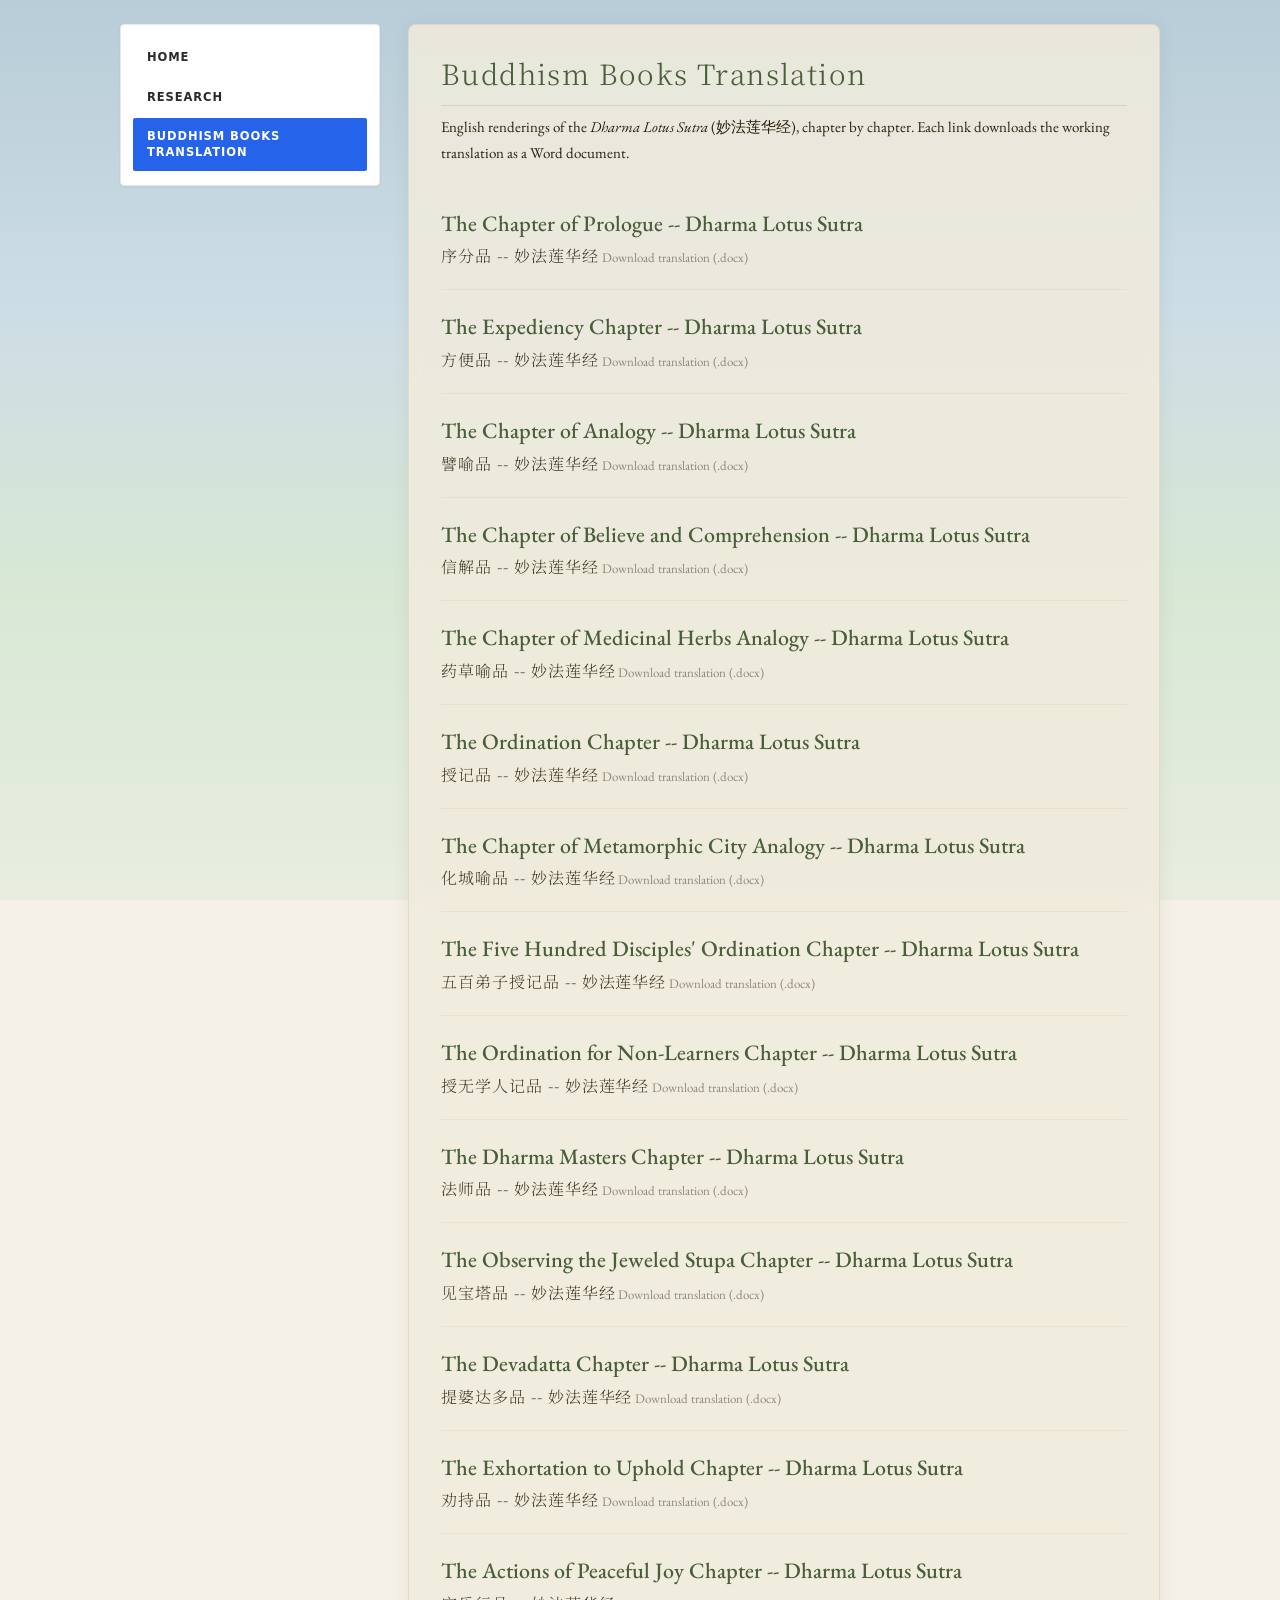
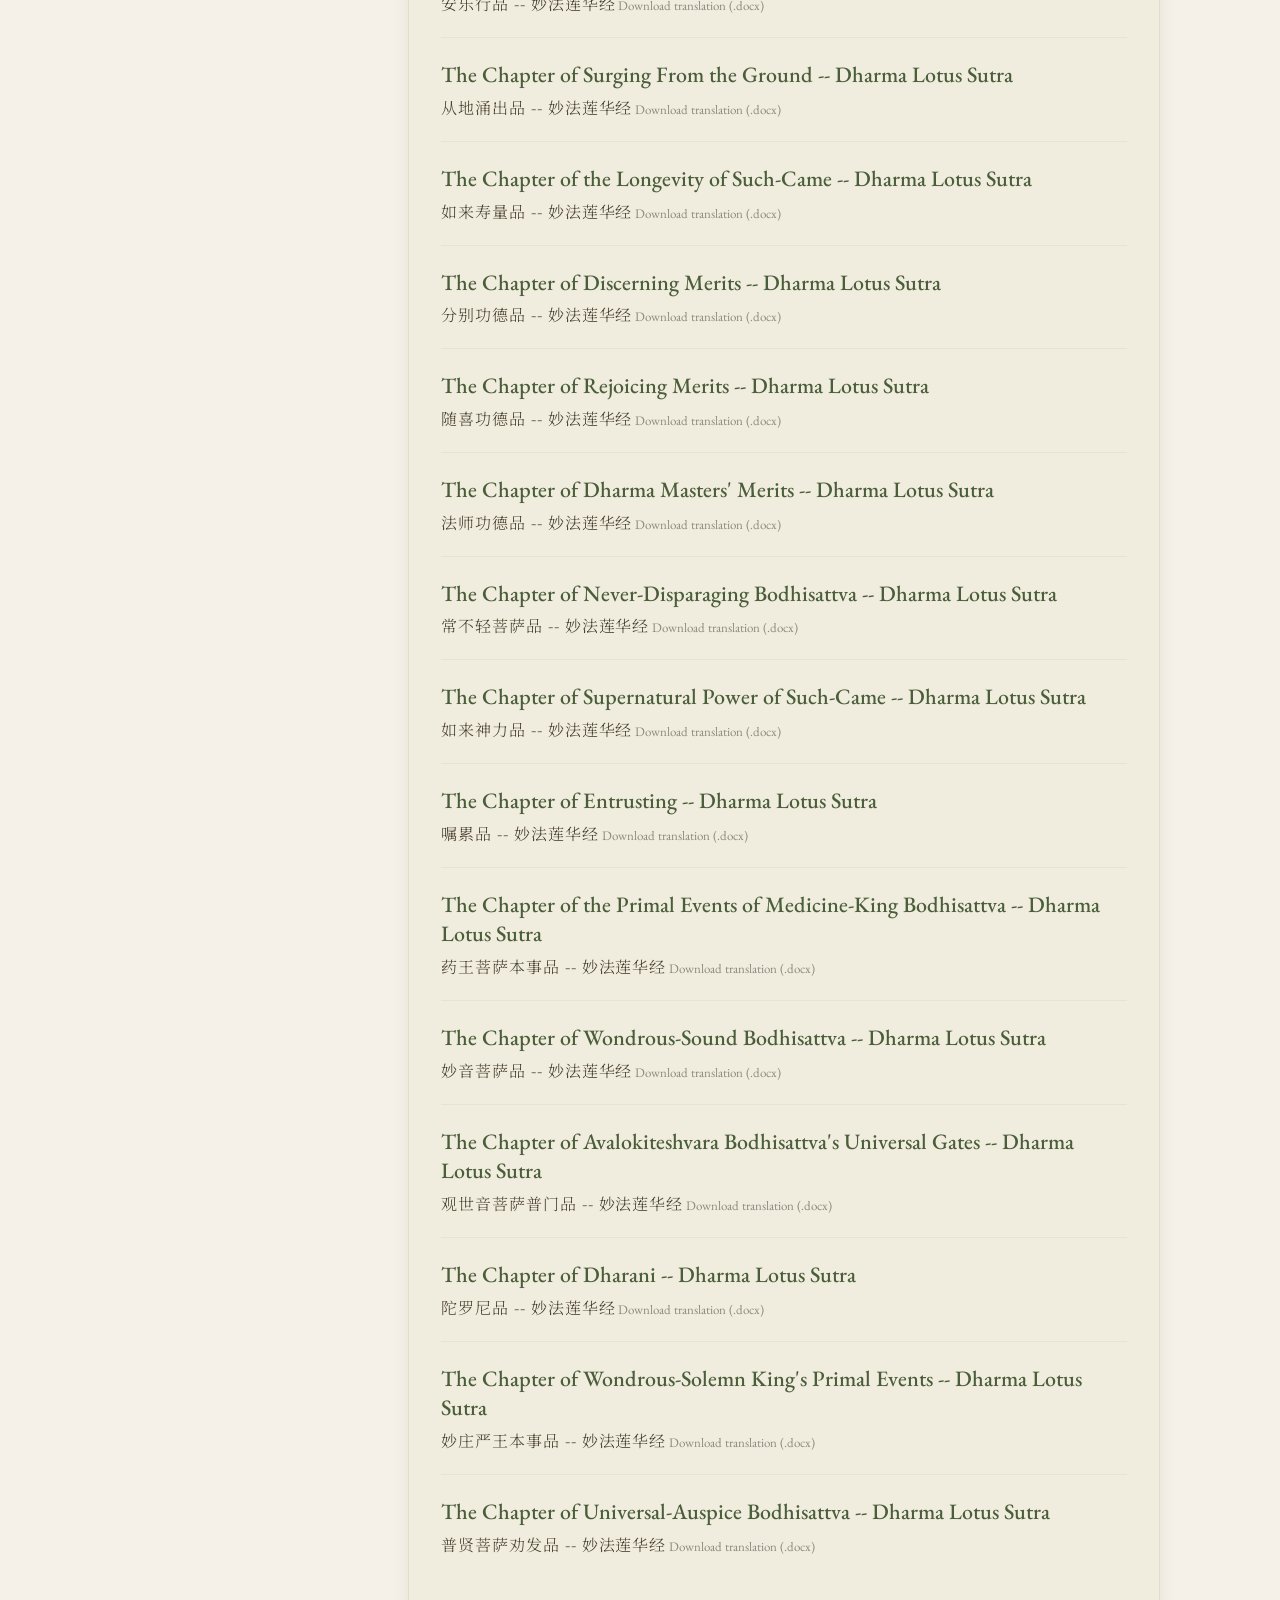
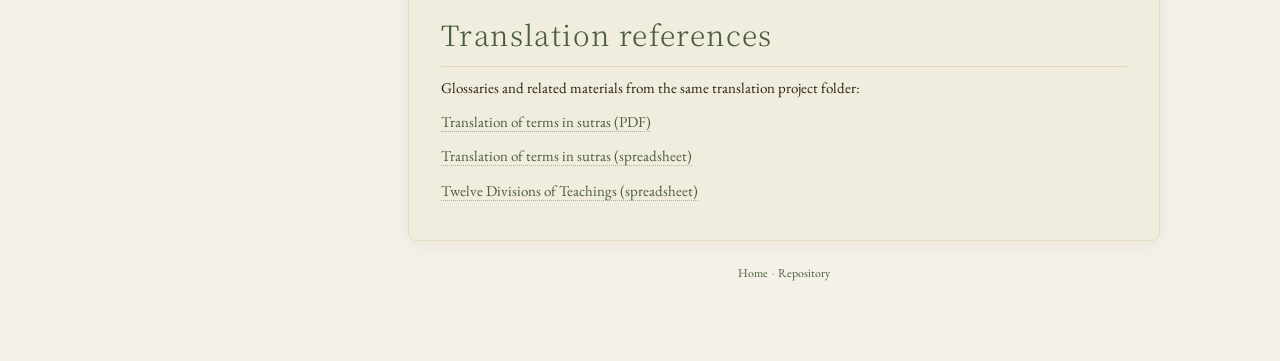
==== buddhism-books-translation.html @ 15ec9d55 "Add files via upload" ====
<!DOCTYPE HTML>
<html lang="en">
  <head>
    <meta http-equiv="Content-Type" content="text/html; charset=UTF-8">
    <title>Buddhism Books Translation | Linrui Tan</title>
    <meta name="viewport" content="width=device-width, initial-scale=1">
    <link rel="preconnect" href="https://fonts.googleapis.com">
    <link rel="preconnect" href="https://fonts.gstatic.com" crossorigin>
    <link href="https://fonts.googleapis.com/css2?family=Noto+Serif+SC:wght@300;400&family=EB+Garamond:ital,wght@0,400;0,500;1,400&display=swap" rel="stylesheet">
    <link rel="stylesheet" href="site-nav.css">
    <style>
      :root {
        --ink: #1a1208;
        --mist: rgba(240,235,220,0.88);
        --paper: #f5f0e8;
        --gold: #b8975a;
        --moss: #4a5e3a;
      }
      * { box-sizing: border-box; margin: 0; padding: 0; }
      body {
        font-family: 'EB Garamond', Georgia, serif;
        color: var(--ink);
        min-height: 100vh;
        background: var(--paper);
      }
      #zen-canvas {
        position: fixed; top: 0; left: 0; width: 100%; height: 100%;
        z-index: 0; pointer-events: none;
      }
      #content-wrapper {
        position: relative; z-index: 5;
        width: 100%; padding: 24px 0 80px;
      }
      .content-panel {
        background: var(--mist);
        backdrop-filter: blur(6px);
        border-radius: 8px;
        margin: 0;
        padding: 28px 32px;
        border: 1px solid rgba(184,151,90,0.18);
        box-shadow: 0 2px 20px rgba(26,18,8,0.06);
      }
      p { font-size: 15px; line-height: 1.75; color: #2a220e; }
      a { color: var(--moss); text-decoration: none; border-bottom: 1px dotted rgba(74,94,58,0.4); }
      a:hover { color: var(--gold); border-color: var(--gold); }
      .chapter-block { border-bottom: 1px solid rgba(184,151,90,0.12); }
      .chapter-block .chapter-hint { border-bottom: none; }
      .ref-line { margin: 8px 0; }
      .ref-line a { font-size: 15px; }
      footer {
        text-align: center; font-size: 12px; color: rgba(26,18,8,0.4);
        padding: 24px 16px 0;
      }
      @media (max-width: 600px) { .content-panel { padding: 20px 16px; } }
    </style>
  </head>
  <body>
    <canvas id="zen-canvas"></canvas>
    <div id="content-wrapper">
      <div class="site-layout">
        <aside class="site-sidebar" aria-label="Page navigation">
          <nav class="site-nav" aria-label="Site pages">
            <ul class="site-nav-list">
              <li><a href="index.html" class="site-nav-link">Home</a></li>
              <li><a href="research.html" class="site-nav-link">Research</a></li>
              <li><a href="buddhism-books-translation.html" class="site-nav-link" aria-current="page">Buddhism books translation</a></li>
            </ul>
          </nav>
        </aside>
        <div class="site-main">
          <div class="content-panel">
            <h2 class="section-heading">Buddhism Books Translation</h2>
            <p style="margin-bottom: 20px;">English renderings of the <em>Dharma Lotus Sutra</em> (妙法莲华经), chapter by chapter. Each link downloads the working translation as a Word document.</p>
            <div class="chapter-list">
        <a class="chapter-block" href="data/lotus-sutra/1_%E6%B3%95%E5%8D%8E%E7%BB%8F%E5%BA%8F%E5%88%86%E5%93%81%E7%AC%AC%E4%B8%80%EF%BC%88The%20Dharma%20Lotus%20Sutra_the%20Chapter%20of%20Prologue%EF%BC%89.docx" download>
          <span class="chapter-title-en">The Chapter of Prologue -- Dharma Lotus Sutra</span>
          <span class="chapter-title-zh">序分品 -- 妙法莲华经</span>
          <span class="chapter-hint">Download translation (.docx)</span>
        </a>
        <a class="chapter-block" href="data/lotus-sutra/2_%E6%B3%95%E5%8D%8E%E7%BB%8F%E6%96%B9%E4%BE%BF%E5%93%81%E7%AC%AC%E4%BA%8C%28The%20Dharma%20Lotus%20Sutra_The%20Expediency%20Chapter%29%20.docx" download>
          <span class="chapter-title-en">The Expediency Chapter -- Dharma Lotus Sutra</span>
          <span class="chapter-title-zh">方便品 -- 妙法莲华经</span>
          <span class="chapter-hint">Download translation (.docx)</span>
        </a>
        <a class="chapter-block" href="data/lotus-sutra/3_%E6%B3%95%E5%8D%8E%E7%BB%8F%E8%AD%AC%E5%96%BB%E5%93%81%E7%AC%AC%E4%B8%89%EF%BC%88The%20Dharma%20Lotus%20Sutra_The%20Chapter%20of%20Analogy%EF%BC%89.docx" download>
          <span class="chapter-title-en">The Chapter of Analogy -- Dharma Lotus Sutra</span>
          <span class="chapter-title-zh">譬喻品 -- 妙法莲华经</span>
          <span class="chapter-hint">Download translation (.docx)</span>
        </a>
        <a class="chapter-block" href="data/lotus-sutra/4_%E6%B3%95%E5%8D%8E%E7%BB%8F%E4%BF%A1%E8%A7%A3%E5%93%81%E7%AC%AC%E5%9B%9B%EF%BC%88The%20Dharma%20Lotus%20Sutra_The%20Chapter%20of%20Believe%20and%20Comprehension%EF%BC%89.docx" download>
          <span class="chapter-title-en">The Chapter of Believe and Comprehension -- Dharma Lotus Sutra</span>
          <span class="chapter-title-zh">信解品 -- 妙法莲华经</span>
          <span class="chapter-hint">Download translation (.docx)</span>
        </a>
        <a class="chapter-block" href="data/lotus-sutra/5_%E6%B3%95%E5%8D%8E%E7%BB%8F%E8%8D%AF%E8%8D%89%E5%96%BB%E5%93%81%E7%AC%AC%E4%BA%94%EF%BC%88The%20Dharma%20Lotus%20Sutra_%20The%20Chapter%20of%20Medicinal%20Herbs%20Analogy%EF%BC%89.docx" download>
          <span class="chapter-title-en">The Chapter of Medicinal Herbs Analogy -- Dharma Lotus Sutra</span>
          <span class="chapter-title-zh">药草喻品 -- 妙法莲华经</span>
          <span class="chapter-hint">Download translation (.docx)</span>
        </a>
        <a class="chapter-block" href="data/lotus-sutra/6_%E6%B3%95%E5%8D%8E%E7%BB%8F%E6%8E%88%E8%AE%B0%E5%93%81%E7%AC%AC%E5%85%AD%EF%BC%88The%20Dharma%20Lotus%20Sutra_The%20Ordination%20Chapter%EF%BC%89.docx" download>
          <span class="chapter-title-en">The Ordination Chapter -- Dharma Lotus Sutra</span>
          <span class="chapter-title-zh">授记品 -- 妙法莲华经</span>
          <span class="chapter-hint">Download translation (.docx)</span>
        </a>
        <a class="chapter-block" href="data/lotus-sutra/7_%E6%B3%95%E5%8D%8E%E7%BB%8F%E5%8C%96%E5%9F%8E%E5%96%BB%E5%93%81%E7%AC%AC%E4%B8%83%EF%BC%88The%20Dharma%20Lotus%20Sutra_Chapter%20of%20Metamorphic%20City%20Analogy%EF%BC%89%20.docx" download>
          <span class="chapter-title-en">The Chapter of Metamorphic City Analogy -- Dharma Lotus Sutra</span>
          <span class="chapter-title-zh">化城喻品 -- 妙法莲华经</span>
          <span class="chapter-hint">Download translation (.docx)</span>
        </a>
        <a class="chapter-block" href="data/lotus-sutra/8_%E6%B3%95%E5%8D%8E%E7%BB%8F%E4%BA%94%E7%99%BE%E5%BC%9F%E5%AD%90%E6%8E%88%E8%AE%B0%E5%93%81%E7%AC%AC%E5%85%AB%EF%BC%88The%20Dharma%20Lotus%20Sutra_The%20Five%20Hundred%20Disciples%E2%80%99%20Ordination%20Chapter%EF%BC%89.docx" download>
          <span class="chapter-title-en">The Five Hundred Disciples' Ordination Chapter -- Dharma Lotus Sutra</span>
          <span class="chapter-title-zh">五百弟子授记品 -- 妙法莲华经</span>
          <span class="chapter-hint">Download translation (.docx)</span>
        </a>
        <a class="chapter-block" href="data/lotus-sutra/9_%E6%B3%95%E5%8D%8E%E7%BB%8F%E6%8E%88%E6%97%A0%E5%AD%A6%E4%BA%BA%E8%AE%B0%E5%93%81%E7%AC%AC%E4%B9%9D%EF%BC%88The%20Ordination%20for%20Non-Learners%20Chapter.docx" download>
          <span class="chapter-title-en">The Ordination for Non-Learners Chapter -- Dharma Lotus Sutra</span>
          <span class="chapter-title-zh">授无学人记品 -- 妙法莲华经</span>
          <span class="chapter-hint">Download translation (.docx)</span>
        </a>
        <a class="chapter-block" href="data/lotus-sutra/10_%E6%B3%95%E5%8D%8E%E7%BB%8F%E6%B3%95%E5%B8%88%E5%93%81%E7%AC%AC%E5%8D%81%EF%BC%88The%20Dharma%20Lotus%20Sutra_The%20Dharma%20Masters%20Chapter%EF%BC%89.docx" download>
          <span class="chapter-title-en">The Dharma Masters Chapter -- Dharma Lotus Sutra</span>
          <span class="chapter-title-zh">法师品 -- 妙法莲华经</span>
          <span class="chapter-hint">Download translation (.docx)</span>
        </a>
        <a class="chapter-block" href="data/lotus-sutra/11_%E6%B3%95%E5%8D%8E%E7%BB%8F%E8%A7%81%E5%AE%9D%E5%A1%94%E5%93%81%E7%AC%AC%E5%8D%81%E4%B8%80%EF%BC%88The%20Dharma%20Lotus%20Sutra_The%20Observing%20the%20Jeweled%20Stupa%20Chapter%EF%BC%89.docx" download>
          <span class="chapter-title-en">The Observing the Jeweled Stupa Chapter -- Dharma Lotus Sutra</span>
          <span class="chapter-title-zh">见宝塔品 -- 妙法莲华经</span>
          <span class="chapter-hint">Download translation (.docx)</span>
        </a>
        <a class="chapter-block" href="data/lotus-sutra/12_%E6%B3%95%E5%8D%8E%E7%BB%8F%E6%8F%90%E5%A9%86%E8%BE%BE%E5%A4%9A%E5%93%81%E7%AC%AC%E5%8D%81%E4%BA%8C%EF%BC%88The%20Dharma%20Lotus%20Sutra_%20The%20Devadatta%20Chapter%EF%BC%89.docx" download>
          <span class="chapter-title-en">The Devadatta Chapter -- Dharma Lotus Sutra</span>
          <span class="chapter-title-zh">提婆达多品 -- 妙法莲华经</span>
          <span class="chapter-hint">Download translation (.docx)</span>
        </a>
        <a class="chapter-block" href="data/lotus-sutra/13_%E6%B3%95%E5%8D%8E%E7%BB%8F%E5%8A%9D%E6%8C%81%E5%93%81%E7%AC%AC%E5%8D%81%E4%B8%89%EF%BC%88The%20Dharma%20Lotus%20Sutra_%20The%20Exhortation%20to%20Uphold%20Chapter%EF%BC%89%20.docx" download>
          <span class="chapter-title-en">The Exhortation to Uphold Chapter -- Dharma Lotus Sutra</span>
          <span class="chapter-title-zh">劝持品 -- 妙法莲华经</span>
          <span class="chapter-hint">Download translation (.docx)</span>
        </a>
        <a class="chapter-block" href="data/lotus-sutra/14_%E6%B3%95%E5%8D%8E%E7%BB%8F%E5%AE%89%E4%B9%90%E8%A1%8C%E5%93%81%E7%AC%AC%E5%8D%81%E5%9B%9B%EF%BC%88Dharma%20Lotus%20Sutra_The%20Actions%20of%20Peaceful%20Joy%20Chapter%EF%BC%89%20%20.docx" download>
          <span class="chapter-title-en">The Actions of Peaceful Joy Chapter -- Dharma Lotus Sutra</span>
          <span class="chapter-title-zh">安乐行品 -- 妙法莲华经</span>
          <span class="chapter-hint">Download translation (.docx)</span>
        </a>
        <a class="chapter-block" href="data/lotus-sutra/15_%E6%B3%95%E5%8D%8E%E7%BB%8F%E4%BB%8E%E5%9C%B0%E6%B6%8C%E5%87%BA%E5%93%81%E7%AC%AC%E5%8D%81%E4%BA%94%EF%BC%88Dharma%20Lotus%20Sutra_The%20Chapter%20of%20surging%20From%20The%20Ground%EF%BC%89%20%20%20.docx" download>
          <span class="chapter-title-en">The Chapter of Surging From the Ground -- Dharma Lotus Sutra</span>
          <span class="chapter-title-zh">从地涌出品 -- 妙法莲华经</span>
          <span class="chapter-hint">Download translation (.docx)</span>
        </a>
        <a class="chapter-block" href="data/lotus-sutra/16_%E6%B3%95%E5%8D%8E%E7%BB%8F%E5%A6%82%E6%9D%A5%E5%AF%BF%E9%87%8F%E5%93%81%E7%AC%AC%E5%8D%81%E5%85%AD%EF%BC%88Dharma%20Lotus%20Sutra_The%20Chapter%20of%20The%20Longevity%20of%20Such-Came%EF%BC%89.docx" download>
          <span class="chapter-title-en">The Chapter of the Longevity of Such-Came -- Dharma Lotus Sutra</span>
          <span class="chapter-title-zh">如来寿量品 -- 妙法莲华经</span>
          <span class="chapter-hint">Download translation (.docx)</span>
        </a>
        <a class="chapter-block" href="data/lotus-sutra/17_%E6%B3%95%E5%8D%8E%E7%BB%8F%E5%88%86%E5%88%AB%E5%8A%9F%E5%BE%B7%E5%93%81%E7%AC%AC%E5%8D%81%E4%B8%83%EF%BC%88Dharma%20Lotus%20Sutra_The%20Chapter%20of%20Discerning%20Merits%EF%BC%89.docx" download>
          <span class="chapter-title-en">The Chapter of Discerning Merits -- Dharma Lotus Sutra</span>
          <span class="chapter-title-zh">分别功德品 -- 妙法莲华经</span>
          <span class="chapter-hint">Download translation (.docx)</span>
        </a>
        <a class="chapter-block" href="data/lotus-sutra/18_%E6%B3%95%E5%8D%8E%E7%BB%8F%E9%9A%8F%E5%96%9C%E5%8A%9F%E5%BE%B7%E5%93%81%E7%AC%AC%E5%8D%81%E5%85%AB%EF%BC%88Dharma%20Lotus%20Sutra_The%20Chapter%20of%20Rejoicing%20Merits%EF%BC%89.docx" download>
          <span class="chapter-title-en">The Chapter of Rejoicing Merits -- Dharma Lotus Sutra</span>
          <span class="chapter-title-zh">随喜功德品 -- 妙法莲华经</span>
          <span class="chapter-hint">Download translation (.docx)</span>
        </a>
        <a class="chapter-block" href="data/lotus-sutra/19_%E6%B3%95%E5%8D%8E%E7%BB%8F%E6%B3%95%E5%B8%88%E5%8A%9F%E5%BE%B7%E5%93%81%E7%AC%AC%E5%8D%81%E4%B9%9D%EF%BC%88Dharma%20Lotus%20Sutra_The%20Chapter%20of%20Dharma%20Masters%27%20Merits%EF%BC%89.docx" download>
          <span class="chapter-title-en">The Chapter of Dharma Masters' Merits -- Dharma Lotus Sutra</span>
          <span class="chapter-title-zh">法师功德品 -- 妙法莲华经</span>
          <span class="chapter-hint">Download translation (.docx)</span>
        </a>
        <a class="chapter-block" href="data/lotus-sutra/20_%E6%B3%95%E5%8D%8E%E7%BB%8F%E5%B8%B8%E4%B8%8D%E8%BD%BB%E8%8F%A9%E8%90%A8%E5%93%81%E7%AC%AC%E4%BA%8C%E5%8D%81%EF%BC%88Dharma%20Lotus%20Sutra_The%20Chapter%20of%20Never-Disparaging%20Bodhisattva%EF%BC%89.docx" download>
          <span class="chapter-title-en">The Chapter of Never-Disparaging Bodhisattva -- Dharma Lotus Sutra</span>
          <span class="chapter-title-zh">常不轻菩萨品 -- 妙法莲华经</span>
          <span class="chapter-hint">Download translation (.docx)</span>
        </a>
        <a class="chapter-block" href="data/lotus-sutra/21_%E6%B3%95%E5%8D%8E%E7%BB%8F%E5%A6%82%E6%9D%A5%E7%A5%9E%E5%8A%9B%E5%93%81%E7%AC%AC%E4%BA%8C%E5%8D%81%E4%B8%80%EF%BC%88Dharma%20Lotus%20Sutra_The%20Chapter%20of%20Supernaural%20Power%20of%20Such-came%EF%BC%89.docx" download>
          <span class="chapter-title-en">The Chapter of Supernatural Power of Such-Came -- Dharma Lotus Sutra</span>
          <span class="chapter-title-zh">如来神力品 -- 妙法莲华经</span>
          <span class="chapter-hint">Download translation (.docx)</span>
        </a>
        <a class="chapter-block" href="data/lotus-sutra/22_%E6%B3%95%E5%8D%8E%E7%BB%8F%E5%98%B1%E7%B4%AF%E5%93%81%E7%AC%AC%E4%BA%8C%E5%8D%81%E4%BA%8C%EF%BC%88Dharma%20Lotus%20Sutra_The%20Chapter%20of%20Entrusting%EF%BC%89.docx" download>
          <span class="chapter-title-en">The Chapter of Entrusting -- Dharma Lotus Sutra</span>
          <span class="chapter-title-zh">嘱累品 -- 妙法莲华经</span>
          <span class="chapter-hint">Download translation (.docx)</span>
        </a>
        <a class="chapter-block" href="data/lotus-sutra/23_%E6%B3%95%E5%8D%8E%E7%BB%8F%E8%8D%AF%E7%8E%8B%E8%8F%A9%E8%90%A8%E6%9C%AC%E4%BA%8B%E5%93%81%E7%AC%AC%E4%BA%8C%E5%8D%81%E4%B8%89%EF%BC%88Dharma%20Lotus%20Sutra_The%20Chapter%20of%20the%20Primal%20Events%20of%20Medicine-king%20Bodhisattva%EF%BC%89.docx" download>
          <span class="chapter-title-en">The Chapter of the Primal Events of Medicine-King Bodhisattva -- Dharma Lotus Sutra</span>
          <span class="chapter-title-zh">药王菩萨本事品 -- 妙法莲华经</span>
          <span class="chapter-hint">Download translation (.docx)</span>
        </a>
        <a class="chapter-block" href="data/lotus-sutra/24_%E6%B3%95%E5%8D%8E%E7%BB%8F%E5%A6%99%E9%9F%B3%E8%8F%A9%E8%90%A8%E5%93%81%E7%AC%AC%E4%BA%8C%E5%8D%81%E5%9B%9B%EF%BC%88Dharma%20Lotus%20Sutra_The%20Chapter%20of%20Wondrous-sound%20Bodhisattva%EF%BC%89.docx" download>
          <span class="chapter-title-en">The Chapter of Wondrous-Sound Bodhisattva -- Dharma Lotus Sutra</span>
          <span class="chapter-title-zh">妙音菩萨品 -- 妙法莲华经</span>
          <span class="chapter-hint">Download translation (.docx)</span>
        </a>
        <a class="chapter-block" href="data/lotus-sutra/25_%E6%B3%95%E5%8D%8E%E7%BB%8F%E8%A7%82%E4%B8%96%E9%9F%B3%E8%8F%A9%E8%90%A8%E6%99%AE%E9%97%A8%E5%93%81%E7%AC%AC%E4%BA%8C%E5%8D%81%E4%BA%94%EF%BC%88Dharma%20Lotus%20Sutra_The%20Chapter%20of%20Avalokiteshvara%20Bodhisattva%E2%80%99s%20Universal%20Gates%EF%BC%89.docx" download>
          <span class="chapter-title-en">The Chapter of Avalokiteshvara Bodhisattva's Universal Gates -- Dharma Lotus Sutra</span>
          <span class="chapter-title-zh">观世音菩萨普门品 -- 妙法莲华经</span>
          <span class="chapter-hint">Download translation (.docx)</span>
        </a>
        <a class="chapter-block" href="data/lotus-sutra/26_%E6%B3%95%E5%8D%8E%E7%BB%8F%E9%99%80%E7%BD%97%E5%B0%BC%E5%93%81%E7%AC%AC%E4%BA%8C%E5%8D%81%E5%85%AD%EF%BC%88Dharma%20Lotus%20Sutra_The%20Chapter%20of%20Dharani%EF%BC%89.docx" download>
          <span class="chapter-title-en">The Chapter of Dharani -- Dharma Lotus Sutra</span>
          <span class="chapter-title-zh">陀罗尼品 -- 妙法莲华经</span>
          <span class="chapter-hint">Download translation (.docx)</span>
        </a>
        <a class="chapter-block" href="data/lotus-sutra/27_%E6%B3%95%E5%8D%8E%E7%BB%8F%E5%A6%99%E5%BA%84%E4%B8%A5%E7%8E%8B%E6%9C%AC%E4%BA%8B%E5%93%81%E7%AC%AC%E4%BA%8C%E5%8D%81%E4%B8%83%EF%BC%88Dharma%20Lotus%20Sutra_The%20Chapter%20of%20Wonderous-solemn%20King%E2%80%99s%20Primal%20Events%EF%BC%89.docx" download>
          <span class="chapter-title-en">The Chapter of Wondrous-Solemn King's Primal Events -- Dharma Lotus Sutra</span>
          <span class="chapter-title-zh">妙庄严王本事品 -- 妙法莲华经</span>
          <span class="chapter-hint">Download translation (.docx)</span>
        </a>
        <a class="chapter-block" href="data/lotus-sutra/28_%E6%B3%95%E5%8D%8E%E7%BB%8F%E6%99%AE%E8%B4%A4%E8%8F%A9%E8%90%A8%E5%8A%9D%E5%8F%91%E5%93%81%E7%AC%AC%E4%BA%8C%E5%8D%81%E5%85%AB%EF%BC%88Dharma%20Lotus%20Sutra_The%20Chapter%20of%20Universal-auspice%20Bodhisattva%EF%BC%89.docx" download>
          <span class="chapter-title-en">The Chapter of Universal-Auspice Bodhisattva -- Dharma Lotus Sutra</span>
          <span class="chapter-title-zh">普贤菩萨劝发品 -- 妙法莲华经</span>
          <span class="chapter-hint">Download translation (.docx)</span>
        </a>
            </div>
            <h2 class="section-heading" style="margin-top: 36px;">Translation references</h2>
            <p style="margin-bottom: 8px;">Glossaries and related materials from the same translation project folder:</p>
        <p class="ref-line"><a href="data/translation-refs/Translation%20of%20terms%20in%20sutras.pdf">Translation of terms in sutras (PDF)</a></p>
        <p class="ref-line"><a href="data/translation-refs/Translation%20of%20terms%20in%20sutras.xlsx">Translation of terms in sutras (spreadsheet)</a></p>
        <p class="ref-line"><a href="data/translation-refs/Twelve_Divisions_of_Teachings_Translated.xlsx">Twelve Divisions of Teachings (spreadsheet)</a></p>
          </div>
          <footer>
            <a href="index.html" style="border:none;">Home</a>
            &nbsp;·&nbsp;
            <a href="https://github.com/tanlr20030801/tanlr20030801.github.io" style="border:none;">Repository</a>
          </footer>
        </div>
      </div>
    </div>
    <script>
      const canvas = document.getElementById('zen-canvas');
      const ctx = canvas.getContext('2d');
      function resize() { canvas.width = window.innerWidth; canvas.height = window.innerHeight; }
      resize();
      window.addEventListener('resize', resize);
      function drawSky() {
        const h = canvas.height, w = canvas.width;
        const sky = ctx.createLinearGradient(0, 0, 0, h);
        sky.addColorStop(0, '#b8cdd8');
        sky.addColorStop(0.35, '#cddde5');
        sky.addColorStop(0.65, '#d8e8d5');
        sky.addColorStop(1, '#e8ede0');
        ctx.fillStyle = sky;
        ctx.fillRect(0, 0, w, h);
      }
      function loop() { drawSky(); requestAnimationFrame(loop); }
      loop();
    </script>
  </body>
</html>
---- site-nav.css ----
/* Shared layout: sidebar (vertical pill nav) + main column */

.site-layout {
  display: flex;
  gap: 28px;
  max-width: 1080px;
  margin: 0 auto;
  padding: 0 20px;
  align-items: flex-start;
  position: relative;
  z-index: 5;
}

.site-sidebar {
  position: sticky;
  top: 24px;
  flex: 0 0 260px;
  padding: 14px 12px;
  background: #ffffff;
  border-radius: 4px;
  border: 1px solid #e8e8e8;
  box-shadow: 0 1px 3px rgba(0, 0, 0, 0.06);
}

/* Vertical nav — uppercase sans, blue block for current page (lab-style menu) */
.site-nav-list {
  list-style: none;
  margin: 0;
  padding: 0;
  display: flex;
  flex-direction: column;
  gap: 2px;
}

.site-nav-link {
  display: block;
  padding: 11px 14px;
  font-family: system-ui, -apple-system, "Segoe UI", Roboto, "Helvetica Neue", Arial, sans-serif;
  font-size: 11.5px;
  font-weight: 600;
  letter-spacing: 0.08em;
  line-height: 1.35;
  text-transform: uppercase;
  text-decoration: none;
  color: #2a2a2a;
  border-radius: 2px;
  border-bottom: none;
  transition: background 0.15s ease, color 0.15s ease;
}

.site-sidebar .site-nav-link {
  border-bottom: none;
}

.site-sidebar .site-nav-link:hover {
  background: #f4f4f4;
  color: #111111;
}

.site-sidebar .site-nav-link:focus-visible {
  outline: 2px solid #2563eb;
  outline-offset: 2px;
}

.site-sidebar .site-nav-link[aria-current="page"] {
  background: #2563eb;
  color: #ffffff;
  pointer-events: none;
}

.site-sidebar .site-nav-link[aria-current="page"]:hover {
  background: #2563eb;
  color: #ffffff;
}

.site-main {
  flex: 1;
  min-width: 0;
  max-width: 800px;
}

/* Enlarged section & item titles (research + translations) */
.section-heading {
  font-family: 'Noto Serif SC', serif;
  font-weight: 300;
  font-size: 28px;
  color: var(--moss);
  letter-spacing: 0.05em;
  padding-bottom: 12px;
  border-bottom: 1px solid rgba(184, 151, 90, 0.28);
  margin-bottom: 8px;
}

.project-title {
  font-size: 22px;
  font-weight: 500;
  color: var(--moss);
  line-height: 1.35;
  display: block;
  margin-bottom: 6px;
}

.chapter-block {
  display: block;
  padding: 22px 0;
  border-bottom: 1px solid rgba(184, 151, 90, 0.12);
  text-decoration: none;
  color: inherit;
  border-bottom-color: rgba(184, 151, 90, 0.12);
}

.chapter-block:last-child {
  border-bottom: none;
}

.chapter-block:hover .chapter-title-en {
  color: var(--gold);
}

.chapter-title-en {
  font-family: 'EB Garamond', Georgia, serif;
  font-size: 22px;
  font-weight: 500;
  color: var(--moss);
  line-height: 1.35;
  display: block;
  margin-bottom: 6px;
  transition: color 0.2s ease;
}

.chapter-title-zh {
  font-family: 'Noto Serif SC', serif;
  font-size: 16px;
  font-weight: 300;
  color: rgba(42, 34, 14, 0.85);
  letter-spacing: 0.06em;
}

.chapter-hint {
  font-size: 13px;
  color: rgba(26, 18, 8, 0.45);
  margin-top: 6px;
}

@media (max-width: 720px) {
  .site-layout {
    flex-direction: column;
    padding: 0 12px;
  }

  .site-sidebar {
    position: relative;
    top: 0;
    width: 100%;
    flex: none;
  }

  .site-nav-list {
    flex-direction: row;
    flex-wrap: wrap;
    gap: 6px;
  }

  .site-nav-link {
    flex: 1 1 auto;
    min-width: min(100%, 140px);
    text-align: center;
  }

  .section-heading {
    font-size: 24px;
  }

  .project-title,
  .chapter-title-en {
    font-size: 20px;
  }
}
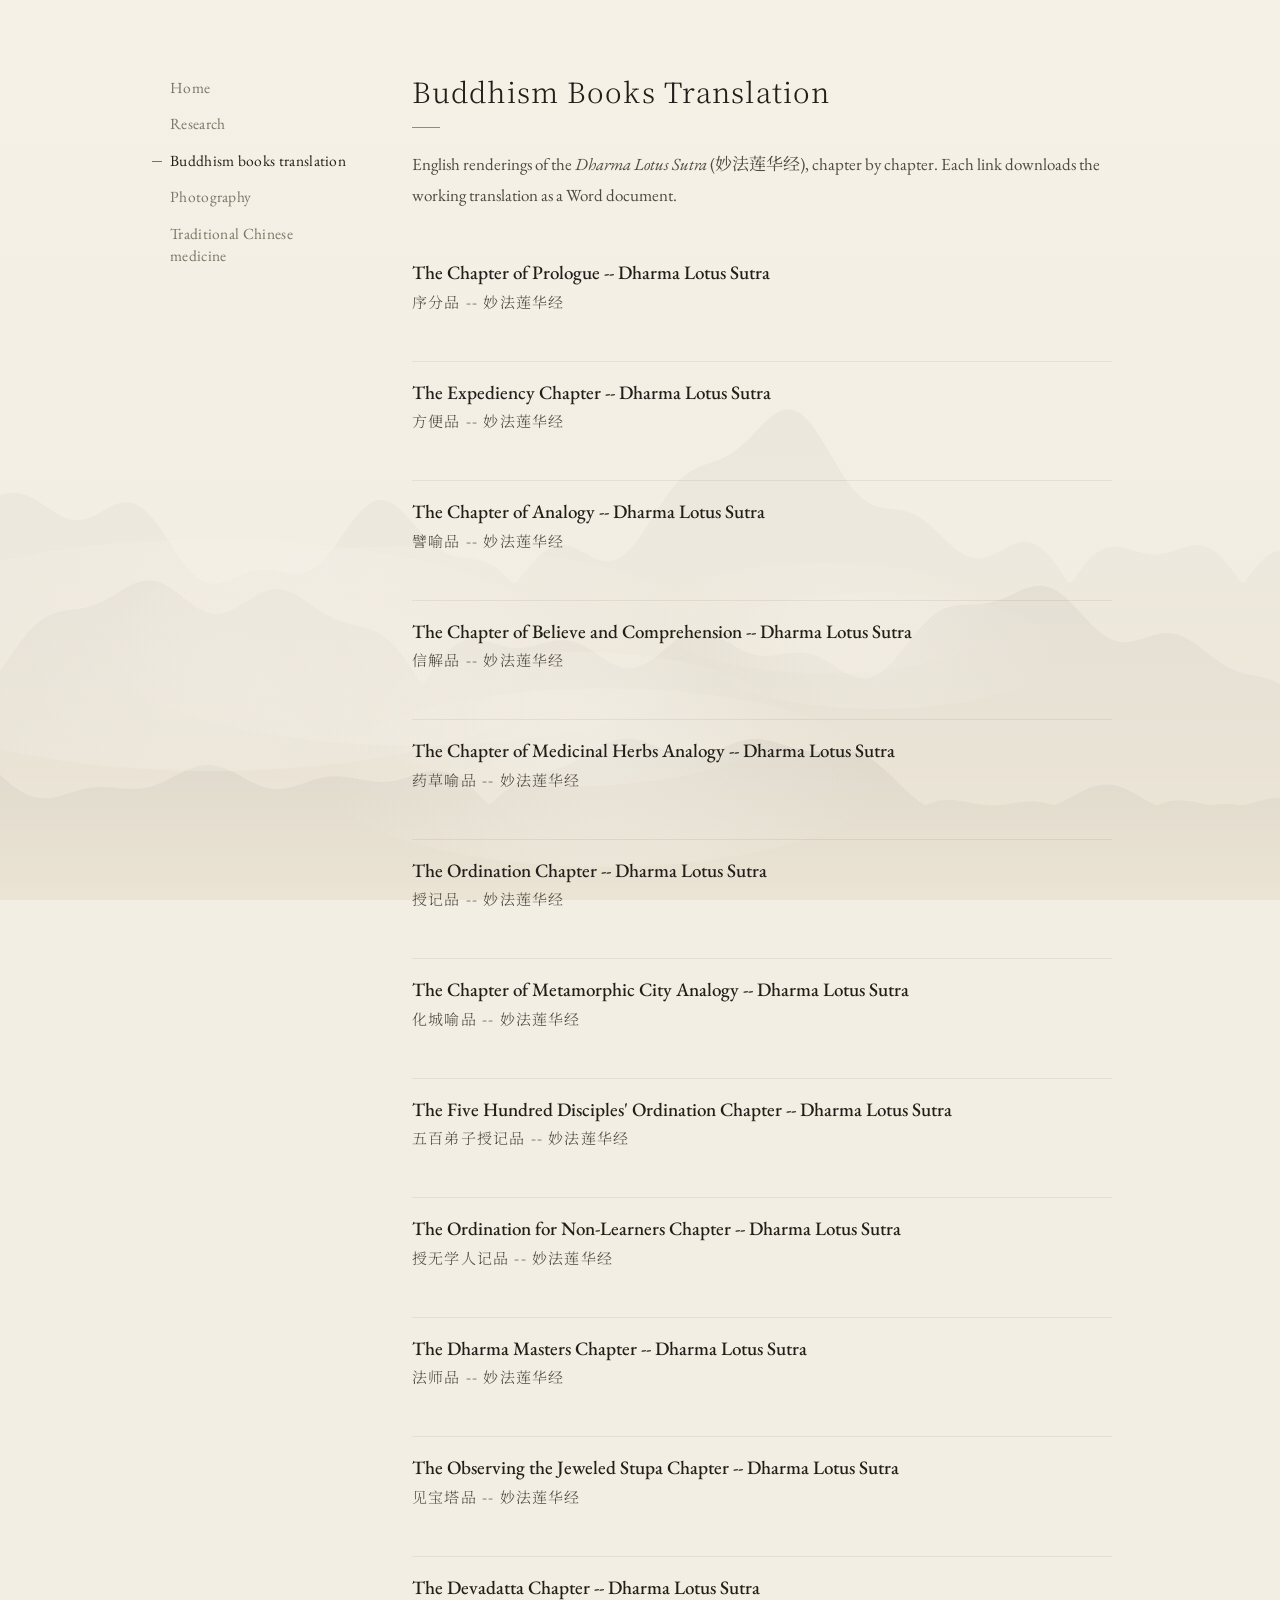
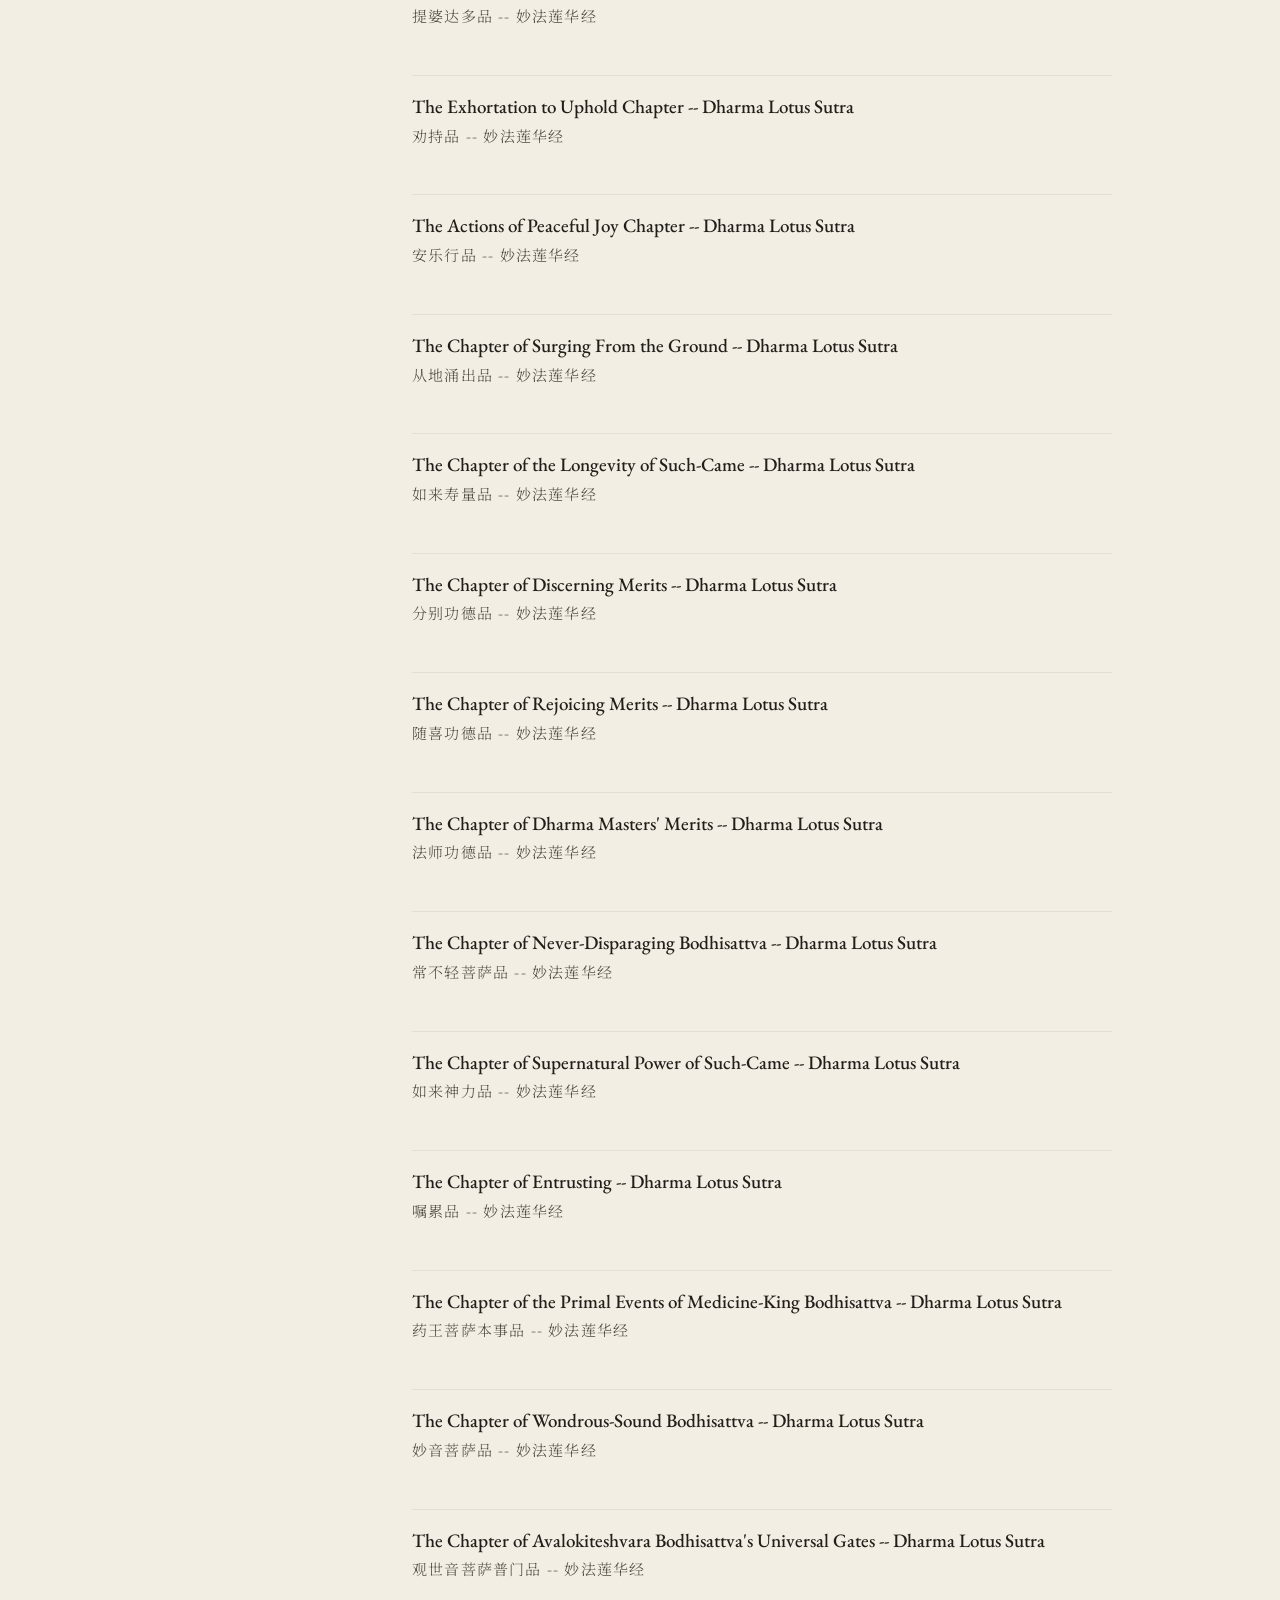
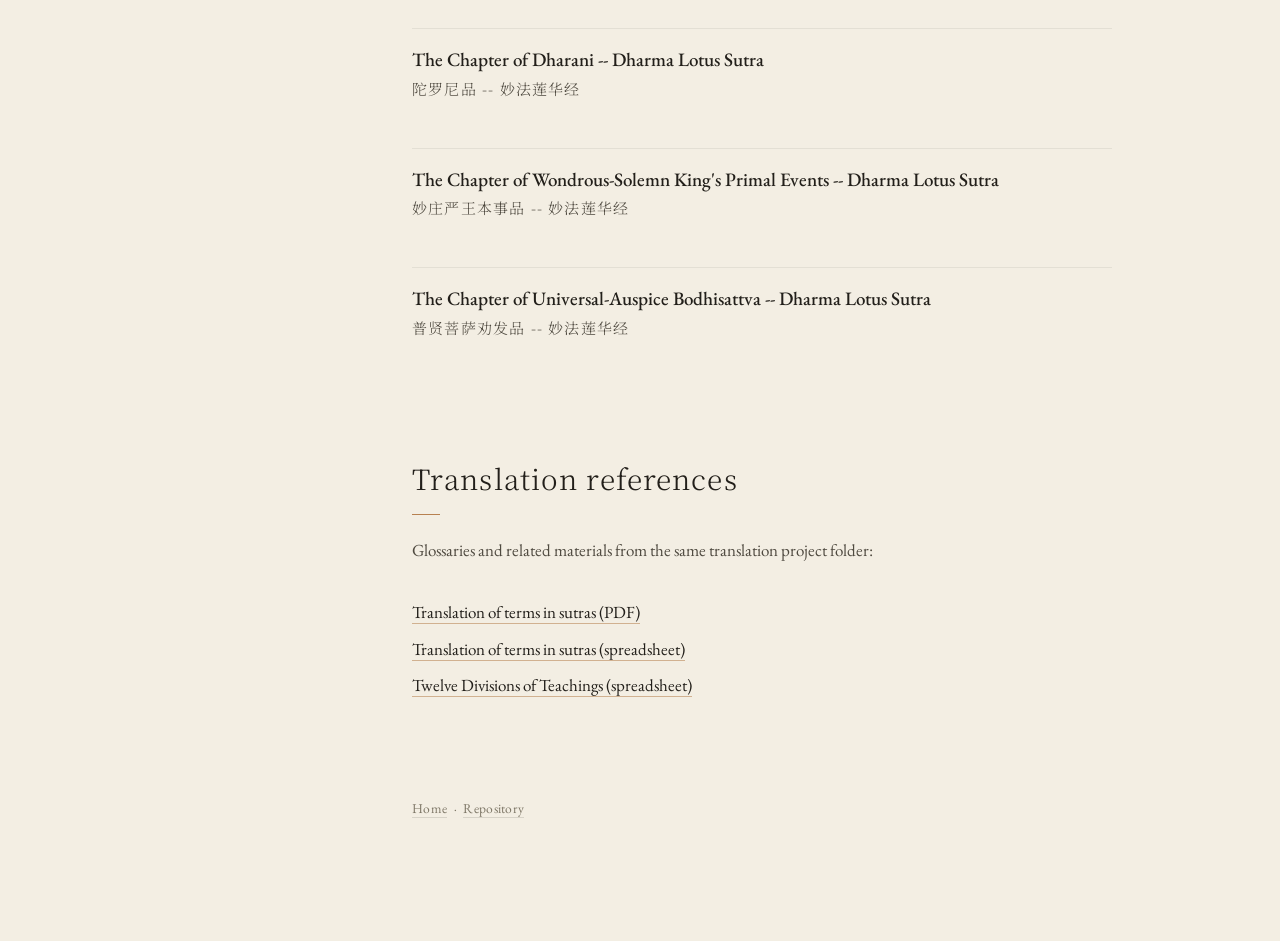
==== commit dd8a9566: "Add files via upload" ====
--- a/buddhism-books-translation.html
+++ b/buddhism-books-translation.html
@@ -1,61 +1,16 @@
 <!DOCTYPE HTML>
 <html lang="en">
   <head>
-    <meta http-equiv="Content-Type" content="text/html; charset=UTF-8">
+    <meta charset="UTF-8">
     <title>Buddhism Books Translation | Linrui Tan</title>
     <meta name="viewport" content="width=device-width, initial-scale=1">
     <link rel="preconnect" href="https://fonts.googleapis.com">
     <link rel="preconnect" href="https://fonts.gstatic.com" crossorigin>
-    <link href="https://fonts.googleapis.com/css2?family=Noto+Serif+SC:wght@300;400&family=EB+Garamond:ital,wght@0,400;0,500;1,400&display=swap" rel="stylesheet">
-    <link rel="stylesheet" href="site-nav.css">
-    <style>
-      :root {
-        --ink: #1a1208;
-        --mist: rgba(240,235,220,0.88);
-        --paper: #f5f0e8;
-        --gold: #b8975a;
-        --moss: #4a5e3a;
-      }
-      * { box-sizing: border-box; margin: 0; padding: 0; }
-      body {
-        font-family: 'EB Garamond', Georgia, serif;
-        color: var(--ink);
-        min-height: 100vh;
-        background: var(--paper);
-      }
-      #zen-canvas {
-        position: fixed; top: 0; left: 0; width: 100%; height: 100%;
-        z-index: 0; pointer-events: none;
-      }
-      #content-wrapper {
-        position: relative; z-index: 5;
-        width: 100%; padding: 24px 0 80px;
-      }
-      .content-panel {
-        background: var(--mist);
-        backdrop-filter: blur(6px);
-        border-radius: 8px;
-        margin: 0;
-        padding: 28px 32px;
-        border: 1px solid rgba(184,151,90,0.18);
-        box-shadow: 0 2px 20px rgba(26,18,8,0.06);
-      }
-      p { font-size: 15px; line-height: 1.75; color: #2a220e; }
-      a { color: var(--moss); text-decoration: none; border-bottom: 1px dotted rgba(74,94,58,0.4); }
-      a:hover { color: var(--gold); border-color: var(--gold); }
-      .chapter-block { border-bottom: 1px solid rgba(184,151,90,0.12); }
-      .chapter-block .chapter-hint { border-bottom: none; }
-      .ref-line { margin: 8px 0; }
-      .ref-line a { font-size: 15px; }
-      footer {
-        text-align: center; font-size: 12px; color: rgba(26,18,8,0.4);
-        padding: 24px 16px 0;
-      }
-      @media (max-width: 600px) { .content-panel { padding: 20px 16px; } }
-    </style>
+    <link href="https://fonts.googleapis.com/css2?family=Noto+Serif+SC:wght@300;400;500&family=EB+Garamond:ital,wght@0,400;0,500;1,400&display=swap" rel="stylesheet">
+    <link rel="stylesheet" href="zen.css">
   </head>
   <body>
-    <canvas id="zen-canvas"></canvas>
+    <canvas id="zen-canvas" aria-hidden="true"></canvas>
     <div id="content-wrapper">
       <div class="site-layout">
         <aside class="site-sidebar" aria-label="Page navigation">
@@ -64,13 +19,15 @@
               <li><a href="index.html" class="site-nav-link">Home</a></li>
               <li><a href="research.html" class="site-nav-link">Research</a></li>
               <li><a href="buddhism-books-translation.html" class="site-nav-link" aria-current="page">Buddhism books translation</a></li>
+              <li><a href="photography.html" class="site-nav-link">Photography</a></li>
+              <li><a href="traditional-chinese-medicine.html" class="site-nav-link">Traditional Chinese medicine</a></li>
             </ul>
           </nav>
         </aside>
         <div class="site-main">
           <div class="content-panel">
             <h2 class="section-heading">Buddhism Books Translation</h2>
-            <p style="margin-bottom: 20px;">English renderings of the <em>Dharma Lotus Sutra</em> (妙法莲华经), chapter by chapter. Each link downloads the working translation as a Word document.</p>
+            <p>English renderings of the <em>Dharma Lotus Sutra</em> (<span lang="zh-CN">妙法莲华经</span>), chapter by chapter. Each link downloads the working translation as a Word document.</p>
             <div class="chapter-list">
         <a class="chapter-block" href="data/lotus-sutra/1_%E6%B3%95%E5%8D%8E%E7%BB%8F%E5%BA%8F%E5%88%86%E5%93%81%E7%AC%AC%E4%B8%80%EF%BC%88The%20Dharma%20Lotus%20Sutra_the%20Chapter%20of%20Prologue%EF%BC%89.docx" download>
           <span class="chapter-title-en">The Chapter of Prologue -- Dharma Lotus Sutra</span>
@@ -213,38 +170,20 @@
           <span class="chapter-hint">Download translation (.docx)</span>
         </a>
             </div>
-            <h2 class="section-heading" style="margin-top: 36px;">Translation references</h2>
-            <p style="margin-bottom: 8px;">Glossaries and related materials from the same translation project folder:</p>
+            <h2 class="section-heading spaced">Translation references</h2>
+            <p>Glossaries and related materials from the same translation project folder:</p>
         <p class="ref-line"><a href="data/translation-refs/Translation%20of%20terms%20in%20sutras.pdf">Translation of terms in sutras (PDF)</a></p>
         <p class="ref-line"><a href="data/translation-refs/Translation%20of%20terms%20in%20sutras.xlsx">Translation of terms in sutras (spreadsheet)</a></p>
         <p class="ref-line"><a href="data/translation-refs/Twelve_Divisions_of_Teachings_Translated.xlsx">Twelve Divisions of Teachings (spreadsheet)</a></p>
           </div>
           <footer>
-            <a href="index.html" style="border:none;">Home</a>
+            <a href="index.html">Home</a>
             &nbsp;·&nbsp;
-            <a href="https://github.com/tanlr20030801/tanlr20030801.github.io" style="border:none;">Repository</a>
+            <a href="https://github.com/tanlr20030801/tanlr20030801.github.io">Repository</a>
           </footer>
         </div>
       </div>
     </div>
-    <script>
-      const canvas = document.getElementById('zen-canvas');
-      const ctx = canvas.getContext('2d');
-      function resize() { canvas.width = window.innerWidth; canvas.height = window.innerHeight; }
-      resize();
-      window.addEventListener('resize', resize);
-      function drawSky() {
-        const h = canvas.height, w = canvas.width;
-        const sky = ctx.createLinearGradient(0, 0, 0, h);
-        sky.addColorStop(0, '#b8cdd8');
-        sky.addColorStop(0.35, '#cddde5');
-        sky.addColorStop(0.65, '#d8e8d5');
-        sky.addColorStop(1, '#e8ede0');
-        ctx.fillStyle = sky;
-        ctx.fillRect(0, 0, w, h);
-      }
-      function loop() { drawSky(); requestAnimationFrame(loop); }
-      loop();
-    </script>
+    <script src="zen.js"></script>
   </body>
 </html>
--- a/zen.css
+++ b/zen.css
@@ -0,0 +1,683 @@
+/* =====================================================================
+   zen.css — shared style for every page
+   ---------------------------------------------------------------------
+   色即是空 · Form is emptiness: whitespace does the work that boxes,
+   shadows and glass used to do.
+   中道 · The Middle Way: only ink, paper, and one accent (the ochre of
+   the kasaya robe), used sparingly.
+   ===================================================================== */
+
+:root {
+  --paper:      #f3eee3;   /* 宣纸 rice paper */
+  --paper-deep: #e8e0cf;
+  --ink:        #221f1a;   /* 墨 ink */
+  --ink-soft:   #4f4a40;
+  --ink-faint:  #7d7666;
+  --line:       rgba(34, 31, 26, 0.13);
+  --line-soft:  rgba(34, 31, 26, 0.07);
+  --ochre:      #a8662b;   /* kasaya robe — decorative accents */
+  --ochre-ink:  #8a4d1a;   /* ochre dark enough for text */
+
+  --serif-en: 'EB Garamond', Georgia, 'Times New Roman', serif;
+  --serif-zh: 'Noto Serif SC', 'Songti SC', 'STSong', serif;
+
+  --band-h: 168px;         /* height of the monk band (home page) */
+  color-scheme: light;
+}
+
+*, *::before, *::after { box-sizing: border-box; }
+html, body, h1, h2, h3, h4, p, ul, figure { margin: 0; padding: 0; }
+
+body {
+  font-family: var(--serif-en);
+  font-size: 17px;
+  line-height: 1.75;
+  color: var(--ink);
+  background: var(--paper);
+  min-height: 100vh;
+  -webkit-font-smoothing: antialiased;
+  text-rendering: optimizeLegibility;
+}
+
+[lang|="zh"], .zh { font-family: var(--serif-zh); }
+
+::selection { background: rgba(168, 102, 43, 0.18); }
+
+/* ---------- Background: still ink-wash landscape (drawn by zen.js) ---------- */
+#zen-canvas {
+  position: fixed;
+  inset: 0;
+  width: 100%;
+  height: 100%;
+  z-index: 0;
+  pointer-events: none;
+}
+
+/* ---------- Links ---------- */
+a {
+  color: var(--ink);
+  text-decoration: none;
+  border-bottom: 1px solid rgba(168, 102, 43, 0.45);
+  transition: color 0.3s ease, border-color 0.3s ease;
+}
+a:hover { color: var(--ochre-ink); border-color: var(--ochre-ink); }
+a:focus-visible,
+button:focus-visible {
+  outline: 1.5px solid var(--ochre-ink);
+  outline-offset: 3px;
+  border-radius: 2px;
+}
+
+/* ---------- Layout: quiet nav + one calm column ---------- */
+#content-wrapper {
+  position: relative;
+  z-index: 5;
+  padding: 72px 0 120px;
+}
+
+.site-layout {
+  display: flex;
+  gap: 64px;
+  max-width: 1040px;
+  margin: 0 auto;
+  padding: 0 32px;
+  align-items: flex-start;
+}
+
+.site-sidebar {
+  position: sticky;
+  top: 72px;
+  flex: 0 0 196px;
+}
+
+.site-nav-list {
+  list-style: none;
+  display: flex;
+  flex-direction: column;
+  gap: 4px;
+}
+
+.site-nav-link,
+.site-sidebar .site-nav-link {
+  display: block;
+  position: relative;
+  padding: 5px 0 5px 18px;
+  font-family: var(--serif-en);
+  font-size: 15.5px;
+  line-height: 1.45;
+  letter-spacing: 0.02em;
+  color: var(--ink-faint);
+  border-bottom: none;
+}
+.site-nav-link::before {
+  /* a single ink stroke marks where you are */
+  content: "";
+  position: absolute;
+  left: 0;
+  top: 50%;
+  width: 0;
+  height: 1px;
+  background: var(--ochre);
+  transition: width 0.4s ease;
+}
+.site-nav-link:hover { color: var(--ink); }
+.site-nav-link:hover::before { width: 6px; }
+.site-nav-link[aria-current="page"] { color: var(--ink); }
+.site-nav-link[aria-current="page"]::before { width: 10px; }
+
+.site-main {
+  flex: 1;
+  min-width: 0;
+  max-width: 700px;
+}
+
+/* Panels are gone: content rests directly on the paper */
+.content-panel { padding: 0; }
+
+/* ---------- Typography ---------- */
+p { font-size: 17px; line-height: 1.8; color: var(--ink-soft); }
+p + p { margin-top: 1em; }
+em { font-style: italic; }
+
+.page-intro { margin-bottom: 36px; }
+
+.name {
+  font-family: var(--serif-zh);
+  font-size: 30px;
+  font-weight: 300;
+  line-height: 1.4;
+  letter-spacing: 0.03em;
+  color: var(--ink);
+  margin-bottom: 28px;
+}
+.name .name-zh { margin-left: 0.6em; letter-spacing: 0.12em; color: var(--ink-soft); }
+
+.section-heading {
+  font-family: var(--serif-zh);
+  font-weight: 300;
+  font-size: 28px;
+  line-height: 1.4;
+  letter-spacing: 0.04em;
+  color: var(--ink);
+  margin-bottom: 20px;
+}
+.section-heading + p { margin-bottom: 32px; }
+.section-heading.spaced { margin-top: 72px; }
+
+/* a short brush stroke under page titles */
+.section-heading::after,
+.name::after {
+  content: "";
+  display: block;
+  width: 28px;
+  height: 1px;
+  margin-top: 16px;
+  background: var(--ochre);
+  opacity: 0.8;
+}
+
+footer {
+  margin-top: 96px;
+  font-size: 13.5px;
+  color: var(--ink-faint);
+  letter-spacing: 0.02em;
+}
+footer a { color: var(--ink-faint); border-bottom-color: var(--line); }
+
+/* ---------- Home ---------- */
+.profile-container {
+  display: flex;
+  gap: 40px;
+  align-items: flex-start;
+}
+.profile-text { flex: 1; }
+.profile-img-wrap { flex-shrink: 0; width: 120px; }
+.profile-img-wrap a { border: none; }
+.profile-img-wrap img {
+  width: 120px;
+  height: 120px;
+  border-radius: 50%;
+  object-fit: cover;
+  display: block;
+  filter: saturate(0.85);
+}
+
+.links {
+  margin-top: 22px;
+  font-size: 15.5px;
+  color: var(--ink-faint);
+}
+.links a { margin-right: 4px; }
+.links .sep { color: var(--ink-faint); opacity: 0.5; margin: 0 8px; }
+
+.home-photo-feature { margin-top: 64px; }
+.home-photo-feature figure { max-width: 380px; }
+.home-photo-feature a { border: none; }
+.home-photo-feature img {
+  width: 100%;
+  height: auto;
+  display: block;
+  border-radius: 2px;
+}
+.home-photo-feature figcaption,
+.photo-caption {
+  font-size: 14.5px;
+  line-height: 1.55;
+  color: var(--ink-faint);
+  margin-top: 12px;
+}
+.home-photo-feature figcaption a { border-bottom: 1px solid rgba(168, 102, 43, 0.45); }
+
+/* ---------- Research ---------- */
+.project-row {
+  display: flex;
+  gap: 28px;
+  padding: 32px 0;
+  border-top: 1px solid var(--line-soft);
+  align-items: flex-start;
+}
+.project-row:first-of-type { border-top: none; padding-top: 4px; }
+.project-img { flex-shrink: 0; width: 112px; }
+.project-img a { border: none; }
+.project-img img {
+  width: 112px;
+  display: block;
+  margin-bottom: 8px;
+  border-radius: 2px;
+}
+.project-title {
+  display: block;
+  font-size: 21px;
+  font-weight: 500;
+  line-height: 1.35;
+  color: var(--ink);
+  margin-bottom: 6px;
+}
+a:has(> .project-title) { border: none; }
+a:hover .project-title { color: var(--ochre-ink); }
+.project-org {
+  display: block;
+  font-size: 14.5px;
+  font-style: italic;
+  color: var(--ink-faint);
+  margin-bottom: 10px;
+}
+.project-desc { font-size: 16px; line-height: 1.7; }
+.enso { display: block; width: 56px; height: 56px; margin: 4px 0 0 4px; }
+
+/* ---------- Chapter / download lists (translations, TCM) ---------- */
+.chapter-block {
+  display: block;
+  padding: 18px 0;
+  border-bottom: none;
+  border-top: 1px solid var(--line-soft);
+  color: inherit;
+}
+.chapter-list .chapter-block:first-child { border-top: none; }
+.chapter-title-en {
+  display: block;
+  font-size: 19px;
+  font-weight: 500;
+  line-height: 1.4;
+  color: var(--ink);
+  transition: color 0.3s ease;
+}
+.chapter-title-zh {
+  display: block;
+  font-family: var(--serif-zh);
+  font-size: 15px;
+  font-weight: 300;
+  letter-spacing: 0.08em;
+  color: var(--ink-soft);
+  margin-top: 2px;
+}
+.chapter-hint {
+  display: block;
+  font-size: 13.5px;
+  color: var(--ink-faint);
+  margin-top: 4px;
+  opacity: 0;
+  transition: opacity 0.3s ease;
+}
+.chapter-block:hover .chapter-title-en,
+.chapter-block:focus-visible .chapter-title-en { color: var(--ochre-ink); }
+.chapter-block:hover .chapter-hint,
+.chapter-block:focus-visible .chapter-hint { opacity: 1; }
+@media (hover: none) { .chapter-hint { opacity: 1; } }
+
+.ref-line { margin: 6px 0; }
+
+/* ---------- Photography ---------- */
+.photo-grid {
+  display: grid;
+  grid-template-columns: repeat(auto-fill, minmax(200px, 1fr));
+  gap: 40px 28px;
+  margin-top: 8px;
+}
+.photo-cell { margin: 0; min-width: 0; }
+.photo-thumb-btn {
+  display: block;
+  width: 100%;
+  padding: 0;
+  border: none;
+  background: none;
+  cursor: zoom-in;
+  -webkit-tap-highlight-color: transparent;
+}
+.photo-thumb-glass {
+  display: block;
+  width: 100%;
+  aspect-ratio: 4 / 3;
+  overflow: hidden;
+  border-radius: 2px;
+  background: var(--paper-deep);
+}
+.photo-thumb-glass img {
+  width: 100%;
+  height: 100%;
+  object-fit: cover;
+  display: block;
+  transition: transform 1.2s ease, filter 1.2s ease;
+  filter: saturate(0.9);
+}
+.photo-thumb-btn:hover .photo-thumb-glass img { transform: scale(1.03); filter: saturate(1); }
+
+.photo-lightbox {
+  padding: 0;
+  border: none;
+  background: transparent;
+  max-width: calc(100vw - 32px);
+  max-height: calc(100vh - 32px);
+  overflow: visible;
+}
+.photo-lightbox::backdrop { background: rgba(243, 238, 227, 0.94); }
+.photo-lightbox-glass {
+  position: relative;
+  margin: auto;
+  padding: 0;
+  max-width: min(92vw, 1100px);
+}
+.photo-lightbox-img-wrap { line-height: 0; }
+.photo-lightbox img {
+  display: block;
+  max-width: min(88vw, 1000px);
+  max-height: min(78vh, 900px);
+  width: auto;
+  height: auto;
+  object-fit: contain;
+  margin: 0 auto;
+  box-shadow: 0 1px 0 var(--line);
+}
+.photo-lightbox-caption {
+  font-size: 15px;
+  line-height: 1.5;
+  color: var(--ink-soft);
+  margin-top: 16px;
+  text-align: center;
+}
+.photo-lightbox-close {
+  position: fixed;
+  top: 16px;
+  right: 20px;
+  width: 40px;
+  height: 40px;
+  border: none;
+  background: none;
+  cursor: pointer;
+  font-family: var(--serif-en);
+  font-size: 30px;
+  line-height: 1;
+  color: var(--ink-faint);
+}
+.photo-lightbox-close:hover { color: var(--ink); }
+
+/* ---------- Traditional Chinese Medicine article ---------- */
+.tcm-article {
+  font-family: var(--serif-zh);
+  color: var(--ink-soft);
+  line-height: 1.8;
+  font-size: 15.5px;
+}
+.tcm-article .tcm-title {
+  font-weight: 400;
+  font-size: 23px;
+  line-height: 1.45;
+  color: var(--ink);
+  margin: 8px 0 18px;
+}
+.tcm-title-en {
+  display: block;
+  font-family: var(--serif-en);
+  font-size: 17px;
+  font-weight: 400;
+  font-style: italic;
+  color: var(--ink-faint);
+  margin-top: 6px;
+}
+.tcm-article .note {
+  font-size: 14px;
+  color: var(--ink-faint);
+  margin-bottom: 36px;
+  padding-left: 16px;
+  border-left: 1px solid var(--ochre);
+}
+.tcm-note-en { display: block; margin-top: 6px; font-family: var(--serif-en); font-size: 15px; }
+.tcm-h2 {
+  font-size: 20px;
+  font-weight: 400;
+  color: var(--ink);
+  margin: 56px 0 12px;
+}
+.tcm-h2:first-of-type { margin-top: 0; }
+.tcm-h3 { font-size: 16.5px; font-weight: 500; color: var(--ink); margin: 26px 0 8px; }
+.tcm-h4 { font-size: 15.5px; font-weight: 500; color: var(--ink-soft); margin: 22px 0 8px; }
+.tcm-h2 .tcm-en, .tcm-h3 .tcm-en, .tcm-h4 .tcm-en {
+  display: block;
+  font-family: var(--serif-en);
+  font-weight: 400;
+  font-style: italic;
+  color: var(--ink-faint);
+  margin-top: 2px;
+}
+.tcm-h2 .tcm-en { font-size: 17px; }
+.tcm-h3 .tcm-en, .tcm-h4 .tcm-en { font-size: 15.5px; }
+.tcm-article ul { margin: 6px 0 16px 1.2em; }
+.tcm-article li { margin: 4px 0; }
+.tcm-table-wrap { overflow-x: auto; margin: 12px 0 24px; -webkit-overflow-scrolling: touch; }
+.tcm-table {
+  border-collapse: collapse;
+  width: 100%;
+  min-width: 720px;
+  font-size: 13px;
+  line-height: 1.6;
+}
+.tcm-table th, .tcm-table td {
+  border-bottom: 1px solid var(--line);
+  padding: 9px 10px 9px 0;
+  vertical-align: top;
+  text-align: left;
+}
+.tcm-table th {
+  font-weight: 500;
+  color: var(--ink);
+  border-bottom: 1px solid rgba(34, 31, 26, 0.35);
+}
+.tcm-th-en {
+  display: block;
+  font-family: var(--serif-en);
+  font-size: 12px;
+  font-weight: 400;
+  font-style: italic;
+  color: var(--ink-faint);
+  margin-top: 2px;
+}
+.tcm-summary-en {
+  display: block;
+  font-family: var(--serif-en);
+  font-size: 15px;
+  font-style: italic;
+  color: var(--ink-faint);
+  margin-top: 6px;
+  line-height: 1.55;
+}
+.tcm-category-intro {
+  margin: 8px 0 12px;
+  padding-left: 14px;
+  border-left: 1px solid var(--line);
+  font-size: 14.5px;
+  color: var(--ink-soft);
+}
+.tcm-downloads-heading {
+  font-family: var(--serif-en);
+  font-size: 21px;
+  font-weight: 400;
+  color: var(--ink);
+  margin: 72px 0 6px;
+}
+.tcm-downloads-sub { font-size: 16px; color: var(--ink-faint); margin-bottom: 12px; }
+
+/* =====================================================================
+   The monk — its own band at the bottom of the home page.
+   The band is opaque paper, so scrolling text slips behind it and never
+   overlaps the monk or the quote.
+   ===================================================================== */
+body.has-monk #content-wrapper { padding-bottom: calc(var(--band-h) + 72px); }
+
+#monk-band {
+  position: fixed;
+  left: 0;
+  right: 0;
+  bottom: 0;
+  z-index: 20;
+  min-height: var(--band-h);
+  display: flex;
+  justify-content: center;
+  align-items: flex-end;
+  /* mist edge on top, then solid paper */
+  background: linear-gradient(to bottom,
+              rgba(243, 238, 227, 0) 0,
+              rgba(243, 238, 227, 0.92) 34px,
+              var(--paper) 56px);
+  pointer-events: none;           /* only the monk & quote take clicks */
+}
+
+.monk-stage {
+  position: relative;
+  width: 100%;
+  max-width: 1040px;
+  height: var(--band-h);
+  display: flex;
+  justify-content: center;
+  align-items: flex-end;
+}
+
+#monk-btn {
+  pointer-events: auto;
+  position: relative;
+  width: 210px;
+  height: 128px;
+  margin-bottom: 10px;
+  padding: 0;
+  border: none;
+  background: none;
+  cursor: pointer;
+  -webkit-tap-highlight-color: transparent;
+}
+#monk-btn svg { width: 100%; height: 100%; display: block; overflow: visible; }
+
+.monk-hint {
+  /* sits where the words will appear, beside the monk */
+  position: absolute;
+  left: calc(50% + 120px);
+  bottom: 30px;
+  padding-left: 18px;
+  white-space: nowrap;
+  font-size: 13px;
+  font-style: italic;
+  letter-spacing: 0.04em;
+  color: var(--ink-faint);
+  transition: opacity 0.6s ease;
+}
+.monk-hint[hidden] { display: none; }
+
+/* The quote: beside the monk on wide screens, inside the band */
+#zen-quote {
+  pointer-events: auto;
+  position: absolute;
+  left: calc(50% + 120px);
+  bottom: 26px;
+  width: clamp(240px, calc(50% - 150px), 380px);
+  margin: 0;
+  padding: 0 0 0 18px;
+  border-left: 1px solid var(--ochre);
+  text-align: left;
+  cursor: pointer;
+  opacity: 0;
+  visibility: hidden;
+  transform: translateY(6px);
+  transition: opacity 0.7s ease, transform 0.7s ease, visibility 0s linear 0.7s;
+}
+#zen-quote.visible {
+  opacity: 1;
+  visibility: visible;
+  transform: none;
+  transition: opacity 0.7s ease, transform 0.7s ease, visibility 0s;
+}
+#zen-quote .q-zh {
+  display: block;
+  font-family: var(--serif-zh);
+  font-size: 15.5px;
+  font-weight: 400;
+  line-height: 1.7;
+  letter-spacing: 0.06em;
+  color: var(--ink);
+  margin-bottom: 4px;
+}
+#zen-quote .q-zh:empty { display: none; }
+#zen-quote .q-en {
+  display: block;
+  font-size: 15.5px;
+  font-style: italic;
+  line-height: 1.55;
+  color: var(--ink-soft);
+}
+#zen-quote .q-src {
+  display: block;
+  margin-top: 8px;
+  font-size: 12.5px;
+  letter-spacing: 0.06em;
+  color: var(--ochre-ink);
+}
+
+/* ---------- Narrow screens ---------- */
+@media (max-width: 860px) {
+  /* not enough room beside the monk: the band grows upward to hold the quote */
+  #zen-quote {
+    position: static;
+    width: auto;
+    max-width: 460px;
+    margin: 0 24px;
+    padding: 0;
+    border-left: none;
+    text-align: center;
+    max-height: 0;
+    overflow: hidden;
+    transition: opacity 0.6s ease, max-height 0.6s ease, visibility 0s linear 0.6s;
+  }
+  #zen-quote.visible { max-height: 320px; transition: opacity 0.6s ease, max-height 0.6s ease, visibility 0s; }
+  #zen-quote .q-src::before {
+    content: "";
+    display: block;
+    width: 20px;
+    height: 1px;
+    margin: 0 auto 8px;
+    background: var(--ochre);
+  }
+  .monk-stage {
+    height: auto;
+    min-height: var(--band-h);
+    flex-direction: column;
+    align-items: center;
+    justify-content: flex-end;
+    padding-top: 40px;
+  }
+  #monk-btn { margin-bottom: 24px; }
+  .monk-hint { left: 50%; bottom: 4px; padding-left: 0; transform: translateX(-50%); }
+}
+
+@media (max-width: 720px) {
+  :root { --band-h: 118px; }
+  body { font-size: 16px; }
+  p { font-size: 16px; }
+
+  #content-wrapper { padding-top: 32px; }
+  .site-layout { flex-direction: column; gap: 40px; padding: 0 20px; }
+  .site-sidebar { position: static; flex: none; width: 100%; }
+  .site-nav-list { flex-direction: row; flex-wrap: wrap; gap: 4px 20px; }
+  .site-nav-link, .site-sidebar .site-nav-link { padding: 4px 0; font-size: 15px; }
+  .site-nav-link::before { left: 0; top: auto; bottom: 2px; }
+  .site-nav-link[aria-current="page"]::before { width: 100%; }
+  .site-nav-link:hover::before { width: 100%; }
+
+  .name { font-size: 25px; }
+  .name .name-zh { display: block; margin-left: 0; }
+  .section-heading { font-size: 24px; }
+  .profile-container { flex-direction: column-reverse; gap: 24px; }
+  .project-row { flex-direction: column; gap: 16px; }
+  .photo-grid { grid-template-columns: 1fr 1fr; gap: 28px 16px; }
+
+  #monk-btn { width: 150px; height: 92px; margin-bottom: 20px; }
+  .monk-hint { font-size: 12px; }
+}
+
+@media (max-width: 420px) {
+  .photo-grid { grid-template-columns: 1fr; }
+}
+
+/* Stillness for those who ask for it */
+@media (prefers-reduced-motion: reduce) {
+  *, *::before, *::after {
+    animation: none !important;
+    transition-duration: 0.01ms !important;
+  }
+}
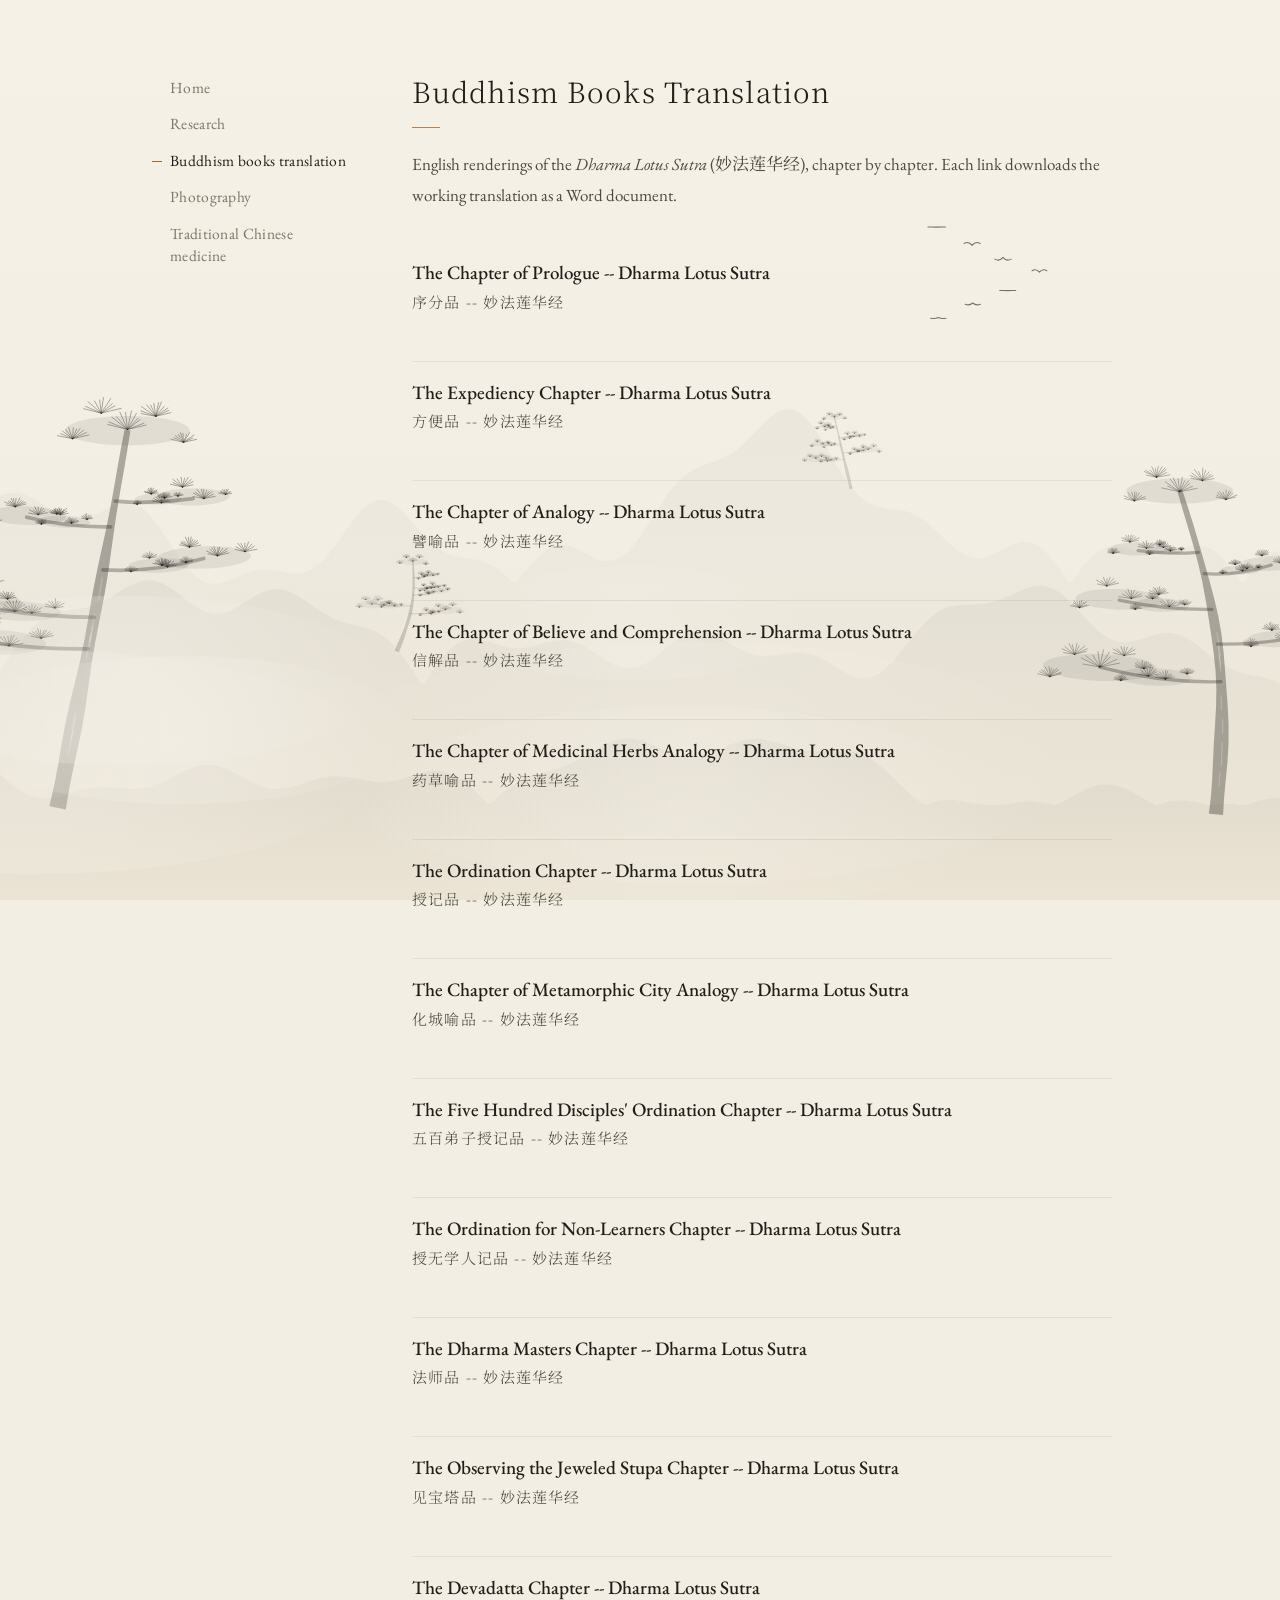
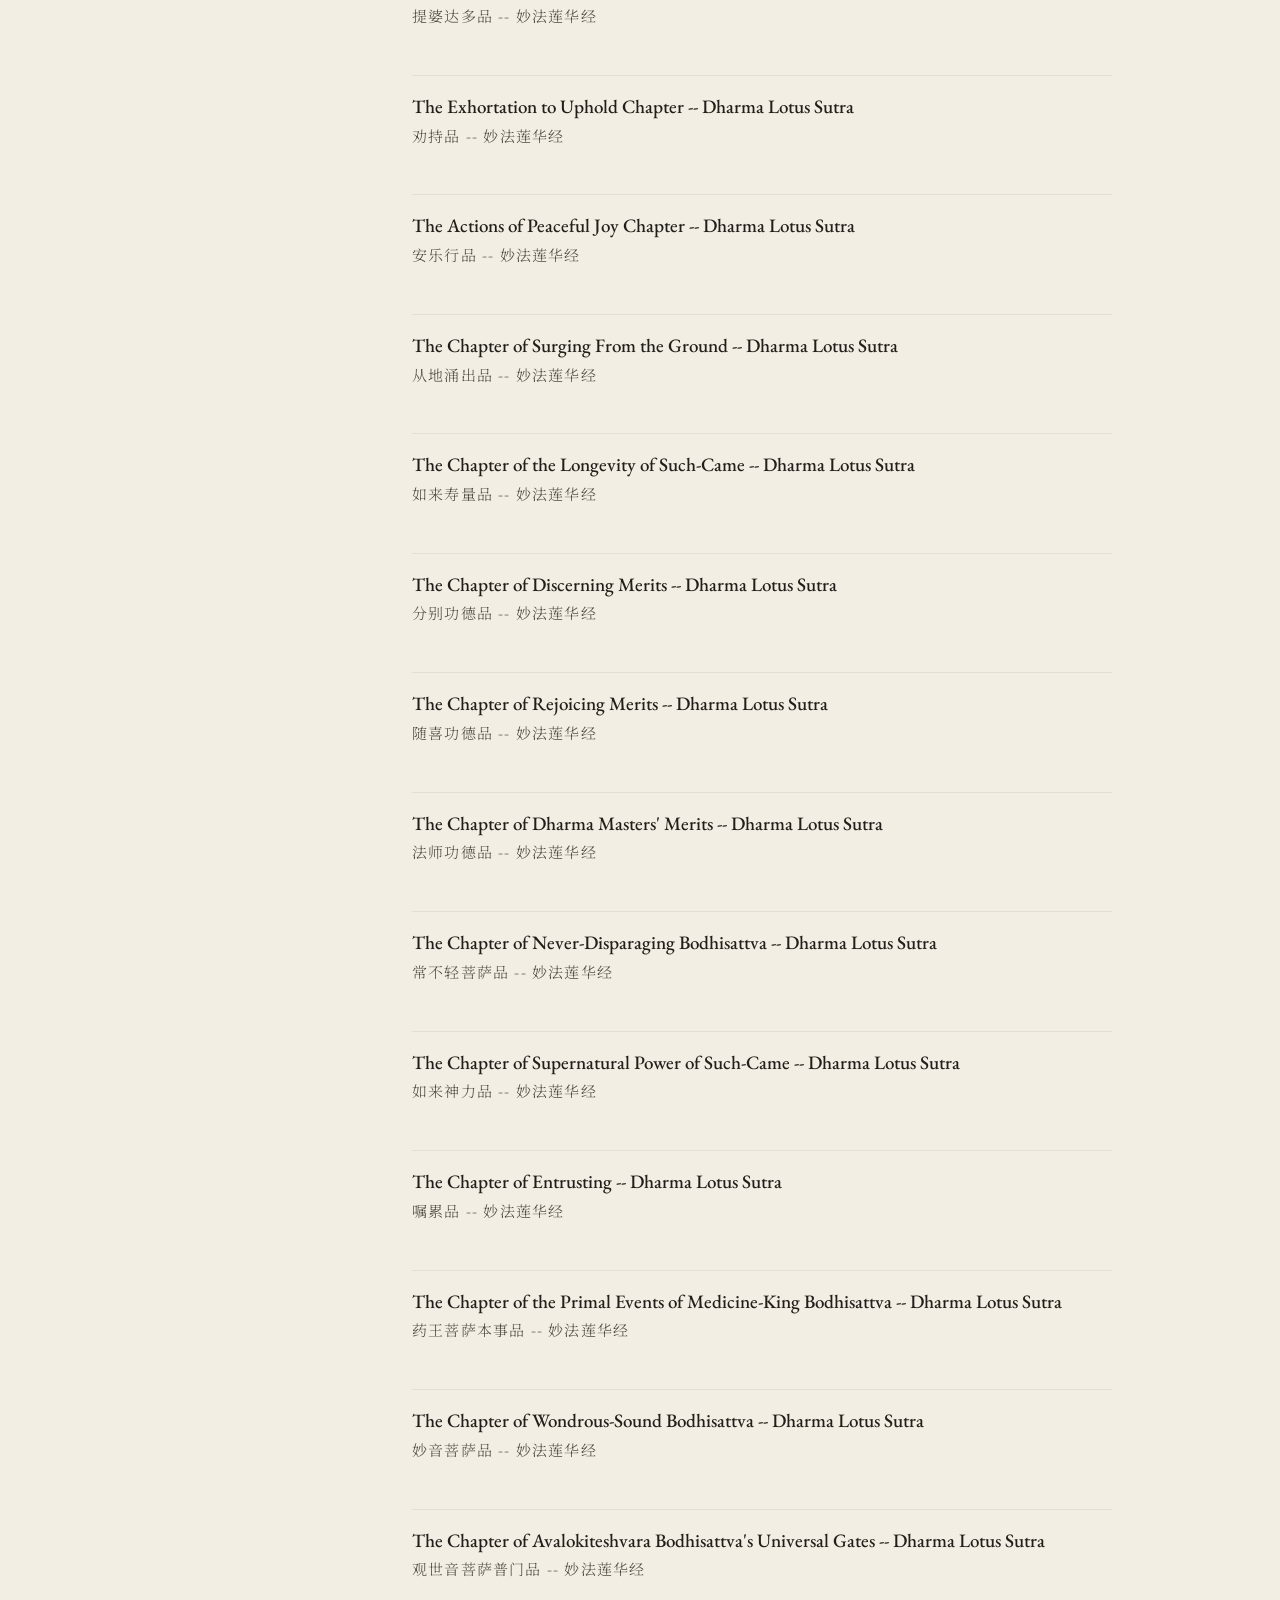
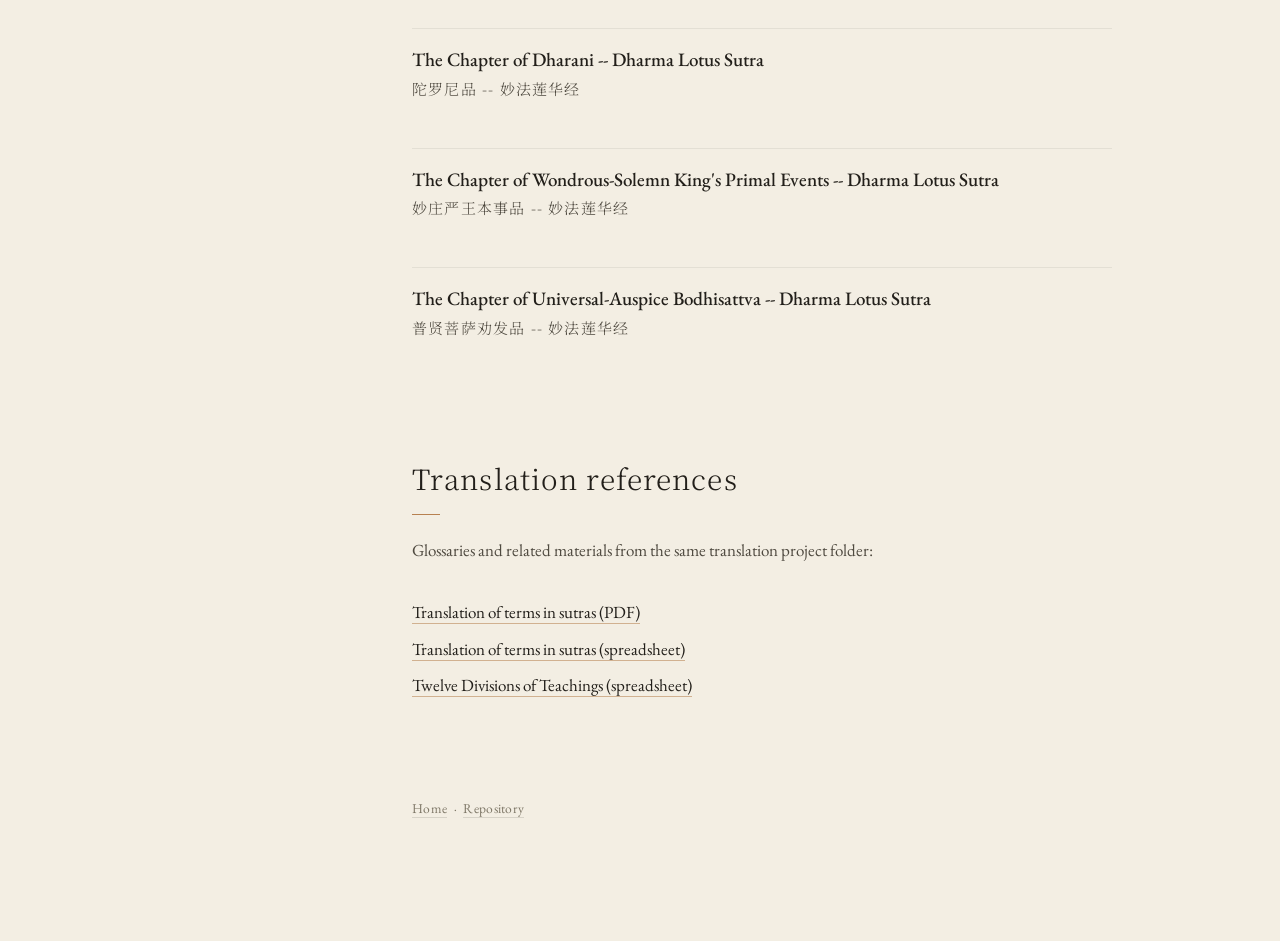
==== commit e6cb1942: "Add files via upload" ====
--- a/buddhism-books-translation.html
+++ b/buddhism-books-translation.html
@@ -4,6 +4,7 @@
     <meta charset="UTF-8">
     <title>Buddhism Books Translation | Linrui Tan</title>
     <meta name="viewport" content="width=device-width, initial-scale=1">
+    <script>/* opening plays once per visit; see zen.js */try{if(!sessionStorage.getItem('zen-entered')&&!matchMedia('(prefers-reduced-motion: reduce)').matches)document.documentElement.classList.add('zen-intro')}catch(e){}</script>
     <link rel="preconnect" href="https://fonts.googleapis.com">
     <link rel="preconnect" href="https://fonts.gstatic.com" crossorigin>
     <link href="https://fonts.googleapis.com/css2?family=Noto+Serif+SC:wght@300;400;500&family=EB+Garamond:ital,wght@0,400;0,500;1,400&display=swap" rel="stylesheet">
--- a/zen.css
+++ b/zen.css
@@ -52,6 +52,43 @@
   z-index: 0;
   pointer-events: none;
 }
+
+/* ---------- The opening (first visit of a session; driven by zen.js) ---------- */
+#zen-canvas { transform-origin: 50% 62%; will-change: transform; }
+
+#zen-intro {
+  position: fixed;
+  inset: 0;
+  width: 100%;
+  height: 100%;
+  z-index: 100;
+  pointer-events: none;            /* skipping is handled on the window */
+}
+
+/* Before the overlay is painted: closed eyes, so nothing flashes */
+html.zen-intro::after {
+  content: "";
+  position: fixed;
+  inset: 0;
+  z-index: 101;
+  background: #16130f;
+  animation: zen-failsafe 0.6s ease 7s forwards;
+}
+html.zen-intro.zen-ready::after { display: none; }
+
+/* Page content waits behind the closed eyes, then fades in as they open */
+html.zen-intro #content-wrapper,
+html.zen-intro #monk-band .monk-stage {
+  opacity: 0;
+  animation: zen-failsafe-show 0.8s ease 7s forwards;   /* if the script never runs */
+}
+html.zen-intro.zen-reveal #content-wrapper,
+html.zen-intro.zen-reveal #monk-band .monk-stage {
+  opacity: 1;
+  transition: opacity 1.8s ease;
+}
+@keyframes zen-failsafe      { to { opacity: 0; visibility: hidden; } }
+@keyframes zen-failsafe-show { to { opacity: 1; } }
 
 /* ---------- Links ---------- */
 a {
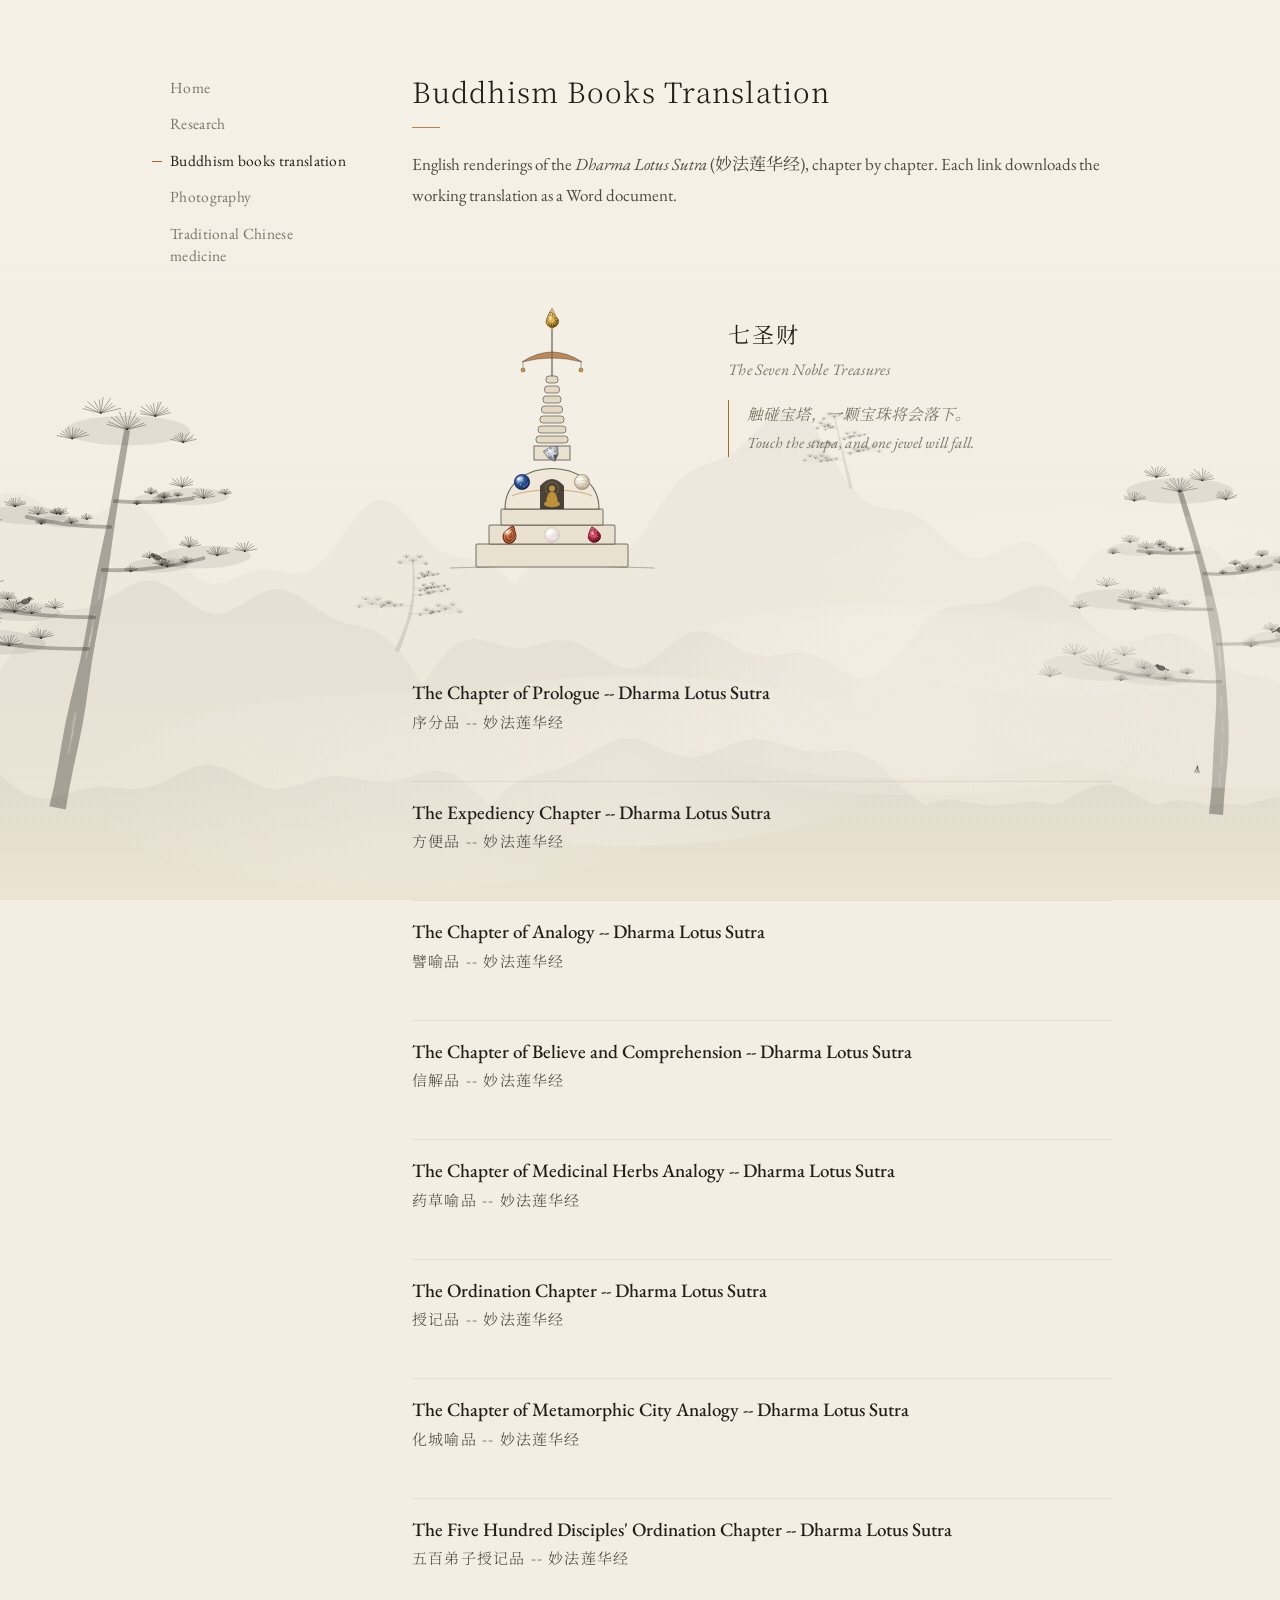
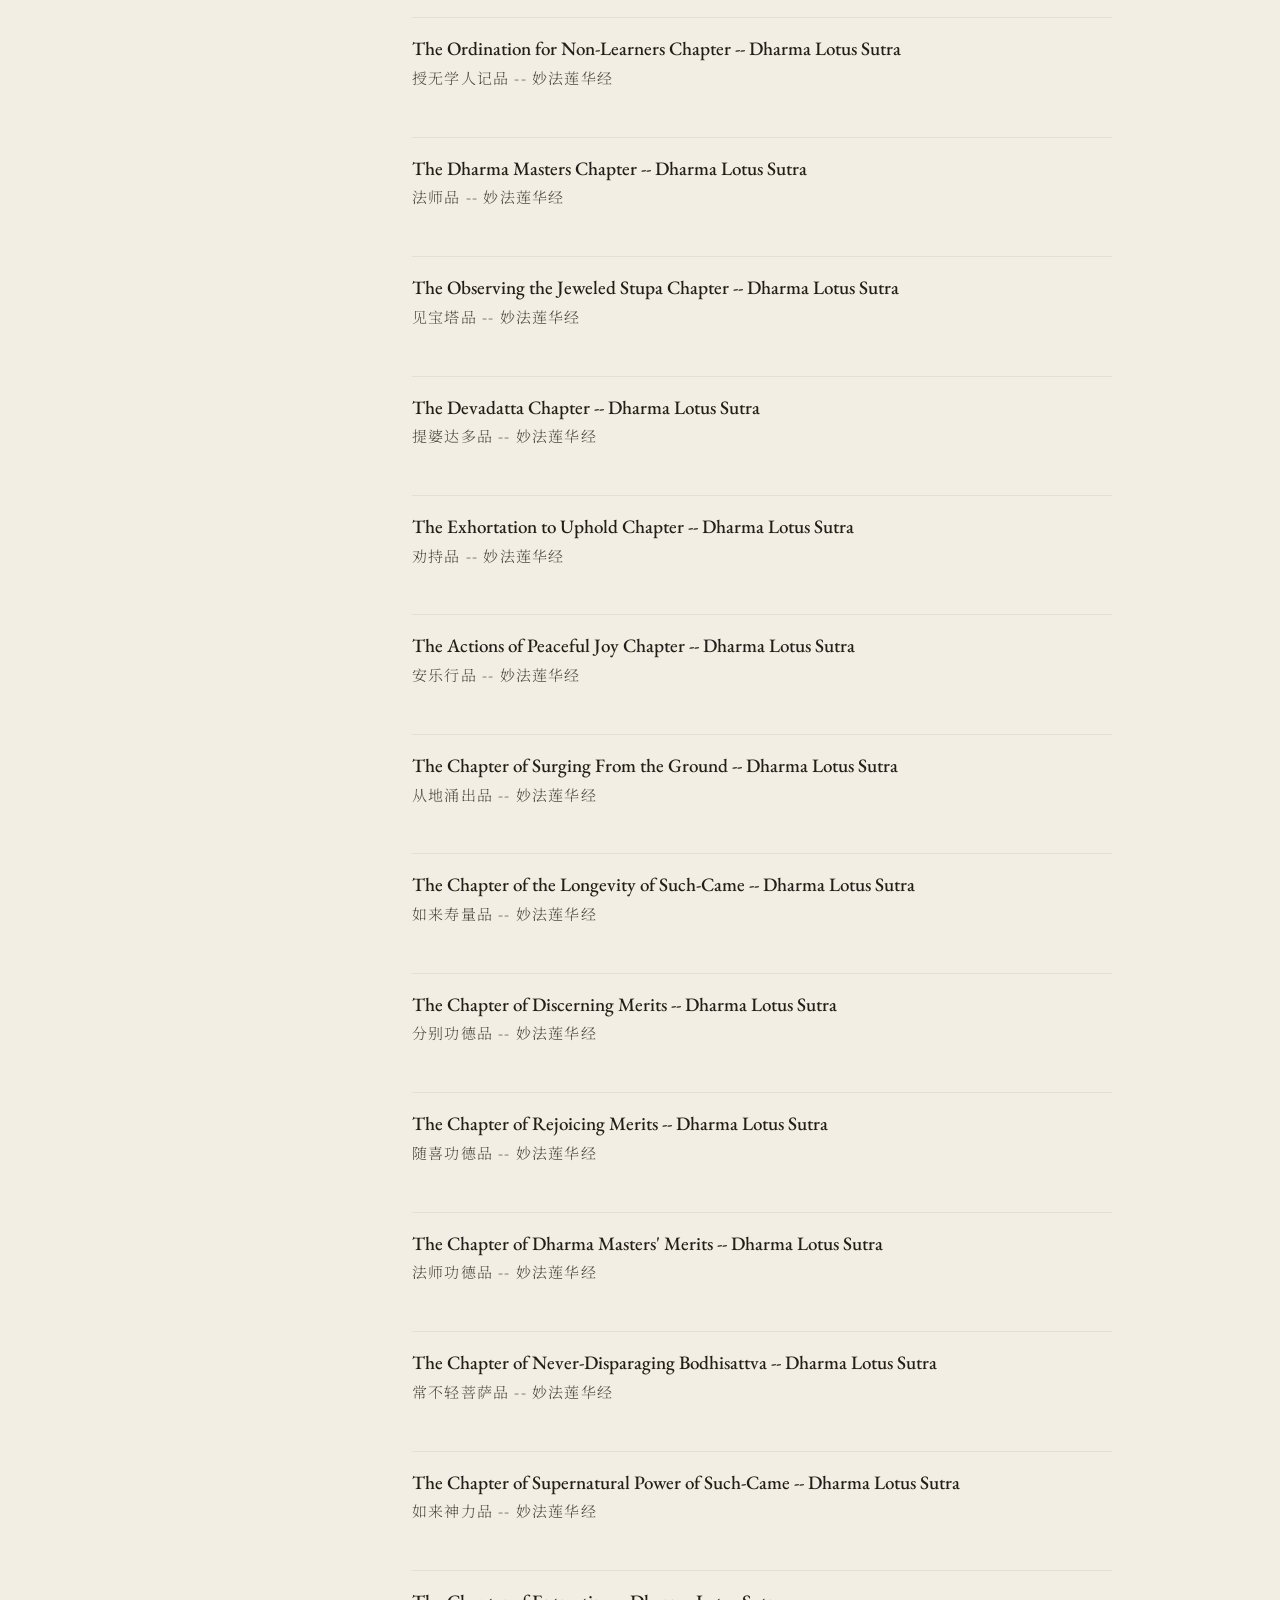
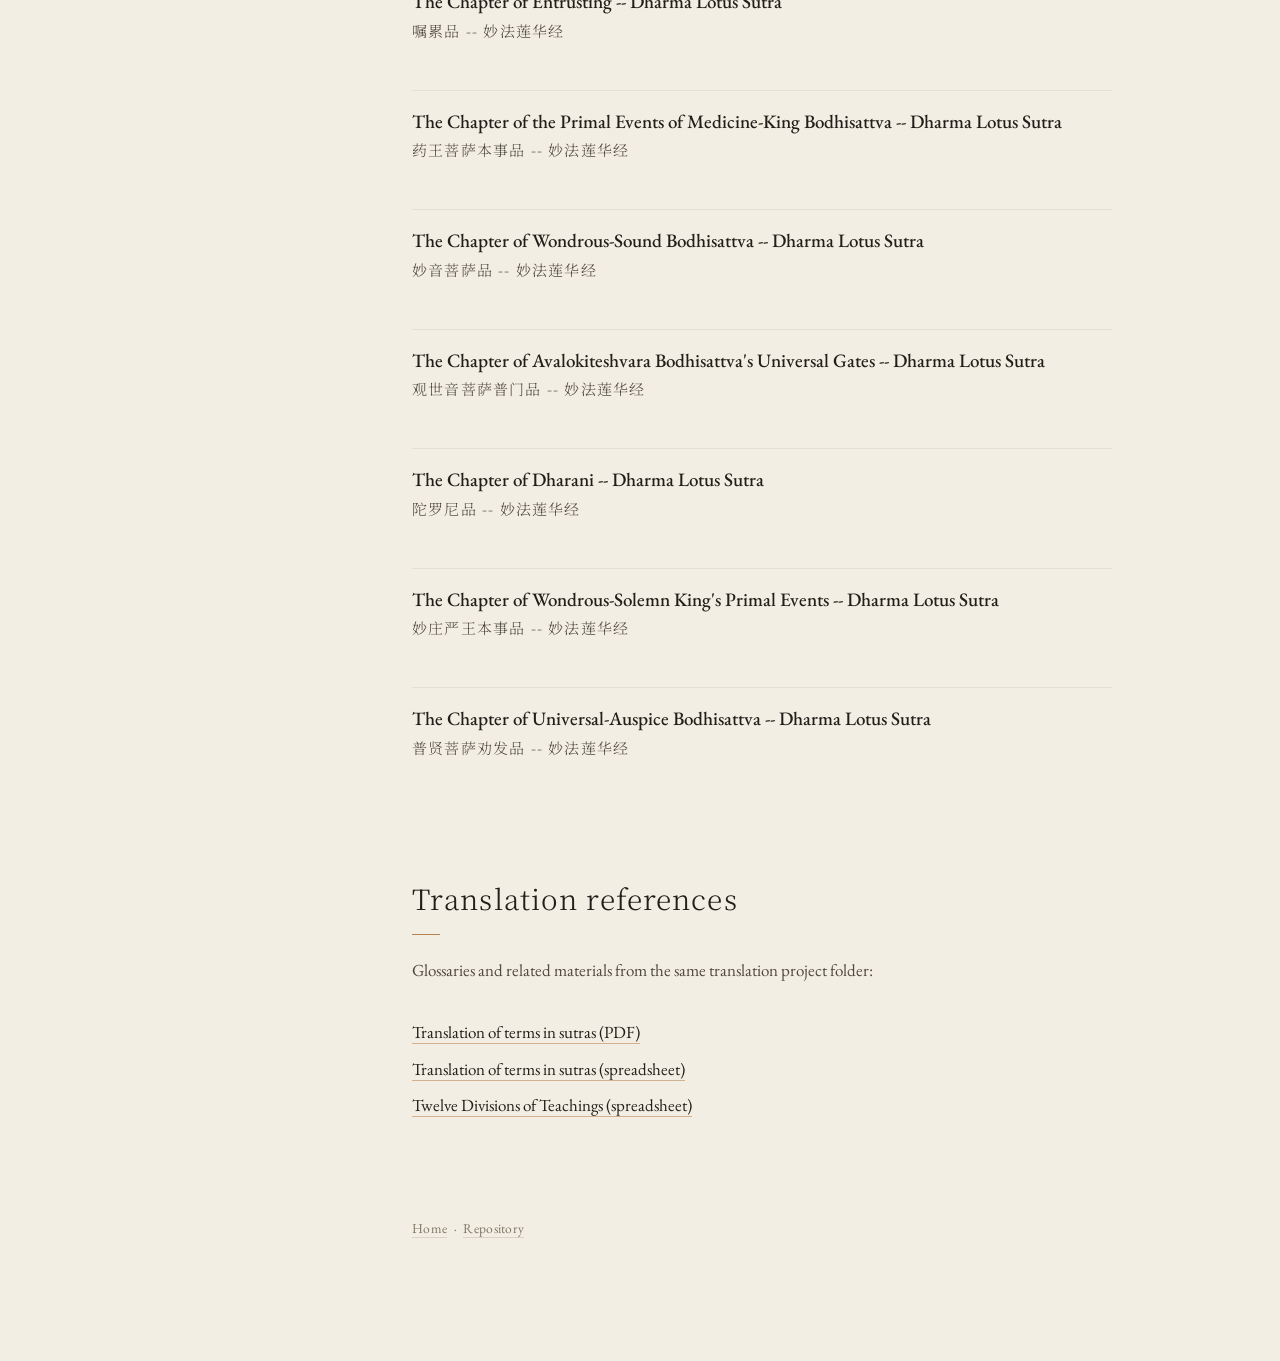
==== commit 6fcb3d6b: "Add files via upload" ====
--- a/buddhism-books-translation.html
+++ b/buddhism-books-translation.html
@@ -4,7 +4,6 @@
     <meta charset="UTF-8">
     <title>Buddhism Books Translation | Linrui Tan</title>
     <meta name="viewport" content="width=device-width, initial-scale=1">
-    <script>/* opening plays once per visit; see zen.js */try{if(!sessionStorage.getItem('zen-entered')&&!matchMedia('(prefers-reduced-motion: reduce)').matches)document.documentElement.classList.add('zen-intro')}catch(e){}</script>
     <link rel="preconnect" href="https://fonts.googleapis.com">
     <link rel="preconnect" href="https://fonts.gstatic.com" crossorigin>
     <link href="https://fonts.googleapis.com/css2?family=Noto+Serif+SC:wght@300;400;500&family=EB+Garamond:ital,wght@0,400;0,500;1,400&display=swap" rel="stylesheet">
@@ -29,6 +28,90 @@
           <div class="content-panel">
             <h2 class="section-heading">Buddhism Books Translation</h2>
             <p>English renderings of the <em>Dharma Lotus Sutra</em> (<span lang="zh-CN">妙法莲华经</span>), chapter by chapter. Each link downloads the working translation as a Word document.</p>
+            <section class="treasures" aria-labelledby="treasures-title">
+              <div class="stupa-figure">
+                <button class="stupa-btn" type="button" aria-controls="treasure-panel" aria-label="The jeweled stupa — touch it and one of the seven jewels falls, showing its meaning">
+                  <svg viewBox="0 0 220 340" xmlns="http://www.w3.org/2000/svg" aria-hidden="true">
+                    <defs>
+                      <radialGradient id="g-gold" cx="35%" cy="30%" r="75%"><stop offset="0" stop-color="#fff3c4"/><stop offset="0.45" stop-color="#d6a62b"/><stop offset="1" stop-color="#7d5a0c"/></radialGradient>
+                      <radialGradient id="g-silver" cx="35%" cy="30%" r="75%"><stop offset="0" stop-color="#ffffff"/><stop offset="0.5" stop-color="#c4c8cd"/><stop offset="1" stop-color="#6f757c"/></radialGradient>
+                      <radialGradient id="g-lapis" cx="35%" cy="30%" r="75%"><stop offset="0" stop-color="#9db8ec"/><stop offset="0.5" stop-color="#2b56a3"/><stop offset="1" stop-color="#12285a"/></radialGradient>
+                      <radialGradient id="g-shell" cx="35%" cy="30%" r="80%"><stop offset="0" stop-color="#ffffff"/><stop offset="0.6" stop-color="#eee6d4"/><stop offset="1" stop-color="#bfb398"/></radialGradient>
+                      <radialGradient id="g-agate" cx="40%" cy="35%" r="75%"><stop offset="0" stop-color="#f0b98d"/><stop offset="0.5" stop-color="#bb5a2b"/><stop offset="1" stop-color="#6a2612"/></radialGradient>
+                      <radialGradient id="g-pearl" cx="35%" cy="30%" r="80%"><stop offset="0" stop-color="#ffffff"/><stop offset="0.55" stop-color="#f3ece2"/><stop offset="0.85" stop-color="#e3d3cf"/><stop offset="1" stop-color="#bcae9e"/></radialGradient>
+                      <radialGradient id="g-ruby" cx="35%" cy="30%" r="75%"><stop offset="0" stop-color="#ff9db0"/><stop offset="0.5" stop-color="#c1223d"/><stop offset="1" stop-color="#5e0a1a"/></radialGradient>
+
+                      <!-- the seven treasures, each drawn at the origin -->
+                      <g id="gem-0"><circle r="7.5" fill="url(#g-gold)" stroke="#6b4d0a" stroke-width="0.6"/><path d="M-4.5 -1 L0 -5.2 L4.5 -1 L0 4.8 Z" fill="none" stroke="#fff6d0" stroke-opacity="0.55" stroke-width="0.6"/></g>
+                      <g id="gem-1"><circle r="7.5" fill="url(#g-silver)" stroke="#5d6369" stroke-width="0.6"/><path d="M-4.5 -1 L0 -5.2 L4.5 -1 L0 4.8 Z" fill="none" stroke="#ffffff" stroke-opacity="0.6" stroke-width="0.6"/></g>
+                      <g id="gem-2"><circle r="7.5" fill="url(#g-lapis)" stroke="#0f2148" stroke-width="0.6"/><circle cx="2.5" cy="2" r="0.7" fill="#e8c55a"/><circle cx="-3" cy="2.8" r="0.5" fill="#e8c55a"/><circle cx="0.5" cy="-3.6" r="0.45" fill="#e8c55a"/></g>
+                      <g id="gem-3"><circle r="7.5" fill="url(#g-shell)" stroke="#a89c80" stroke-width="0.6"/><path d="M-5.5 2 Q0 -6 5.5 2 M-3.5 4 Q0 -2.5 3.5 4 M-6.5 -1 Q0 -8 6.5 -1" fill="none" stroke="#b0a58c" stroke-width="0.6"/></g>
+                      <g id="gem-4"><circle r="7.5" fill="url(#g-agate)" stroke="#5a200f" stroke-width="0.6"/><circle r="5" fill="none" stroke="#f3cfae" stroke-opacity="0.7" stroke-width="0.7"/><circle r="2.6" fill="none" stroke="#f3cfae" stroke-opacity="0.6" stroke-width="0.6"/></g>
+                      <g id="gem-5"><circle r="7.5" fill="url(#g-pearl)" stroke="#b3a593" stroke-width="0.5"/><ellipse cx="-2.6" cy="-2.8" rx="2.2" ry="1.3" fill="#ffffff" opacity="0.85"/></g>
+                      <g id="gem-6"><circle r="7.5" fill="url(#g-ruby)" stroke="#4d0814" stroke-width="0.6"/><path d="M-4.5 -1 L0 -5.2 L4.5 -1 L0 4.8 Z" fill="none" stroke="#ffd1da" stroke-opacity="0.55" stroke-width="0.6"/></g>
+                    </defs>
+
+                    <!-- ground -->
+                    <path d="M8 318 Q110 314 212 318" stroke="#221f1a" stroke-opacity="0.3" stroke-width="1.2" fill="none" stroke-linecap="round"/>
+                    <!-- three stepped terraces -->
+                    <g fill="#e9e1cf" stroke="#221f1a" stroke-opacity="0.6" stroke-width="1">
+                      <rect x="34" y="294" width="152" height="23" rx="1"/>
+                      <rect x="47" y="275" width="126" height="19" rx="1"/>
+                      <rect x="59" y="259" width="102" height="16" rx="1"/>
+                    </g>
+                    <!-- the dome -->
+                    <path d="M63 259 C 63 205, 157 205, 157 259 Z" fill="#efe8d8" stroke="#221f1a" stroke-opacity="0.65" stroke-width="1.1"/>
+                    <path d="M70 246 C 85 238, 135 238, 150 246" fill="none" stroke="#a8662b" stroke-opacity="0.55" stroke-width="0.9"/>
+                    <!-- niche with a seated Buddha (Prabhūtaratna, the Buddha of Many Treasures) -->
+                    <path d="M98 259 L98 236 Q110 222 122 236 L122 259 Z" fill="#2b2620" opacity="0.85"/>
+                    <g fill="#c99a3a" opacity="0.9">
+                      <ellipse cx="110" cy="254" rx="8" ry="3.2"/>
+                      <path d="M104.5 253 Q104 243 110 241.5 Q116 243 115.5 253 Z"/>
+                      <circle cx="110" cy="238.5" r="3"/>
+                    </g>
+                    <circle cx="110" cy="238.5" r="6.5" fill="none" stroke="#c99a3a" stroke-opacity="0.45" stroke-width="0.8"/>
+                    <!-- harmika -->
+                    <rect x="92" y="196" width="36" height="14" fill="#e9e1cf" stroke="#221f1a" stroke-opacity="0.6" stroke-width="1"/>
+                    <!-- seven rings of the spire (相轮) -->
+                    <g fill="#e2d8c3" stroke="#221f1a" stroke-opacity="0.55" stroke-width="0.9">
+                      <rect x="94" y="186" width="32" height="7" rx="3"/>
+                      <rect x="96" y="176" width="28" height="7" rx="3"/>
+                      <rect x="98" y="166" width="24" height="7" rx="3"/>
+                      <rect x="99.5" y="156" width="21" height="7" rx="3"/>
+                      <rect x="101" y="146" width="18" height="7" rx="3"/>
+                      <rect x="102.5" y="136" width="15" height="7" rx="3"/>
+                      <rect x="104" y="126" width="12" height="7" rx="3"/>
+                    </g>
+                    <line x1="110" y1="80" x2="110" y2="126" stroke="#221f1a" stroke-opacity="0.6" stroke-width="1.4"/>
+                    <!-- canopy (华盖) with small bells -->
+                    <path d="M80 112 Q110 92 140 112 Q110 104 80 112 Z" fill="#a8662b" fill-opacity="0.75" stroke="#221f1a" stroke-opacity="0.5" stroke-width="0.8"/>
+                    <g stroke="#221f1a" stroke-opacity="0.5" stroke-width="0.7" fill="#c99a3a">
+                      <line x1="81" y1="112" x2="81" y2="118"/><circle cx="81" cy="120" r="2"/>
+                      <line x1="139" y1="112" x2="139" y2="118"/><circle cx="139" cy="120" r="2"/>
+                    </g>
+                    <!-- flame finial -->
+                    <path d="M110 58 Q102 70 110 80 Q118 70 110 58 Z" fill="#a8662b" fill-opacity="0.35" stroke="#a8662b" stroke-opacity="0.6" stroke-width="0.8"/>
+
+                    <!-- the jewels: 信 金 · 戒 银 · 惭 琉璃 · 愧 砗磲 · 闻 玛瑙 · 施 真珠 · 慧 玫瑰 -->
+                    <g class="jewel" data-i="0" transform="translate(110 70)"><use href="#gem-0"/></g>
+                    <g class="jewel" data-i="1" transform="translate(110 203)"><use href="#gem-1"/></g>
+                    <g class="jewel" data-i="2" transform="translate(80 232)"><use href="#gem-2"/></g>
+                    <g class="jewel" data-i="3" transform="translate(140 232)"><use href="#gem-3"/></g>
+                    <g class="jewel" data-i="4" transform="translate(68 285)"><use href="#gem-4"/></g>
+                    <g class="jewel" data-i="5" transform="translate(110 285)"><use href="#gem-5"/></g>
+                    <g class="jewel" data-i="6" transform="translate(152 285)"><use href="#gem-6"/></g>
+                  </svg>
+                </button>
+              </div>
+
+              <div class="treasure-panel" id="treasure-panel" aria-live="polite">
+                <h3 class="t-title" id="treasures-title"><span lang="zh-CN">七圣财</span> <span class="t-title-en">The Seven Noble Treasures</span></h3>
+                <div class="t-body">
+                  <p class="t-hint"><span lang="zh-CN">触碰宝塔，一颗宝珠将会落下。</span><br>Touch the stupa, and one jewel will fall.</p>
+                </div>
+              </div>
+            </section>
+
             <div class="chapter-list">
         <a class="chapter-block" href="data/lotus-sutra/1_%E6%B3%95%E5%8D%8E%E7%BB%8F%E5%BA%8F%E5%88%86%E5%93%81%E7%AC%AC%E4%B8%80%EF%BC%88The%20Dharma%20Lotus%20Sutra_the%20Chapter%20of%20Prologue%EF%BC%89.docx" download>
           <span class="chapter-title-en">The Chapter of Prologue -- Dharma Lotus Sutra</span>
--- a/zen.css
+++ b/zen.css
@@ -718,3 +718,111 @@
     transition-duration: 0.01ms !important;
   }
 }
+
+/* =====================================================================
+   The jeweled stupa · 七圣财 (Buddhism translations page)
+   ===================================================================== */
+.treasures {
+  display: flex;
+  align-items: center;
+  gap: 36px;
+  margin: 40px 0 72px;
+}
+.stupa-figure {
+  position: relative;
+  flex: 0 0 280px;
+  width: 280px;
+  height: 340px;
+}
+.stupa-btn {
+  position: absolute;
+  left: 30px;
+  top: 0;
+  width: 220px;
+  height: 340px;
+  padding: 0;
+  border: none;
+  background: none;
+  cursor: pointer;
+  -webkit-tap-highlight-color: transparent;
+}
+.stupa-btn svg { display: block; width: 220px; height: 340px; overflow: visible; }
+.stupa-btn .jewel { transition: opacity 0.25s ease; }
+.stupa-btn .jewel.gone { opacity: 0; }
+.stupa-btn:hover .jewel:not(.gone) { filter: brightness(1.12); }
+.stupa-btn:active svg { transform: translateY(1px); }
+
+.fallen-jewel {
+  position: absolute;
+  left: 0;
+  top: 0;
+  width: 18px;
+  height: 18px;
+  pointer-events: none;
+  will-change: transform;
+  overflow: visible;
+}
+
+.treasure-panel { flex: 1; min-width: 0; min-height: 210px; }
+.t-title {
+  font-family: var(--serif-zh);
+  font-size: 22px;
+  font-weight: 400;
+  letter-spacing: 0.08em;
+  color: var(--ink);
+  margin-bottom: 16px;
+}
+.t-title-en {
+  display: block;
+  font-family: var(--serif-en);
+  font-size: 16px;
+  font-style: italic;
+  letter-spacing: 0.02em;
+  color: var(--ink-faint);
+  margin-top: 2px;
+}
+.t-body { padding-left: 18px; border-left: 1px solid var(--ochre); }
+.t-body.t-in { animation: t-in 0.7s ease both; }
+@keyframes t-in { from { opacity: 0; transform: translateY(6px); } to { opacity: 1; transform: none; } }
+.t-hint { font-size: 15.5px; font-style: italic; color: var(--ink-faint); }
+.t-card { display: flex; align-items: center; gap: 12px; margin-bottom: 10px; }
+.t-gem { width: 30px; height: 30px; flex-shrink: 0; overflow: visible; }
+.t-name {
+  font-family: var(--serif-zh);
+  font-size: 18px;
+  line-height: 1.5;
+  letter-spacing: 0.04em;
+  color: var(--ink);
+}
+.t-note { font-size: 13px; color: var(--ink-faint); letter-spacing: 0; }
+.t-en { font-size: 15px; font-style: italic; color: var(--ochre-ink); margin-top: 0 !important; }
+.t-text {
+  font-family: var(--serif-zh);
+  font-size: 15.5px;
+  line-height: 1.9;
+  color: var(--ink-soft);
+}
+.t-text-en {
+  font-size: 15.5px;
+  font-style: italic;
+  line-height: 1.6;
+  color: var(--ink-soft);
+  margin-top: 6px !important;
+}
+.gem-spark {
+  opacity: 0;
+  transform-box: fill-box;
+  transform-origin: center;
+  animation: gem-spark 6.5s ease-in-out infinite;
+}
+@keyframes gem-spark {
+  0%, 84%, 100% { opacity: 0; transform: scale(0.2) rotate(0deg); }
+  91% { opacity: 0.95; transform: scale(1) rotate(20deg); }
+}
+.t-count { font-size: 13.5px; color: var(--ink-faint); margin-top: 10px !important; }
+
+@media (max-width: 720px) {
+  .treasures { flex-direction: column; align-items: stretch; gap: 8px; margin: 28px 0 48px; }
+  .stupa-figure { align-self: center; }
+  .treasure-panel { min-height: 190px; }
+}
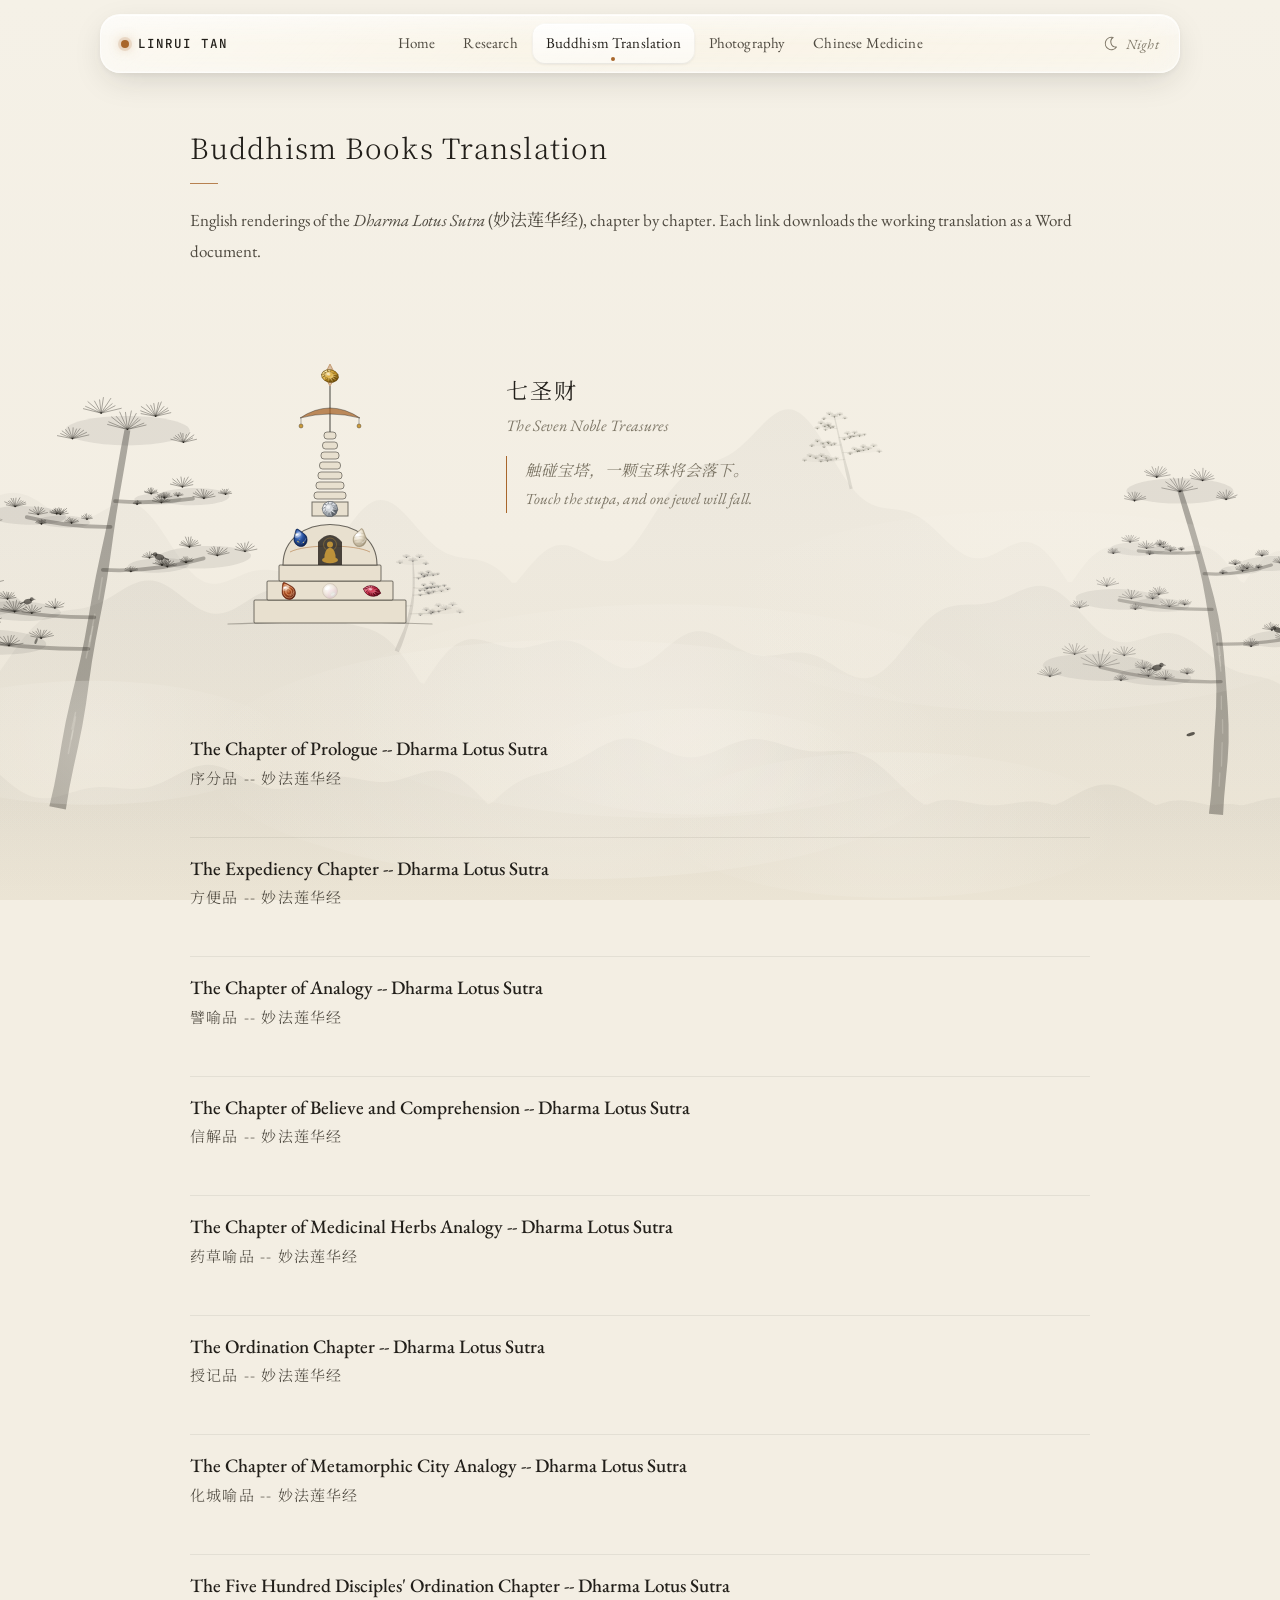
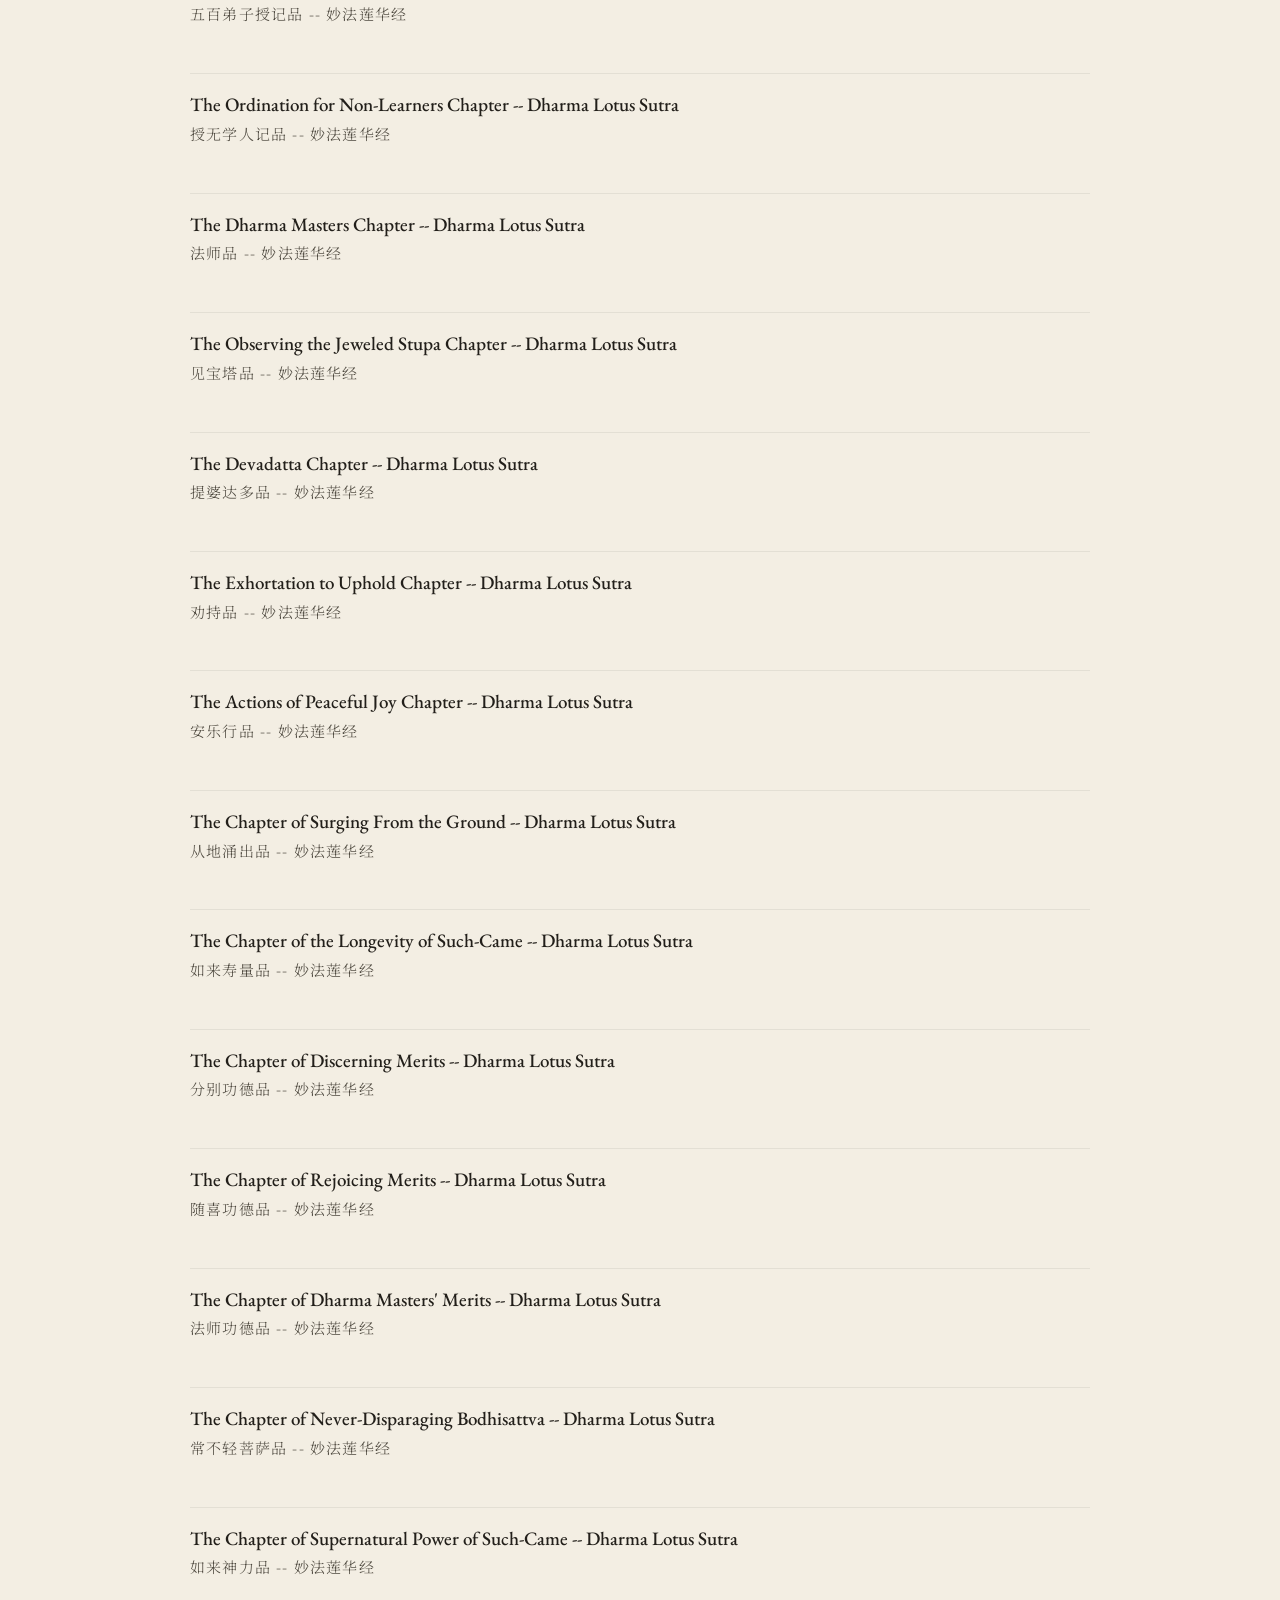
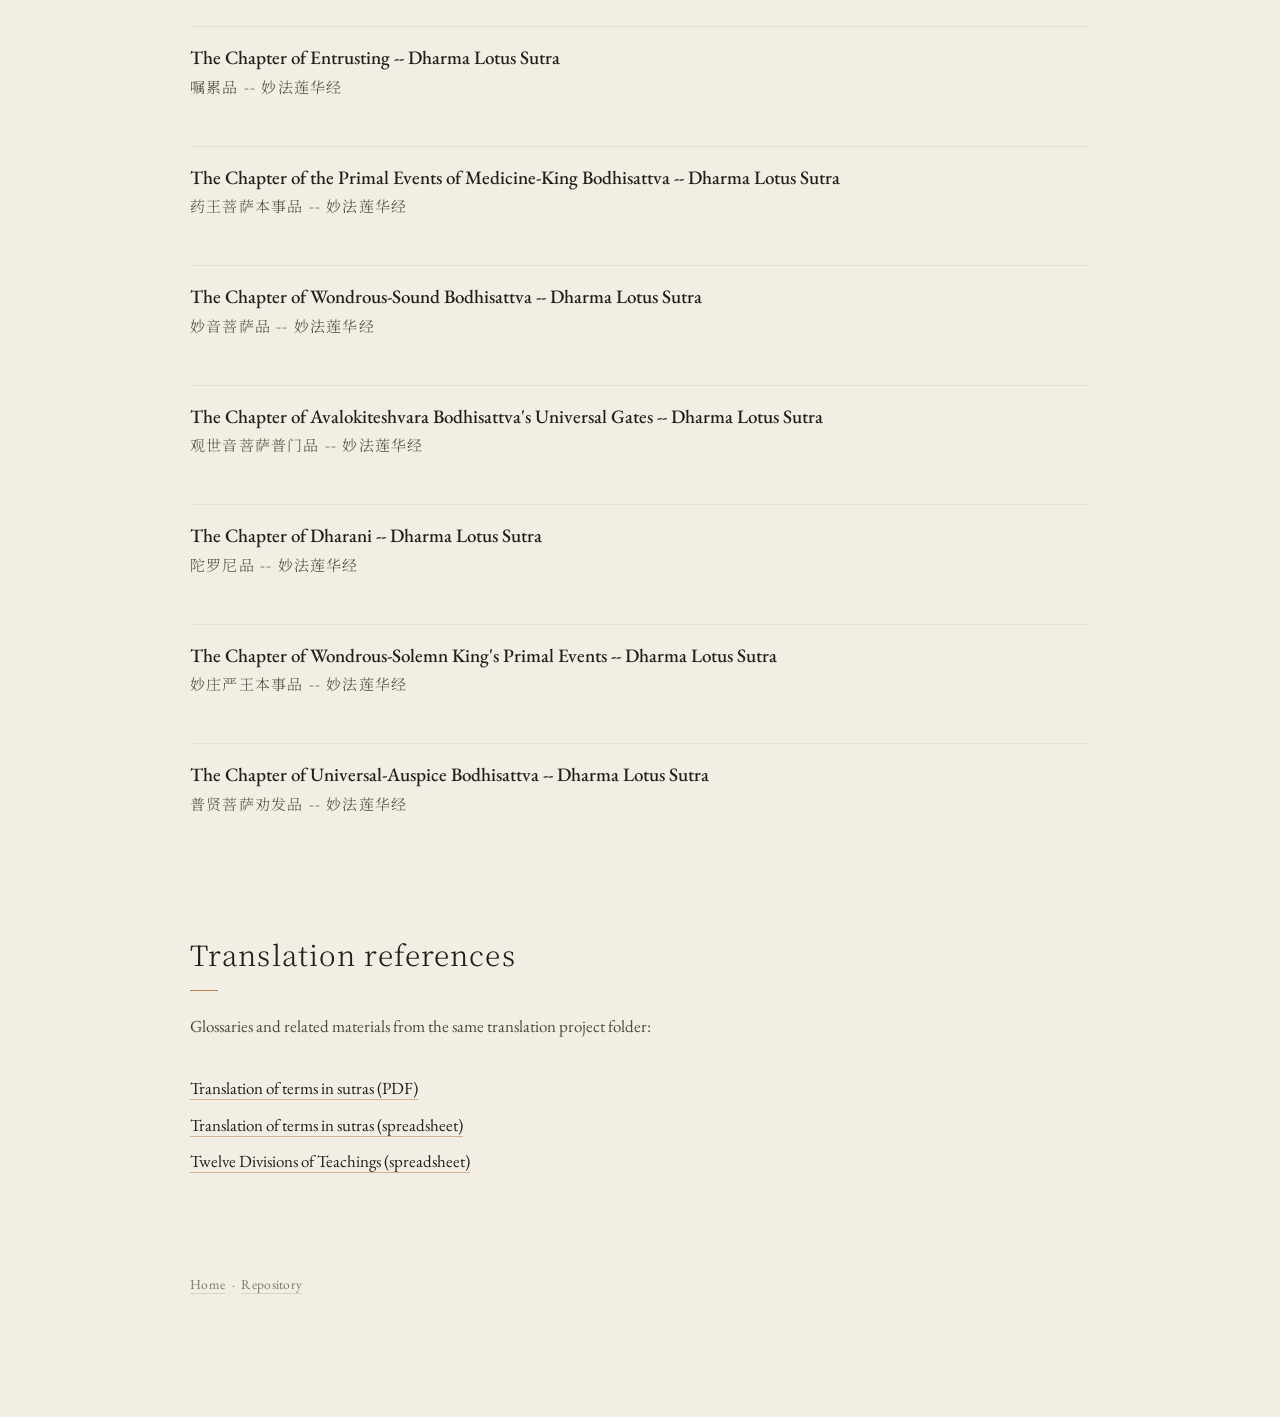
==== commit 06a93d7a: "Add files via upload" ====
--- a/buddhism-books-translation.html
+++ b/buddhism-books-translation.html
@@ -4,26 +4,39 @@
     <meta charset="UTF-8">
     <title>Buddhism Books Translation | Linrui Tan</title>
     <meta name="viewport" content="width=device-width, initial-scale=1">
+    <script>/* day or night, as last chosen; otherwise the system's */try{var t=localStorage.getItem('zen-theme');if(t)document.documentElement.setAttribute('data-theme',t)}catch(e){}</script>
     <link rel="preconnect" href="https://fonts.googleapis.com">
     <link rel="preconnect" href="https://fonts.gstatic.com" crossorigin>
-    <link href="https://fonts.googleapis.com/css2?family=Noto+Serif+SC:wght@300;400;500&family=EB+Garamond:ital,wght@0,400;0,500;1,400&display=swap" rel="stylesheet">
+    <link href="https://fonts.googleapis.com/css2?family=Noto+Serif+SC:wght@300;400;500&family=EB+Garamond:ital,wght@0,400;0,500;1,400;1,500&family=JetBrains+Mono:wght@400;500&display=swap" rel="stylesheet">
     <link rel="stylesheet" href="zen.css">
   </head>
   <body>
     <canvas id="zen-canvas" aria-hidden="true"></canvas>
+    <!-- ===== Top bar: liquid glass (琉璃); slides away while you read, returns when you scroll up ===== -->
+    <header class="topbar" id="topbar">
+      <div class="topbar-glass">
+        <a class="brand" href="index.html"><span class="brand-dot" aria-hidden="true"></span>LINRUI&nbsp;TAN</a>
+        <nav class="topbar-nav" id="topbar-nav" aria-label="Site pages">
+            <a href="index.html" class="topbar-link">Home</a>
+            <a href="research.html" class="topbar-link">Research</a>
+            <a href="buddhism-books-translation.html" class="topbar-link" aria-current="page">Buddhism Translation</a>
+            <a href="photography.html" class="topbar-link">Photography</a>
+            <a href="traditional-chinese-medicine.html" class="topbar-link">Chinese Medicine</a>
+        </nav>
+        <div class="topbar-tools">
+          <button class="theme-toggle" type="button" aria-pressed="false" aria-label="Switch to dark mode">
+            <svg class="moon" viewBox="0 0 16 16" aria-hidden="true"><path d="M10.8 1.6a6.6 6.6 0 1 0 3.6 10.2A5.6 5.6 0 0 1 10.8 1.6Z" fill="none" stroke="currentColor" stroke-width="1.1" stroke-linejoin="round"/></svg>
+            <svg class="sun" viewBox="0 0 16 16" aria-hidden="true"><circle cx="8" cy="8" r="3.2" fill="none" stroke="currentColor" stroke-width="1.1"/><path d="M8 1v2M8 13v2M1 8h2M13 8h2M3 3l1.4 1.4M11.6 11.6 13 13M3 13l1.4-1.4M11.6 4.4 13 3" stroke="currentColor" stroke-width="1.1" stroke-linecap="round"/></svg>
+            <span class="theme-label">Night</span>
+          </button>
+          <button class="menu-btn" type="button" aria-expanded="false" aria-controls="topbar-nav" aria-label="Open menu">
+            <span></span><span></span>
+          </button>
+        </div>
+      </div>
+    </header>
     <div id="content-wrapper">
       <div class="site-layout">
-        <aside class="site-sidebar" aria-label="Page navigation">
-          <nav class="site-nav" aria-label="Site pages">
-            <ul class="site-nav-list">
-              <li><a href="index.html" class="site-nav-link">Home</a></li>
-              <li><a href="research.html" class="site-nav-link">Research</a></li>
-              <li><a href="buddhism-books-translation.html" class="site-nav-link" aria-current="page">Buddhism books translation</a></li>
-              <li><a href="photography.html" class="site-nav-link">Photography</a></li>
-              <li><a href="traditional-chinese-medicine.html" class="site-nav-link">Traditional Chinese medicine</a></li>
-            </ul>
-          </nav>
-        </aside>
         <div class="site-main">
           <div class="content-panel">
             <h2 class="section-heading">Buddhism Books Translation</h2>
--- a/zen.css
+++ b/zen.css
@@ -20,9 +20,56 @@
 
   --serif-en: 'EB Garamond', Georgia, 'Times New Roman', serif;
   --serif-zh: 'Noto Serif SC', 'Songti SC', 'STSong', serif;
+  --mono:     'JetBrains Mono', ui-monospace, 'SFMono-Regular', Menlo, monospace;
 
   --band-h: 168px;         /* height of the monk band (home page) */
+
+  /* used where a colour needs transparency, and by the canvas (zen.js) */
+  --paper-rgb:  243, 238, 227;
+  --card-hover: rgba(255, 252, 245, 0.62);
+  --chip-bg:    rgba(34, 31, 26, 0.05);
+  --img-dim:    none;
+  --cv-paper-1: #f5f1e7;
+  --cv-paper-2: #f3eee3;
+  --cv-paper-3: #ede6d6;
+  --cv-mount:   46, 44, 38;
+  --cv-ink:     34, 31, 26;
+  --cv-mist:    246, 242, 234;
+  --cv-ink-k:   1;
+  --cv-mount-k: 1;
   color-scheme: light;
+}
+
+/* ---------- Night: ink paper, moonlit mountains ---------- */
+@media (prefers-color-scheme: dark) {
+  :root:not([data-theme="light"]) {
+    --paper: #16140f; --paper-deep: #221f19;
+    --ink: #ece4d3; --ink-soft: #c7beac; --ink-faint: #958c7b;
+    --line: rgba(236, 228, 211, 0.15); --line-soft: rgba(236, 228, 211, 0.08);
+    --ochre: #c98447; --ochre-ink: #e0a466;
+    --paper-rgb: 22, 20, 15;
+    --card-hover: rgba(236, 228, 211, 0.045);
+    --chip-bg: rgba(236, 228, 211, 0.06);
+    --img-dim: brightness(0.9) saturate(0.92);
+    --cv-paper-1: #12110d; --cv-paper-2: #16140f; --cv-paper-3: #1c1913;
+    --cv-mount: 196, 186, 164; --cv-ink: 214, 204, 184; --cv-mist: 40, 36, 30;
+    --cv-ink-k: 1.15; --cv-mount-k: 0.85;
+    color-scheme: dark;
+  }
+}
+:root[data-theme="dark"] {
+  --paper: #16140f; --paper-deep: #221f19;
+  --ink: #ece4d3; --ink-soft: #c7beac; --ink-faint: #958c7b;
+  --line: rgba(236, 228, 211, 0.15); --line-soft: rgba(236, 228, 211, 0.08);
+  --ochre: #c98447; --ochre-ink: #e0a466;
+  --paper-rgb: 22, 20, 15;
+  --card-hover: rgba(236, 228, 211, 0.045);
+  --chip-bg: rgba(236, 228, 211, 0.06);
+  --img-dim: brightness(0.9) saturate(0.92);
+  --cv-paper-1: #12110d; --cv-paper-2: #16140f; --cv-paper-3: #1c1913;
+  --cv-mount: 196, 186, 164; --cv-ink: 214, 204, 184; --cv-mist: 40, 36, 30;
+  --cv-ink-k: 1.15; --cv-mount-k: 0.85;
+  color-scheme: dark;
 }
 
 *, *::before, *::after { box-sizing: border-box; }
@@ -78,11 +125,13 @@
 
 /* Page content waits behind the closed eyes, then fades in as they open */
 html.zen-intro #content-wrapper,
+html.zen-intro .topbar,
 html.zen-intro #monk-band .monk-stage {
   opacity: 0;
   animation: zen-failsafe-show 0.8s ease 7s forwards;   /* if the script never runs */
 }
 html.zen-intro.zen-reveal #content-wrapper,
+html.zen-intro.zen-reveal .topbar,
 html.zen-intro.zen-reveal #monk-band .monk-stage {
   opacity: 1;
   transition: opacity 1.8s ease;
@@ -387,7 +436,7 @@
   max-height: calc(100vh - 32px);
   overflow: visible;
 }
-.photo-lightbox::backdrop { background: rgba(243, 238, 227, 0.94); }
+.photo-lightbox::backdrop { background: rgba(var(--paper-rgb), 0.95); }
 .photo-lightbox-glass {
   position: relative;
   margin: auto;
@@ -497,7 +546,7 @@
 .tcm-table th {
   font-weight: 500;
   color: var(--ink);
-  border-bottom: 1px solid rgba(34, 31, 26, 0.35);
+  border-bottom: 1px solid var(--ink-faint);
 }
 .tcm-th-en {
   display: block;
@@ -552,8 +601,8 @@
   align-items: flex-end;
   /* mist edge on top, then solid paper */
   background: linear-gradient(to bottom,
-              rgba(243, 238, 227, 0) 0,
-              rgba(243, 238, 227, 0.92) 34px,
+              rgba(var(--paper-rgb), 0) 0,
+              rgba(var(--paper-rgb), 0.92) 34px,
               var(--paper) 56px);
   pointer-events: none;           /* only the monk & quote take clicks */
 }
@@ -826,3 +875,707 @@
   .stupa-figure { align-self: center; }
   .treasure-panel { min-height: 190px; }
 }
+
+/* =====================================================================
+   Night mode details: inline SVG drawn in ink follows the theme
+   ===================================================================== */
+.enso path { stroke: var(--ink); }
+#monk-btn svg [stroke="#221f1a"] { stroke: var(--ink); }
+.stupa-btn svg [fill="#e9e1cf"], .stupa-btn svg [fill="#efe8d8"], .stupa-btn svg [fill="#e2d8c3"] { fill: var(--paper-deep); }
+.stupa-btn svg [stroke="#221f1a"] { stroke: var(--ink); }
+img { filter: var(--img-dim); }
+.profile-img-wrap img { filter: saturate(0.85) var(--img-dim); }
+
+/* ---------- Day / night toggle (in the sidebar) ---------- */
+.theme-toggle {
+  display: inline-flex;
+  align-items: center;
+  gap: 8px;
+  margin-top: 28px;
+  padding: 4px 0 4px 18px;
+  border: none;
+  background: none;
+  cursor: pointer;
+  font-family: var(--serif-en);
+  font-size: 14.5px;
+  font-style: italic;
+  letter-spacing: 0.02em;
+  color: var(--ink-faint);
+  transition: color 0.3s ease;
+}
+.theme-toggle:hover { color: var(--ink); }
+.theme-toggle svg { width: 15px; height: 15px; }
+.theme-toggle .moon { display: inline; }
+.theme-toggle .sun { display: none; }
+.theme-toggle[aria-pressed="true"] .moon { display: none; }
+.theme-toggle[aria-pressed="true"] .sun { display: inline; }
+@media (max-width: 720px) {
+  .theme-toggle { margin-top: 10px; padding-left: 0; }
+}
+
+/* =====================================================================
+   Research cards
+   Hierarchy, top to bottom: venue tag (small, coloured) → title (largest,
+   ink) → authors (you in ink, others faint) → affiliation (italic, faint)
+   → one or two lines of description → buttons (small, quiet until hover).
+   ===================================================================== */
+.rfilter {
+  display: flex;
+  flex-wrap: wrap;
+  gap: 8px;
+  margin: 0 0 28px;
+}
+.rchip {
+  display: inline-flex;
+  align-items: baseline;
+  gap: 6px;
+  padding: 5px 14px 6px;
+  border: 1px solid var(--line);
+  border-radius: 999px;
+  background: none;
+  cursor: pointer;
+  font-family: var(--serif-en);
+  font-size: 15px;
+  line-height: 1.2;
+  color: var(--ink-soft);
+  transition: color .25s ease, background-color .25s ease, border-color .25s ease;
+}
+.rchip:hover { color: var(--ink); border-color: var(--ink-faint); }
+.rchip[aria-pressed="true"] { color: var(--paper); background: var(--ink); border-color: var(--ink); }
+.rchip .n { font-size: 12.5px; opacity: .65; font-variant-numeric: tabular-nums; }
+
+.rcards { display: flex; flex-direction: column; gap: 6px; }
+
+.rcard {
+  display: grid;
+  grid-template-columns: 216px 1fr;
+  gap: 28px;
+  align-items: start;
+  padding: 22px;
+  margin: 0 -22px;
+  border-radius: 8px;
+  transition: background-color .35s ease, opacity .35s ease, transform .35s ease;
+}
+.rcard:hover, .rcard:focus-within { background: var(--card-hover); }
+.rcard[hidden] { display: none; }
+.rcard.is-entering { opacity: 0; transform: translateY(6px); }
+
+/* media: poster underneath, the hover layer fades in over it */
+.rcard-media {
+  position: relative;
+  display: block;
+  aspect-ratio: 16 / 10;
+  overflow: hidden;
+  border: none;
+  border-radius: 4px;
+  background: var(--paper-deep);
+  box-shadow: 0 0 0 1px var(--line-soft);
+}
+.rcard-media img, .rcard-media video {
+  position: absolute;
+  inset: 0;
+  width: 100%;
+  height: 100%;
+  object-fit: cover;
+  display: block;
+  transition: transform .9s cubic-bezier(.2,.7,.2,1), opacity .45s ease;
+}
+.rcard-poster--contain { object-fit: contain !important; background: #fff; }
+.rcard-hover { opacity: 0; }
+.rcard.is-playing .rcard-hover { opacity: 1; }
+.rcard:hover .rcard-media img,
+.rcard:hover .rcard-media video { transform: scale(1.035); }
+.rcard-media::after {      /* a small cue that the preview moves */
+  content: "";
+  position: absolute;
+  right: 8px;
+  bottom: 8px;
+  width: 7px;
+  height: 7px;
+  border-radius: 50%;
+  background: var(--ochre);
+  box-shadow: 0 0 0 3px rgba(var(--paper-rgb), .8);
+  opacity: 0;
+  transition: opacity .3s ease;
+}
+.rcard.has-hover .rcard-media::after { opacity: .9; }
+.rcard.has-hover.is-playing .rcard-media::after { opacity: 0; }
+
+/* text */
+.rcard-body { min-width: 0; }
+.rcard-meta {
+  display: flex;
+  flex-wrap: wrap;
+  align-items: center;
+  gap: 4px 10px;
+  margin-bottom: 8px;
+}
+.venue {
+  display: inline-block;
+  padding: 2px 9px 3px;
+  border-radius: 4px;
+  font-family: var(--serif-en);
+  font-size: 12.5px;
+  font-weight: 500;
+  letter-spacing: .08em;
+  line-height: 1.35;
+  text-transform: uppercase;
+}
+.venue--conf    { color: var(--paper); background: var(--ochre-ink); }
+.venue--journal { color: var(--paper); background: var(--ink-soft); }
+.venue--preprint{ color: var(--ochre-ink); box-shadow: inset 0 0 0 1px var(--ochre); }
+.venue--project { color: var(--ink-faint); box-shadow: inset 0 0 0 1px var(--line); }
+.venue-note { font-size: 14px; font-style: italic; color: var(--ink-faint); }
+
+.rcard-title {
+  font-family: var(--serif-en);
+  font-size: 21px;
+  font-weight: 500;
+  line-height: 1.32;
+  letter-spacing: .005em;
+  margin: 0 0 6px;
+  text-wrap: balance;
+}
+.rcard-title a { color: var(--ink); border: none; }
+.rcard-title a:hover, .rcard:hover .rcard-title a { color: var(--ochre-ink); }
+
+.rcard-authors { font-size: 15.5px; line-height: 1.55; color: var(--ink-faint); }
+.rcard-authors .me {
+  color: var(--ink);
+  font-weight: 500;
+  background-image: linear-gradient(var(--ochre), var(--ochre));
+  background-size: 100% 1px;
+  background-position: 0 95%;
+  background-repeat: no-repeat;
+}
+.rcard-org { font-size: 14.5px; font-style: italic; line-height: 1.5; color: var(--ink-faint); margin-top: 0 !important; }
+.rcard-desc {
+  font-size: 16px;
+  line-height: 1.65;
+  color: var(--ink-soft);
+  margin-top: 10px !important;
+  display: -webkit-box;
+  -webkit-line-clamp: 3;
+  -webkit-box-orient: vertical;
+  overflow: hidden;
+}
+.rcard:hover .rcard-desc, .rcard:focus-within .rcard-desc { -webkit-line-clamp: unset; }
+
+.rcard-links { display: flex; flex-wrap: wrap; gap: 8px; margin-top: 14px; }
+.rbtn {
+  display: inline-flex;
+  align-items: center;
+  gap: 6px;
+  padding: 4px 12px 5px 10px;
+  border: 1px solid var(--line);
+  border-radius: 999px;
+  font-size: 14px;
+  line-height: 1.25;
+  letter-spacing: .02em;
+  color: var(--ink-soft);
+  transition: color .25s ease, border-color .25s ease, background-color .25s ease, transform .25s ease;
+}
+.rbtn svg { width: 14px; height: 14px; flex-shrink: 0; }
+.rbtn:hover {
+  color: var(--paper);
+  background: var(--ochre-ink);
+  border-color: var(--ochre-ink);
+  transform: translateY(-1px);
+}
+.rcards-empty { font-style: italic; color: var(--ink-faint); padding: 20px 0; }
+
+/* service, below the cards */
+.service-row { display: flex; gap: 28px; align-items: flex-start; }
+.service-row .enso { flex-shrink: 0; margin-top: 4px; }
+.service-title { font-size: 19px; font-weight: 500; color: var(--ink); }
+
+@media (max-width: 720px) {
+  .rcard { grid-template-columns: 1fr; gap: 14px; padding: 16px; margin: 0 -16px; }
+  .rcard-media { aspect-ratio: 16 / 9; }
+  .rcard-title { font-size: 19px; }
+  .rcard-desc { -webkit-line-clamp: unset; }
+  .service-row { gap: 18px; }
+}
+
+
+/* =====================================================================
+   Layout without the sidebar: one centred column under a top bar
+   ===================================================================== */
+#content-wrapper { padding-top: 128px; }
+.site-layout { display: block; max-width: 1080px; padding: 0 32px; }
+.site-main { max-width: 900px; margin: 0 auto; }
+.site-main:has(.hero) { max-width: 1040px; }
+
+/* =====================================================================
+   The top bar — liquid glass (琉璃)
+   A frosted, slightly saturated pane with a bright upper rim and a soft
+   sheen, so the landscape shows through as if through glazed glass.
+   It slides up out of the way while you read and returns when you
+   scroll back up.
+   ===================================================================== */
+.topbar {
+  position: fixed;
+  top: 14px;
+  left: 0;
+  right: 0;
+  z-index: 60;
+  padding: 0 14px;
+  pointer-events: none;                 /* only the glass itself takes clicks */
+  transition: transform .55s cubic-bezier(.2,.8,.2,1), opacity .4s ease;
+}
+.topbar.is-hidden { transform: translateY(calc(-100% - 22px)); }
+
+.topbar-glass {
+  pointer-events: auto;
+  position: relative;
+  max-width: 1080px;
+  margin: 0 auto;
+  display: flex;
+  align-items: center;
+  gap: 18px;
+  padding: 9px 10px 9px 20px;
+  border-radius: 20px;
+  isolation: isolate;
+  background:
+    linear-gradient(135deg, rgba(255,255,255,.58) 0%, rgba(255,255,255,.22) 48%, rgba(255,255,255,.36) 100%);
+  -webkit-backdrop-filter: blur(18px) saturate(1.7);
+  backdrop-filter: blur(18px) saturate(1.7);
+  border: 1px solid rgba(255,255,255,.62);
+  box-shadow:
+    inset 0 1px 0 rgba(255,255,255,.9),        /* bright upper rim */
+    inset 0 -1px 0 rgba(255,255,255,.25),
+    inset 0 0 18px rgba(255,255,255,.18),      /* depth inside the glass */
+    0 10px 34px -8px rgba(34,31,26,.18),
+    0 2px 6px rgba(34,31,26,.05);
+  transition: box-shadow .4s ease, background .4s ease;
+}
+.topbar-glass::before {                        /* the sheen across the top */
+  content: "";
+  position: absolute;
+  inset: 1px 1px 50% 1px;
+  border-radius: 19px 19px 40% 40% / 19px 19px 12px 12px;
+  background: linear-gradient(to bottom, rgba(255,255,255,.55), rgba(255,255,255,0));
+  pointer-events: none;
+  z-index: -1;
+  opacity: .7;
+}
+.topbar.is-scrolled .topbar-glass {
+  box-shadow:
+    inset 0 1px 0 rgba(255,255,255,.9),
+    inset 0 -1px 0 rgba(255,255,255,.25),
+    inset 0 0 18px rgba(255,255,255,.18),
+    0 14px 40px -10px rgba(34,31,26,.26),
+    0 2px 8px rgba(34,31,26,.07);
+}
+@supports not ((backdrop-filter: blur(1px)) or (-webkit-backdrop-filter: blur(1px))) {
+  .topbar-glass { background: rgba(var(--paper-rgb), .94); }
+}
+
+.brand {
+  display: inline-flex;
+  align-items: center;
+  gap: 9px;
+  flex-shrink: 0;
+  border: none;
+  font-family: var(--mono);
+  font-size: 12.5px;
+  font-weight: 500;
+  letter-spacing: .08em;
+  color: var(--ink);
+}
+.brand-dot {
+  width: 8px;
+  height: 8px;
+  border-radius: 50%;
+  background: var(--ochre);
+  box-shadow: 0 0 0 3px rgba(168,102,43,.16), 0 0 12px rgba(168,102,43,.55);
+}
+
+.topbar-nav { display: flex; align-items: center; gap: 2px; margin: 0 auto; }
+.topbar-link {
+  position: relative;
+  padding: 6px 13px 7px;
+  border: none;
+  border-radius: 12px;
+  font-size: 15px;
+  letter-spacing: .01em;
+  white-space: nowrap;
+  color: var(--ink-soft);
+  transition: color .25s ease, background-color .25s ease, box-shadow .25s ease;
+}
+.topbar-link:hover { color: var(--ink); background: rgba(255,255,255,.35); }
+.topbar-link[aria-current="page"] {         /* a glass bead inside the glass */
+  color: var(--ink);
+  background: linear-gradient(to bottom, rgba(255,255,255,.85), rgba(255,255,255,.45));
+  box-shadow: inset 0 1px 0 rgba(255,255,255,.95), 0 1px 3px rgba(34,31,26,.12), 0 0 0 1px rgba(255,255,255,.5);
+}
+.topbar-link[aria-current="page"]::after {
+  content: "";
+  position: absolute;
+  left: 50%;
+  bottom: 2px;
+  width: 4px;
+  height: 4px;
+  margin-left: -2px;
+  border-radius: 50%;
+  background: var(--ochre);
+}
+
+.topbar-tools { display: flex; align-items: center; gap: 4px; flex-shrink: 0; }
+.topbar .theme-toggle {
+  margin: 0;
+  padding: 6px 10px;
+  border-radius: 12px;
+  font-size: 14px;
+}
+.topbar .theme-toggle:hover { background: rgba(255,255,255,.35); }
+
+.menu-btn {
+  display: none;
+  position: relative;
+  width: 38px;
+  height: 34px;
+  border: none;
+  border-radius: 12px;
+  background: none;
+  cursor: pointer;
+}
+.menu-btn span {
+  position: absolute;
+  left: 11px;
+  right: 11px;
+  height: 1.4px;
+  border-radius: 2px;
+  background: var(--ink);
+  transition: transform .35s ease, top .35s ease;
+}
+.menu-btn span:nth-child(1) { top: 13px; }
+.menu-btn span:nth-child(2) { top: 20px; }
+.topbar.is-open .menu-btn span:nth-child(1) { top: 16.5px; transform: rotate(45deg); }
+.topbar.is-open .menu-btn span:nth-child(2) { top: 16.5px; transform: rotate(-45deg); }
+
+/* night glass: smoked, with a cooler rim */
+:root[data-theme="dark"] .topbar-glass {
+  background: linear-gradient(135deg, rgba(70,63,52,.55) 0%, rgba(28,25,20,.42) 50%, rgba(52,46,38,.5) 100%);
+  border-color: rgba(255,255,255,.13);
+  box-shadow: inset 0 1px 0 rgba(255,255,255,.16), inset 0 0 18px rgba(255,255,255,.04), 0 12px 36px -8px rgba(0,0,0,.6);
+}
+:root[data-theme="dark"] .topbar-glass::before { background: linear-gradient(to bottom, rgba(255,255,255,.12), rgba(255,255,255,0)); }
+:root[data-theme="dark"] .topbar-link:hover,
+:root[data-theme="dark"] .topbar .theme-toggle:hover { background: rgba(255,255,255,.07); }
+:root[data-theme="dark"] .topbar-link[aria-current="page"] {
+  background: linear-gradient(to bottom, rgba(255,255,255,.16), rgba(255,255,255,.05));
+  box-shadow: inset 0 1px 0 rgba(255,255,255,.2), 0 0 0 1px rgba(255,255,255,.08);
+}
+@media (prefers-color-scheme: dark) {
+  :root:not([data-theme="light"]) .topbar-glass {
+    background: linear-gradient(135deg, rgba(70,63,52,.55) 0%, rgba(28,25,20,.42) 50%, rgba(52,46,38,.5) 100%);
+    border-color: rgba(255,255,255,.13);
+    box-shadow: inset 0 1px 0 rgba(255,255,255,.16), inset 0 0 18px rgba(255,255,255,.04), 0 12px 36px -8px rgba(0,0,0,.6);
+  }
+  :root:not([data-theme="light"]) .topbar-glass::before { background: linear-gradient(to bottom, rgba(255,255,255,.12), rgba(255,255,255,0)); }
+  :root:not([data-theme="light"]) .topbar-link:hover,
+  :root:not([data-theme="light"]) .topbar .theme-toggle:hover { background: rgba(255,255,255,.07); }
+  :root:not([data-theme="light"]) .topbar-link[aria-current="page"] {
+    background: linear-gradient(to bottom, rgba(255,255,255,.16), rgba(255,255,255,.05));
+    box-shadow: inset 0 1px 0 rgba(255,255,255,.2), 0 0 0 1px rgba(255,255,255,.08);
+  }
+}
+@media (prefers-color-scheme: dark) and (max-width: 900px) {
+  :root:not([data-theme="light"]) .topbar-nav {
+    background: linear-gradient(160deg, rgba(58,52,43,.97), rgba(24,21,17,.97));
+    border-color: rgba(255,255,255,.12);
+    box-shadow: inset 0 1px 0 rgba(255,255,255,.12), 0 18px 40px -12px rgba(0,0,0,.7);
+  }
+}
+
+/* narrow screens: the links drop down from the bar, in the same glass */
+@media (max-width: 900px) {
+  .menu-btn { display: block; }
+  .topbar-tools { margin-left: auto; }
+  .topbar .theme-label { display: none; }
+  .topbar-glass { padding: 7px 8px 7px 16px; border-radius: 18px; }
+  .topbar-nav {
+    position: absolute;
+    top: calc(100% + 8px);
+    left: 0;
+    right: 0;
+    flex-direction: column;
+    align-items: stretch;
+    gap: 2px;
+    padding: 8px;
+    margin: 0;
+    border-radius: 18px;
+    /* a blur can't be nested inside the bar's own blur, so this pane is glazed more densely */
+    background: linear-gradient(160deg, rgb(252,250,245), rgb(var(--paper-rgb)));
+    border: 1px solid rgba(255,255,255,.7);
+    box-shadow: inset 0 1px 0 #fff, 0 18px 40px -12px rgba(34,31,26,.28);
+    opacity: 0;
+    visibility: hidden;
+    transform: translateY(-8px) scale(.98);
+    transform-origin: top center;
+    transition: opacity .3s ease, transform .35s cubic-bezier(.2,.8,.2,1), visibility 0s linear .35s;
+  }
+  .topbar.is-open .topbar-nav {
+    opacity: 1;
+    visibility: visible;
+    transform: none;
+    transition: opacity .3s ease, transform .35s cubic-bezier(.2,.8,.2,1), visibility 0s;
+  }
+  .topbar-link { padding: 11px 14px; font-size: 16.5px; }
+  :root[data-theme="dark"] .topbar-nav {
+    background: linear-gradient(160deg, rgba(58,52,43,.97), rgba(24,21,17,.97));
+    border-color: rgba(255,255,255,.12);
+    box-shadow: inset 0 1px 0 rgba(255,255,255,.12), 0 18px 40px -12px rgba(0,0,0,.7);
+  }
+  .topbar-link[aria-current="page"]::after { left: auto; right: 14px; bottom: 50%; margin: 0 0 -2px; }
+}
+
+/* =====================================================================
+   Home: hero
+   ===================================================================== */
+.hero {
+  min-height: calc(100svh - 128px - var(--band-h) - 40px);
+  display: flex;
+  flex-direction: column;
+  justify-content: center;
+  padding-bottom: 24px;
+}
+.eyebrow {
+  display: flex;
+  align-items: center;
+  gap: 12px;
+  margin-bottom: 26px;
+  font-family: var(--mono);
+  font-size: 12.5px;
+  letter-spacing: .16em;
+  text-transform: uppercase;
+  color: var(--ochre-ink);
+}
+.eyebrow::before { content: ""; width: 34px; height: 1px; background: var(--ochre); opacity: .8; }
+.hero-name {
+  font-family: var(--serif-en);
+  font-weight: 400;
+  font-size: clamp(58px, 10.5vw, 136px);
+  line-height: .95;
+  letter-spacing: -.02em;
+  color: var(--ink);
+  margin-bottom: 30px;
+}
+.hero-name .it { font-style: italic; }
+.hero-zh {
+  display: inline-block;
+  margin-left: .35em;
+  vertical-align: .9em;
+  font-family: var(--serif-zh);
+  font-size: .2em;
+  font-weight: 300;
+  letter-spacing: .35em;
+  color: var(--ink-faint);
+}
+.tagline {
+  max-width: 34ch;
+  font-size: clamp(19px, 2.2vw, 24px) !important;
+  line-height: 1.5 !important;
+  color: var(--ink-soft);
+}
+.tagline b { font-weight: 500; color: var(--ink); }
+.cta { display: flex; flex-wrap: wrap; gap: 12px; margin-top: 36px; }
+.pill {
+  display: inline-flex;
+  align-items: center;
+  gap: 9px;
+  padding: 10px 20px 11px;
+  border: 1px solid var(--line);
+  border-radius: 999px;
+  font-size: 16px;
+  letter-spacing: .01em;
+  color: var(--ink);
+  transition: border-color .25s, background-color .25s, color .25s, transform .25s;
+}
+.pill svg { width: 16px; height: 16px; }
+.pill:hover { border-color: var(--ochre); color: var(--ochre-ink); transform: translateY(-2px); }
+.pill--solid { background: var(--ochre-ink); border-color: var(--ochre-ink); color: var(--paper); font-weight: 500; }
+.pill--solid:hover { background: var(--ochre); border-color: var(--ochre); color: var(--paper); }
+.hero-meta {
+  margin-top: 18px !important;
+  font-family: var(--mono);
+  font-size: 13px !important;
+  letter-spacing: .02em;
+  color: var(--ink-faint);
+}
+
+/* first view: the hero rises in, line by line */
+.hero > * { animation: rise .95s cubic-bezier(.16,1,.3,1) both; }
+.hero > :nth-child(2) { animation-delay: .1s; }
+.hero > :nth-child(3) { animation-delay: .2s; }
+.hero > :nth-child(4) { animation-delay: .3s; }
+.hero > :nth-child(5) { animation-delay: .4s; }
+@keyframes rise { from { opacity: 0; transform: translateY(22px); } to { opacity: 1; transform: none; } }
+
+/* =====================================================================
+   Numbered sections
+   ===================================================================== */
+.sec { margin-top: 120px; }
+.sec-head {
+  display: grid;
+  grid-template-columns: 200px 1fr;
+  gap: 32px;
+  align-items: baseline;
+  margin-bottom: 48px;
+}
+.sec-label {
+  display: flex;
+  align-items: center;
+  gap: 12px;
+  font-family: var(--mono);
+  font-size: 12.5px !important;
+  letter-spacing: .14em;
+  text-transform: uppercase;
+  color: var(--ink-faint);
+}
+.sec-label .num { color: var(--ochre-ink); }
+.sec-title {
+  font-family: var(--serif-en);
+  font-weight: 400;
+  font-size: clamp(32px, 4.4vw, 50px);
+  line-height: 1.05;
+  letter-spacing: -.015em;
+  color: var(--ink);
+}
+.sec-title .it { font-style: italic; }
+
+.about-grid { display: grid; grid-template-columns: 1fr 300px; gap: 56px; align-items: start; }
+.bio p { font-size: clamp(17px, 1.8vw, 19.5px); line-height: 1.75; max-width: 60ch; }
+.facts {
+  position: sticky;
+  top: 110px;
+  padding: 22px;
+  border: 1px solid var(--line-soft);
+  border-radius: 14px;
+  background: rgba(var(--paper-rgb), .55);
+}
+.facts-portrait {
+  width: 96px;
+  height: 96px;
+  border-radius: 50%;
+  object-fit: cover;
+  display: block;
+  margin-bottom: 18px;
+}
+.facts .k {
+  font-family: var(--mono);
+  font-size: 11px !important;
+  letter-spacing: .12em;
+  text-transform: uppercase;
+  color: var(--ink-faint);
+  margin: 14px 0 3px !important;
+}
+.facts .v { font-size: 15.5px !important; line-height: 1.5; color: var(--ink-faint); margin: 0 !important; }
+.facts .v b { color: var(--ink); font-weight: 500; }
+.sec .home-photo-feature { margin-top: 0; }
+
+/* =====================================================================
+   The guide lines: a ruled list — venue and year on the left, a hairline
+   between rows, and an ochre bar that slides in beside the row you're on
+   ===================================================================== */
+.pub {
+  position: relative;
+  display: grid;
+  grid-template-columns: 104px 1fr;
+  gap: 24px;
+  padding: 26px 0;
+  border-top: 1px solid var(--line);
+  transition: padding-left .35s cubic-bezier(.2,.8,.2,1);
+}
+.pub:last-child { border-bottom: 1px solid var(--line); }
+.pub::before, .rcard::before {
+  content: "";
+  position: absolute;
+  left: 0;
+  top: 26px;
+  bottom: 26px;
+  width: 2px;
+  border-radius: 2px;
+  background: var(--ochre);
+  opacity: 0;
+  transform: scaleY(.4);
+  transition: opacity .3s ease, transform .4s cubic-bezier(.2,.8,.2,1);
+}
+.pub:hover, .pub:focus-within { padding-left: 16px; }
+.pub:hover::before, .pub:focus-within::before,
+.rcard:hover::before, .rcard:focus-within::before { opacity: 1; transform: none; }
+.pub-venue {
+  font-family: var(--mono);
+  font-size: 13px !important;
+  letter-spacing: .02em;
+  color: var(--ochre-ink);
+  padding-top: 3px;
+}
+.pub-venue .yr { display: block; margin-top: 3px; color: var(--ink-faint); }
+.pub-title { font-size: 20px; font-weight: 500; line-height: 1.32; margin-bottom: 6px; }
+.pub-title a { color: var(--ink); border: none; }
+.pub-title a:hover { color: var(--ochre-ink); }
+.pub-auth { font-size: 15.5px !important; color: var(--ink-faint); margin-bottom: 8px; }
+.pub-auth .me { color: var(--ink); font-style: italic; font-weight: 500; }
+.pub-links { display: flex; flex-wrap: wrap; gap: 16px; font-family: var(--mono); font-size: 12.5px !important; margin-top: 8px !important; }
+.pub-links a { border: none; color: var(--ink-faint); }
+.pub-links a::before { content: "→ "; color: var(--ochre); }
+.pub-links a:hover { color: var(--ochre-ink); }
+.more { text-align: center; margin-top: 40px !important; }
+.more a {
+  display: inline-block;
+  padding: 11px 26px;
+  border: 1px solid var(--line);
+  border-radius: 999px;
+  font-family: var(--mono);
+  font-size: 13.5px;
+  letter-spacing: .03em;
+  color: var(--ink-soft);
+  transition: color .25s, border-color .25s, transform .25s;
+}
+.more a:hover { color: var(--ochre-ink); border-color: var(--ochre); transform: translateY(-2px); }
+
+/* research cards get the same rules and the same sliding bar */
+.rcards { gap: 0; }
+.rcard {
+  position: relative;
+  grid-template-columns: 240px 1fr;
+  gap: 32px;
+  margin: 0;
+  padding: 30px 0;
+  border-radius: 0;
+  border-top: 1px solid var(--line);
+  transition: padding-left .35s cubic-bezier(.2,.8,.2,1), opacity .35s ease, transform .35s ease;
+}
+.rcard::before { top: 30px; bottom: 30px; }
+.rcards > .rcard:last-of-type { border-bottom: 1px solid var(--line); }
+.rcard:hover, .rcard:focus-within { background: none; padding-left: 16px; }
+
+/* scroll reveal (added by zen.js) */
+.reveal { opacity: 0; transform: translateY(24px); transition: opacity .9s cubic-bezier(.16,1,.3,1), transform .9s cubic-bezier(.16,1,.3,1); }
+.reveal.in { opacity: 1; transform: none; }
+
+@media (max-width: 820px) {
+  .sec { margin-top: 88px; }
+  .sec-head { grid-template-columns: 1fr; gap: 12px; margin-bottom: 32px; }
+  .about-grid { grid-template-columns: 1fr; gap: 32px; }
+  .facts { position: static; }
+}
+@media (max-width: 720px) {
+  #content-wrapper { padding-top: 96px; }
+  .site-layout { padding: 0 20px; }
+  .hero { min-height: auto; padding-top: 24px; }
+  .hero-zh { display: block; margin: 14px 0 0; vertical-align: 0; font-size: 19px; }
+  .pill { padding: 9px 16px 10px; font-size: 15px; }
+  .pub { grid-template-columns: 1fr; gap: 6px; }
+  .pub-venue { display: flex; gap: 10px; }
+  .pub-venue .yr { margin-top: 0; }
+  .pub:hover, .pub:focus-within, .rcard:hover, .rcard:focus-within { padding-left: 12px; }
+  .rcard { grid-template-columns: 1fr; padding: 24px 0; margin: 0; }
+}
+@media (prefers-reduced-motion: reduce) {
+  .hero > * { animation: none; }
+  .reveal { opacity: 1; transform: none; }
+  .topbar { transition: none; }
+}
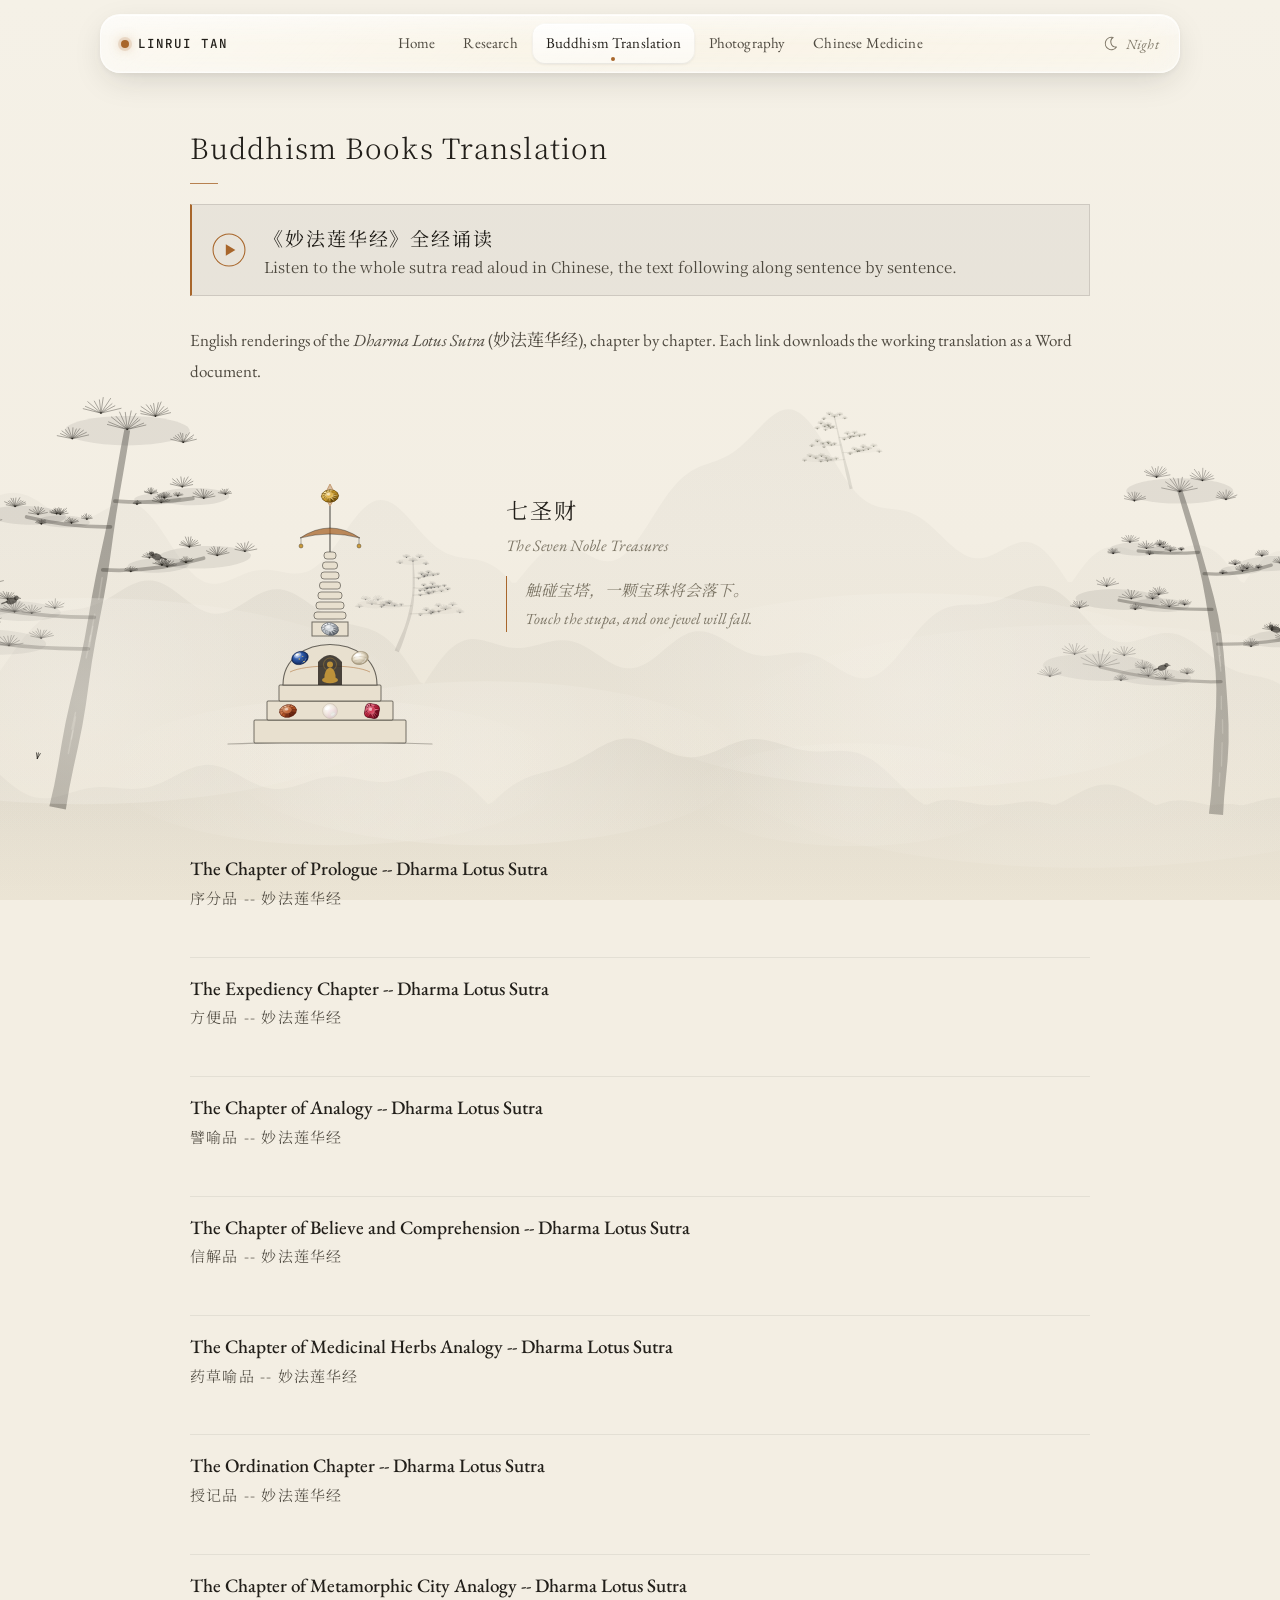
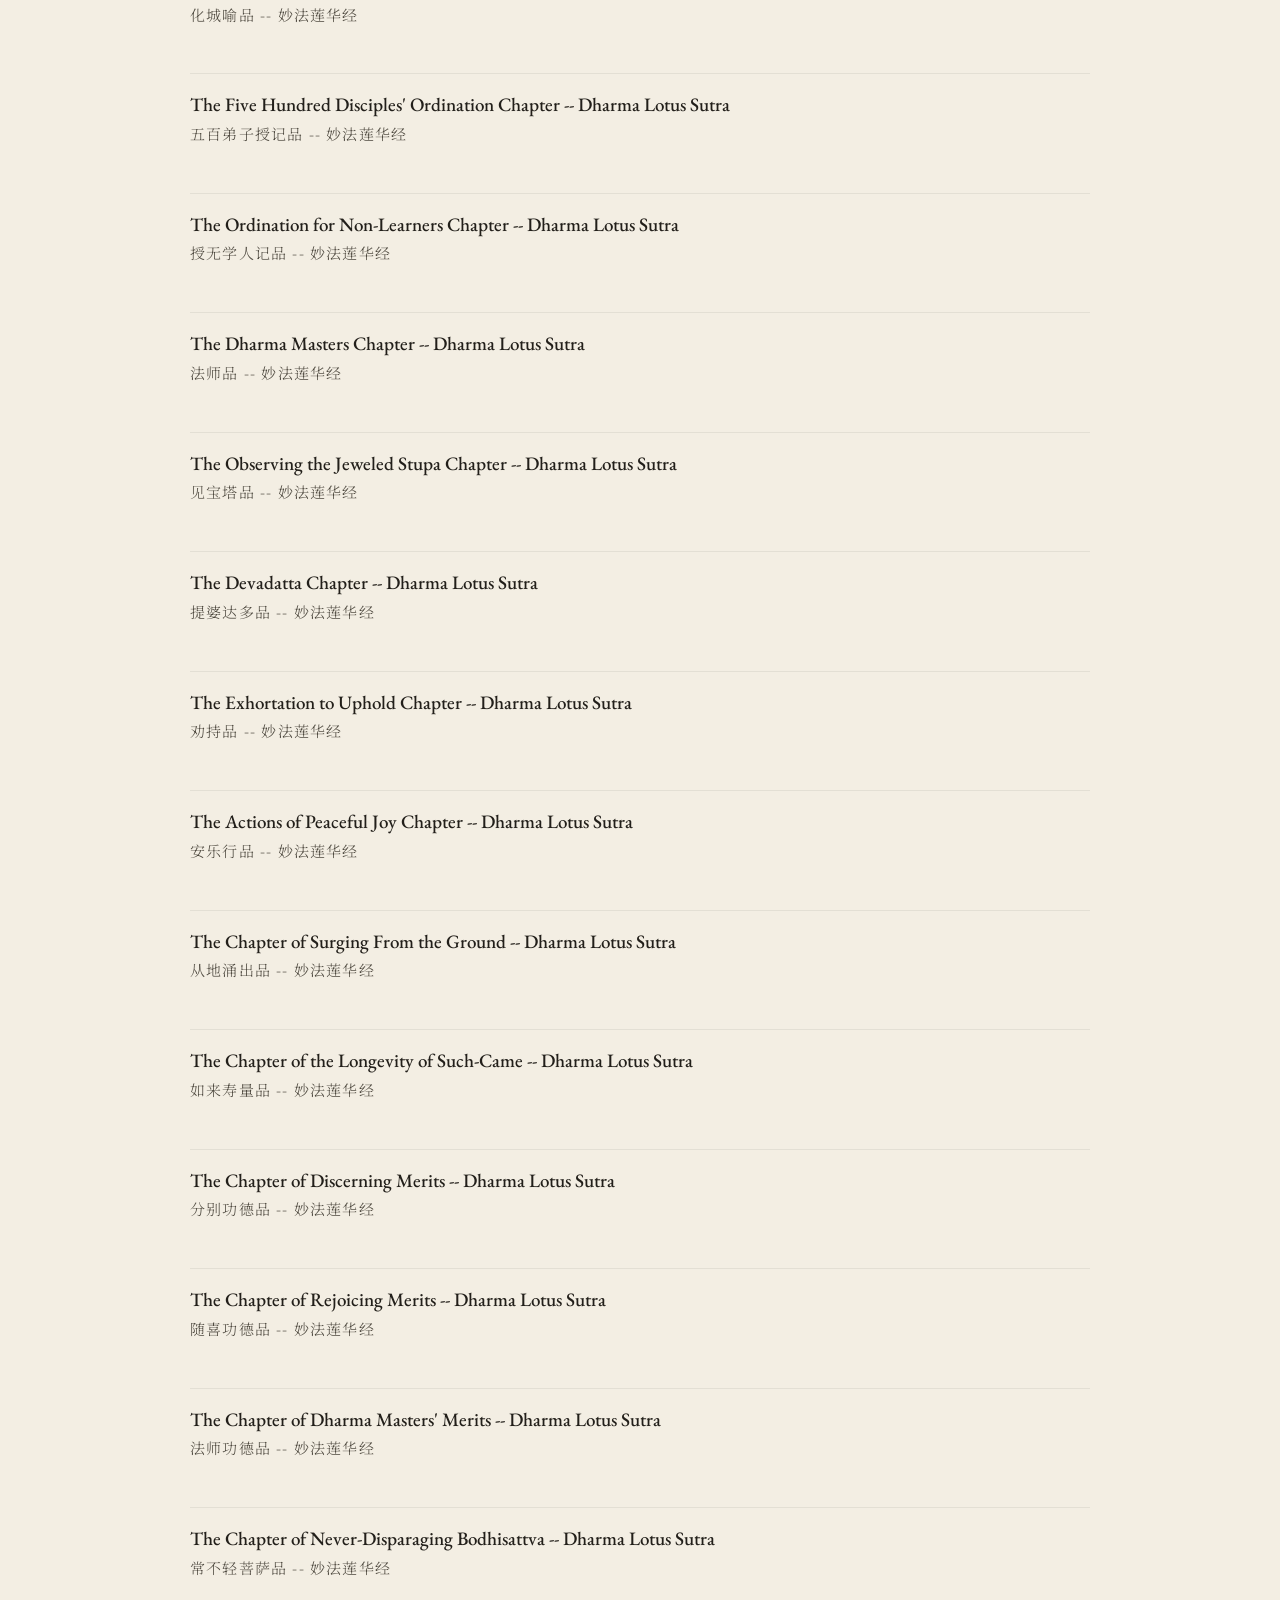
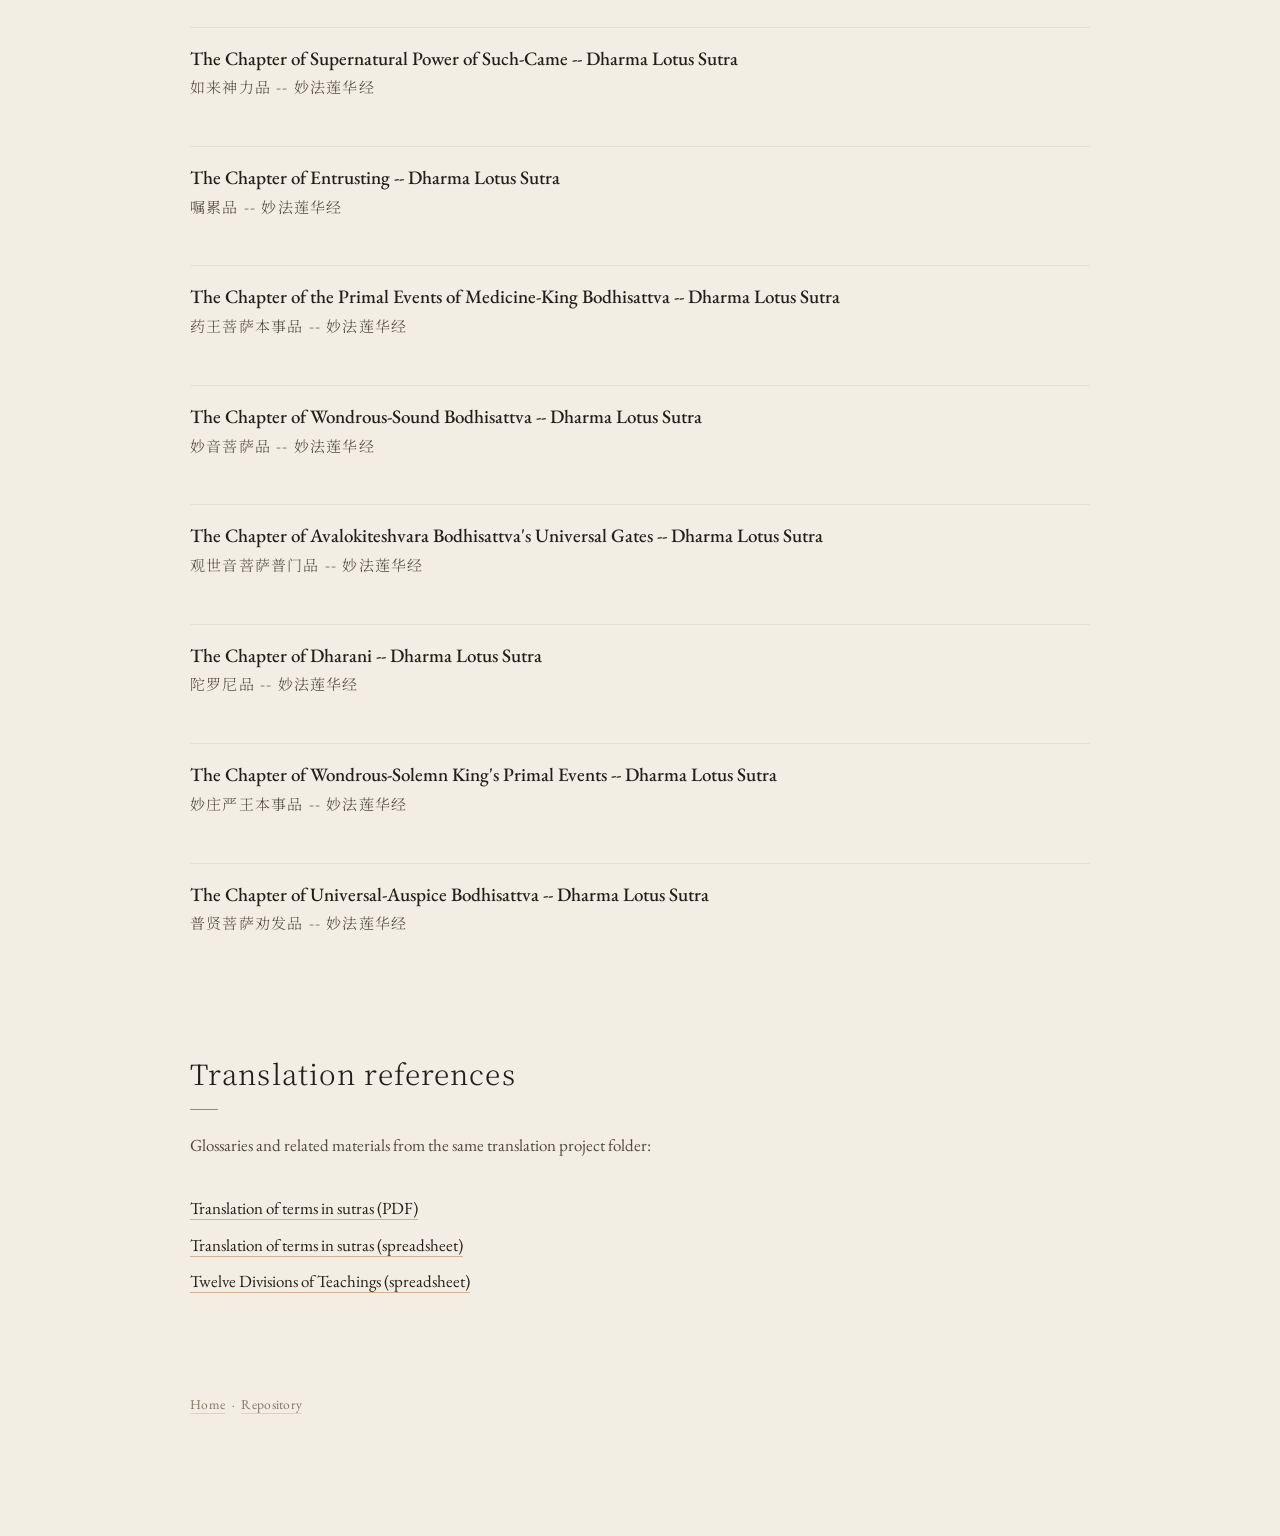
==== commit f5c6a3db: "Add link to the Lotus Sutra read-along at the top of the translation page Co-Authored-By: Claude Opu" ====
--- a/buddhism-books-translation.html
+++ b/buddhism-books-translation.html
@@ -40,6 +40,13 @@
         <div class="site-main">
           <div class="content-panel">
             <h2 class="section-heading">Buddhism Books Translation</h2>
+            <a class="listen-block" href="https://linruitan.github.io/lotus-sutra-audio/" lang="zh-CN">
+              <svg class="listen-mark" viewBox="0 0 32 32" aria-hidden="true"><circle cx="16" cy="16" r="15" fill="none" stroke="currentColor" stroke-width="1"/><path d="M13 10.5v11l9-5.5z" fill="currentColor"/></svg>
+              <span class="listen-text">
+                <span class="listen-zh">《妙法莲华经》全经诵读</span>
+                <span class="listen-en" lang="en">Listen to the whole sutra read aloud in Chinese, the text following along sentence by sentence.</span>
+              </span>
+            </a>
             <p>English renderings of the <em>Dharma Lotus Sutra</em> (<span lang="zh-CN">妙法莲华经</span>), chapter by chapter. Each link downloads the working translation as a Word document.</p>
             <section class="treasures" aria-labelledby="treasures-title">
               <div class="stupa-figure">
--- a/zen.css
+++ b/zen.css
@@ -350,6 +350,36 @@
 }
 .project-desc { font-size: 16px; line-height: 1.7; }
 .enso { display: block; width: 56px; height: 56px; margin: 4px 0 0 4px; }
+
+/* ---------- Listen link (法华经诵读) at the top of the translation page ---------- */
+.listen-block {
+  display: flex;
+  align-items: center;
+  gap: 18px;
+  margin: 0 0 28px;
+  padding: 16px 20px;
+  border: 1px solid var(--line);
+  border-left: 2px solid var(--ochre);
+  background: var(--chip-bg);
+  color: inherit;
+  text-decoration: none;
+}
+.listen-block + p { margin-bottom: 32px; }
+.listen-mark { flex: none; width: 34px; height: 34px; color: var(--ochre); transition: color 0.3s ease; }
+.listen-text { display: grid; gap: 2px; }
+.listen-zh {
+  font-family: var(--serif-zh);
+  font-size: 19px;
+  font-weight: 400;
+  letter-spacing: 0.1em;
+  color: var(--ink);
+  transition: color 0.3s ease;
+}
+.listen-en { font-size: 15px; line-height: 1.5; color: var(--ink-soft); }
+.listen-block:hover .listen-zh,
+.listen-block:focus-visible .listen-zh,
+.listen-block:hover .listen-mark,
+.listen-block:focus-visible .listen-mark { color: var(--ochre-ink); }
 
 /* ---------- Chapter / download lists (translations, TCM) ---------- */
 .chapter-block {
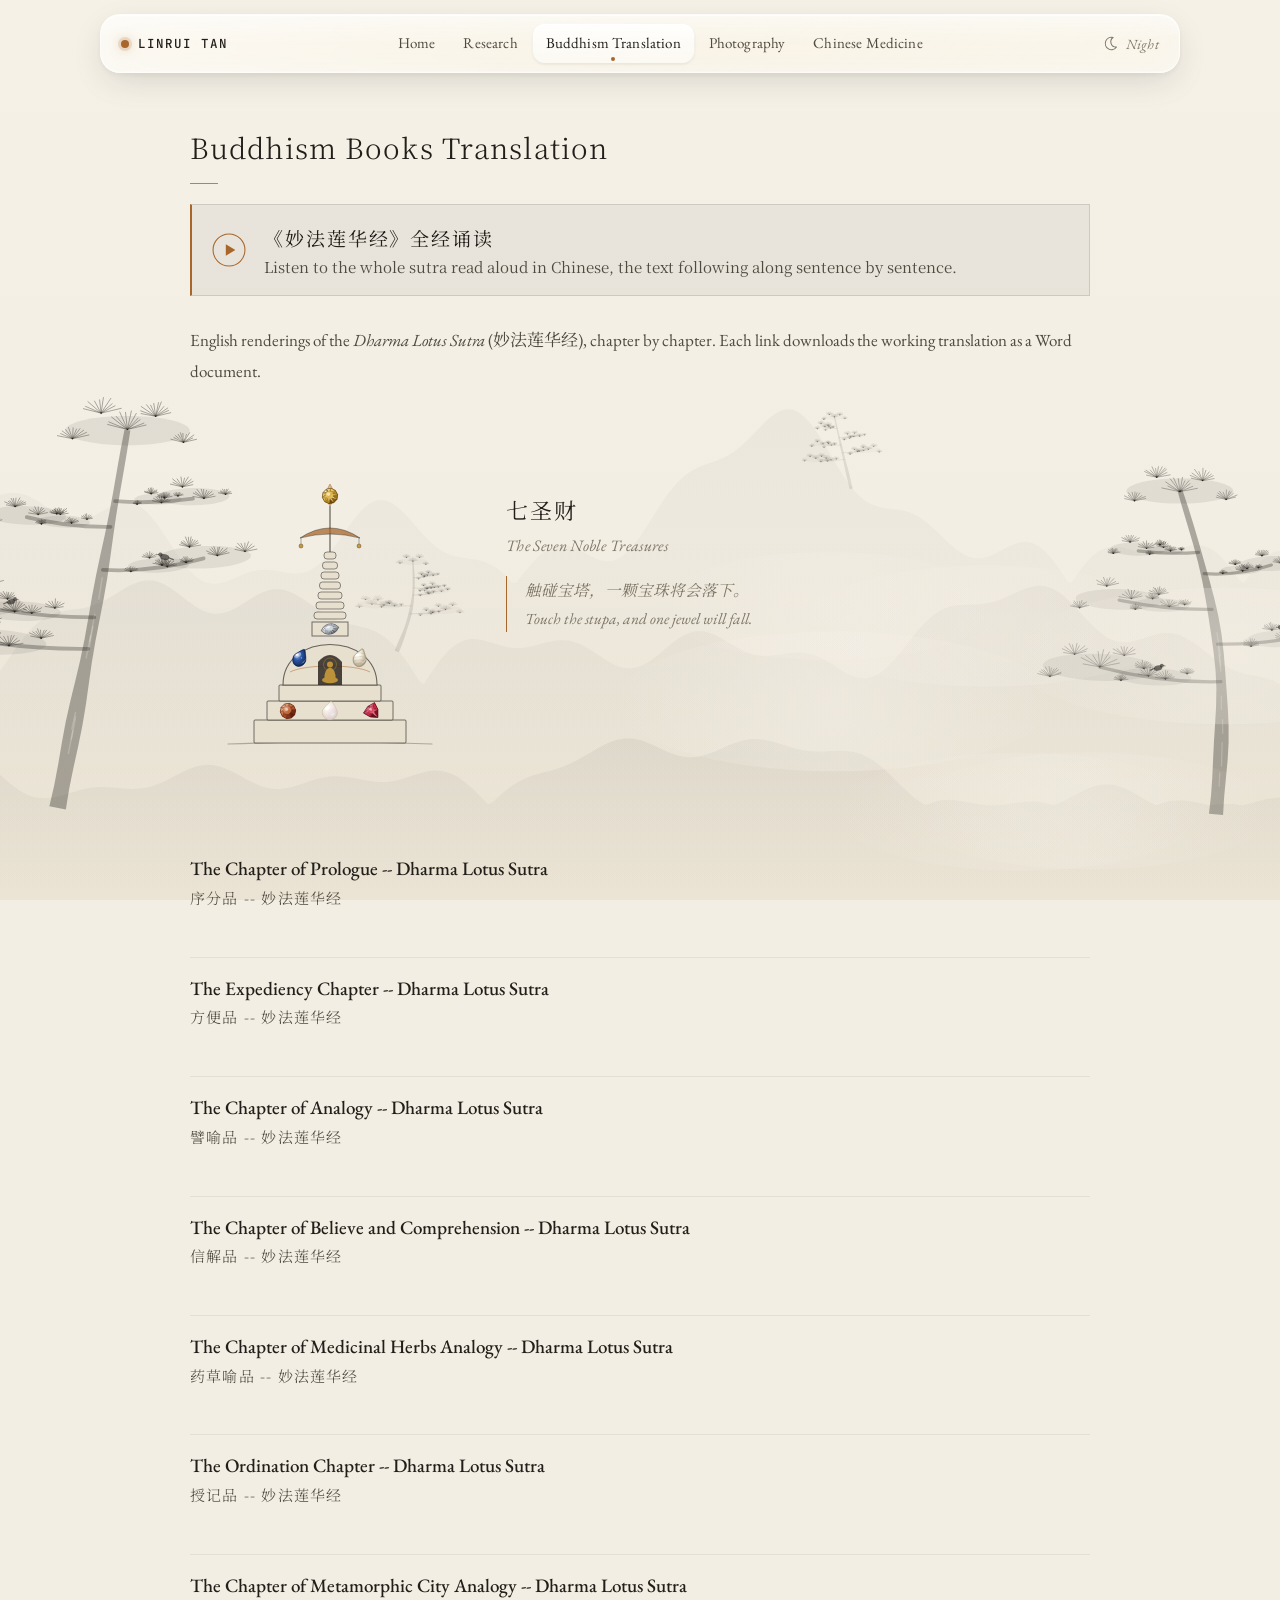
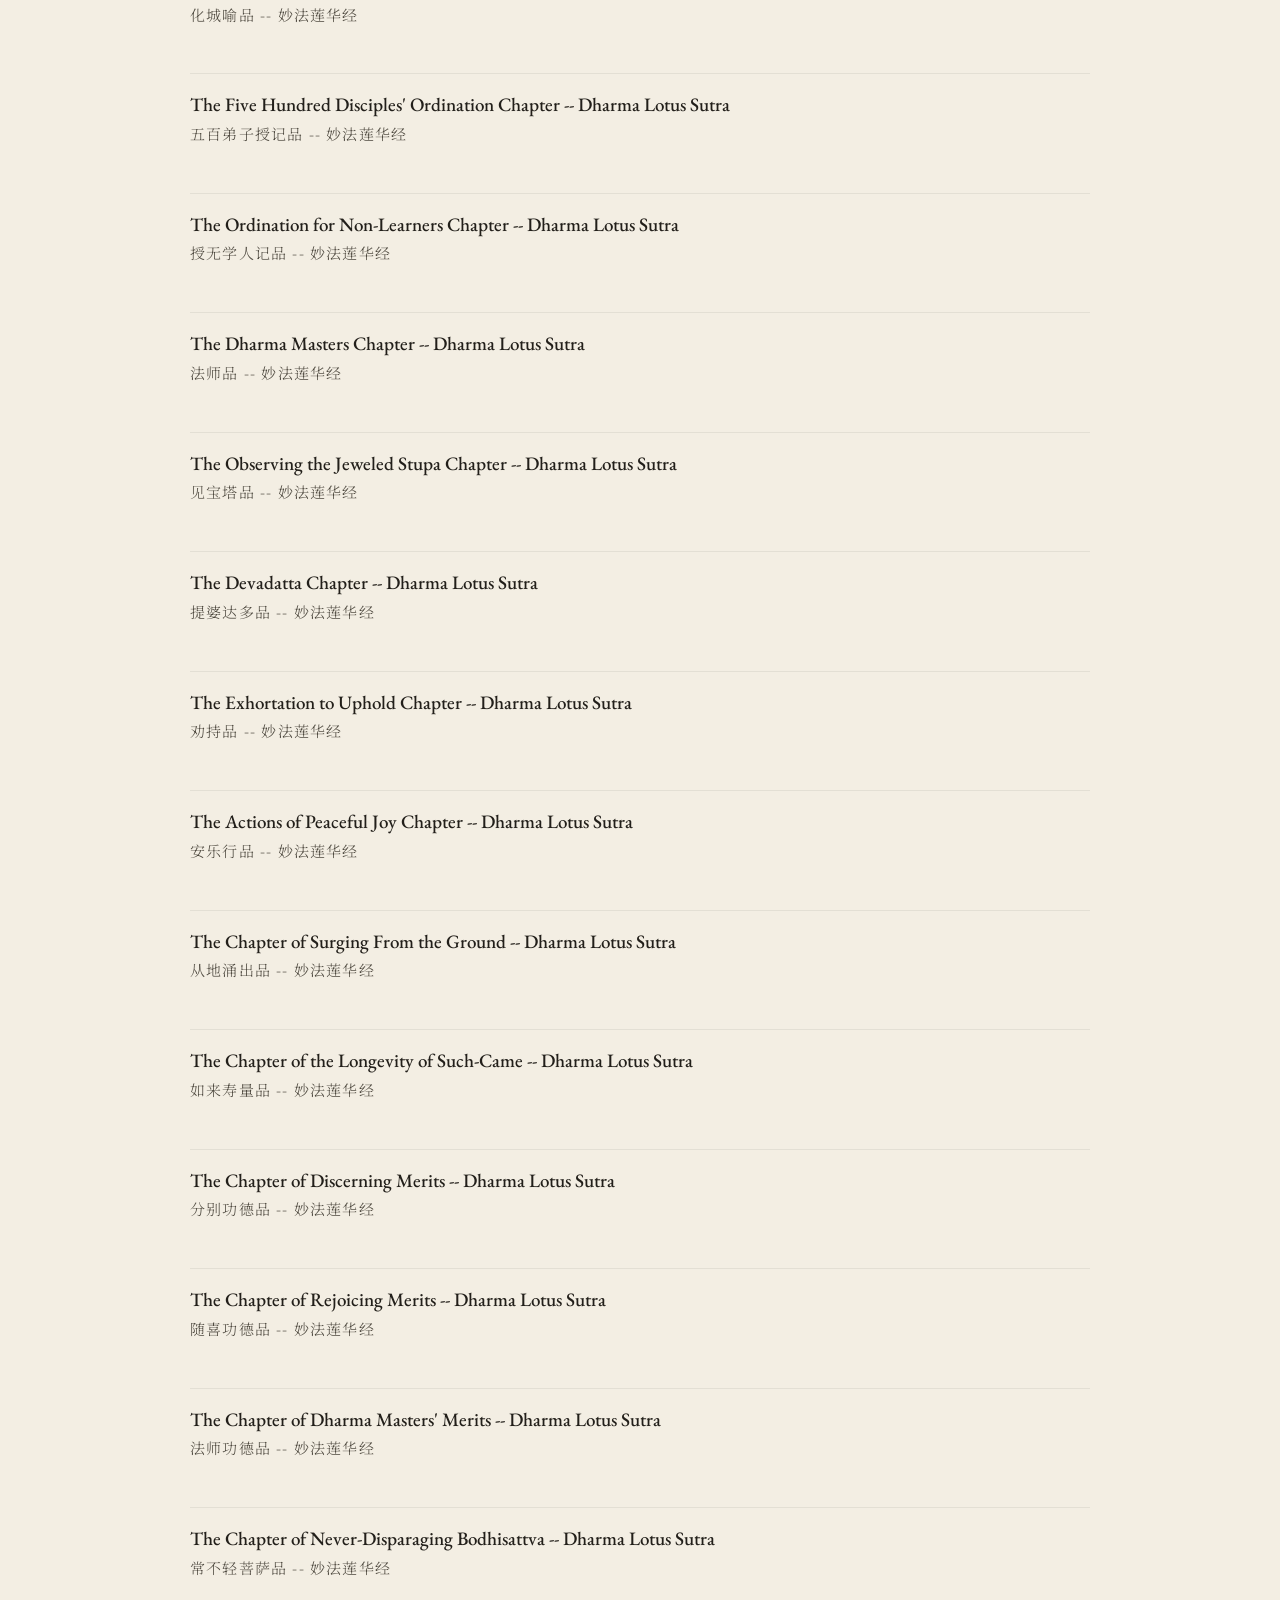
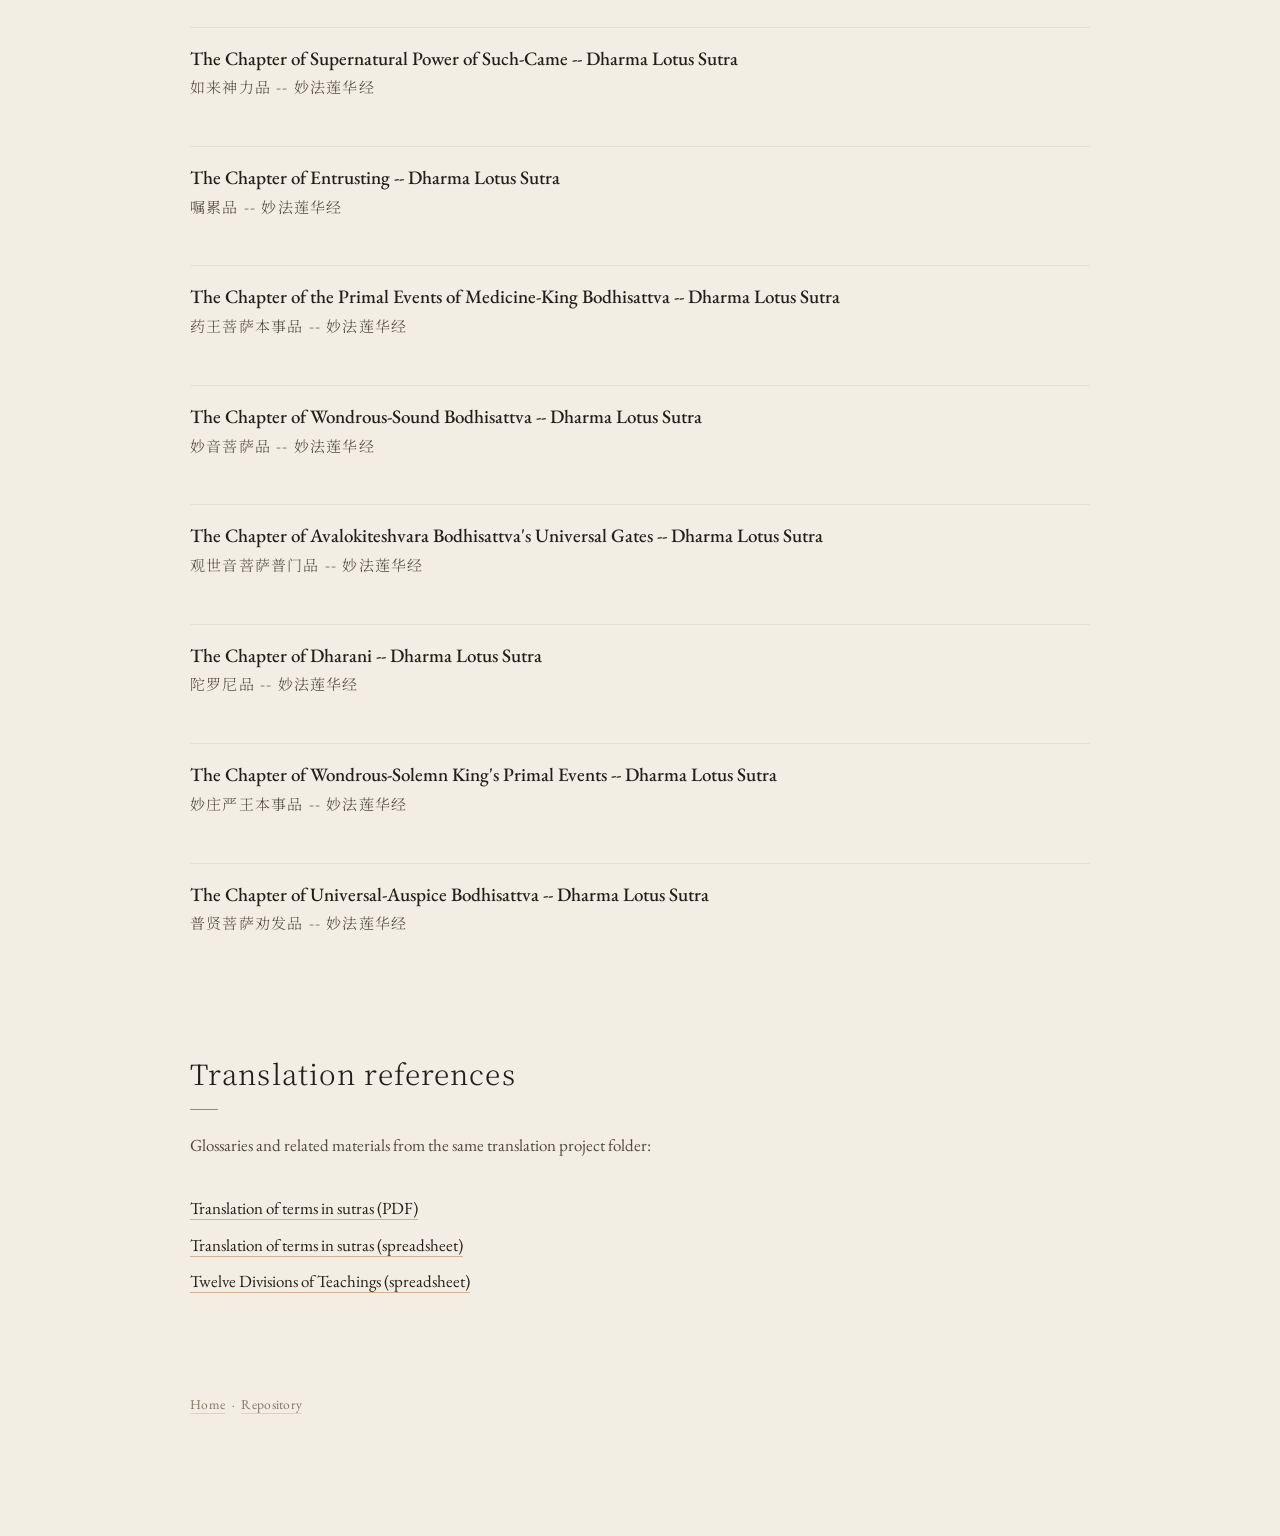
==== commit 7bc21b25: "Point the Lotus Sutra read-along link to the renamed text-reader-finetuned repo Co-Authored-By: Clau" ====
--- a/buddhism-books-translation.html
+++ b/buddhism-books-translation.html
@@ -40,7 +40,7 @@
         <div class="site-main">
           <div class="content-panel">
             <h2 class="section-heading">Buddhism Books Translation</h2>
-            <a class="listen-block" href="https://linruitan.github.io/lotus-sutra-audio/" lang="zh-CN">
+            <a class="listen-block" href="https://linruitan.github.io/text-reader-finetuned/lotus-sutra/" lang="zh-CN">
               <svg class="listen-mark" viewBox="0 0 32 32" aria-hidden="true"><circle cx="16" cy="16" r="15" fill="none" stroke="currentColor" stroke-width="1"/><path d="M13 10.5v11l9-5.5z" fill="currentColor"/></svg>
               <span class="listen-text">
                 <span class="listen-zh">《妙法莲华经》全经诵读</span>
